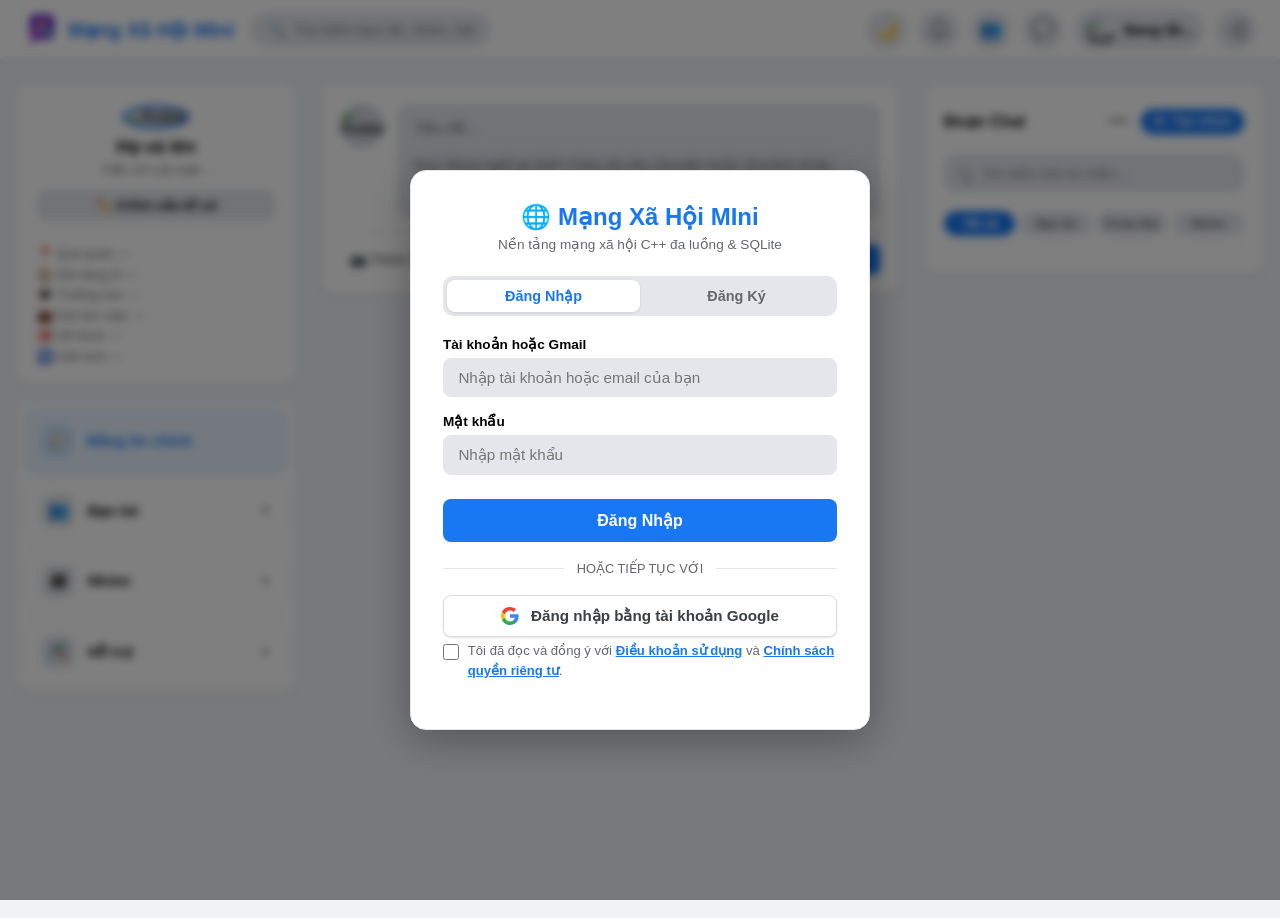
==== static/index.html @ bd2164a0 "feat: Enhance media handling in comments and improve GIF picker integration" ====
<!DOCTYPE html>
<html lang="vi" data-theme="light">
<head>
  <meta charset="UTF-8">
  <meta name="viewport" content="width=device-width, initial-scale=1.0">
  <title>Mạng Xã Hội MIni</title>
  <link rel="stylesheet" href="css/style.css?v=20261115-mobile-nav1">
  <link rel="icon" href="img/logo.svg" type="image/svg+xml">
  <!-- Google Identity Services (Google Sign-In) -->
  <script src="https://accounts.google.com/gsi/client" async defer></script>
</head>
<body>

  <!-- ================= TOP NAVIGATION BAR ================= -->
  <header class="navbar">
    <div class="nav-left">
      <a href="index.html" class="logo-container">
        <div class="logo-icon logo-svg-box">
          <svg width="34" height="34" viewBox="0 0 100 100" fill="none" xmlns="http://www.w3.org/2000/svg">
            <path d="M14 20C14 11.1634 21.1634 4 30 4H70C78.8366 4 86 11.1634 86 20V62C86 70.8366 78.8366 78 70 78H36L14 94L20 78H30C21.1634 78 14 70.8366 14 62V20Z" fill="#6c2bd9"/>
            <line x1="50" y1="28" x2="30" y2="58" stroke="white" stroke-width="4.5" stroke-linecap="round"/>
            <line x1="30" y1="58" x2="70" y2="58" stroke="white" stroke-width="4.5" stroke-linecap="round"/>
            <line x1="70" y1="58" x2="50" y2="28" stroke="white" stroke-width="4.5" stroke-linecap="round"/>
            <circle cx="50" cy="28" r="10" fill="#f59e0b"/>
            <circle cx="50" cy="28" r="4.5" fill="white"/>
            <circle cx="30" cy="58" r="10" fill="#ec4899"/>
            <circle cx="30" cy="58" r="4.5" fill="white"/>
            <circle cx="70" cy="58" r="10" fill="#10b981"/>
            <circle cx="70" cy="58" r="4.5" fill="white"/>
          </svg>
        </div>
        <span>Mạng Xã Hội MIni</span>
      </a>
      
      <!-- Hộp Tìm kiếm với Gợi ý thời gian thực (Hình 3) -->
      <div class="search-box-wrapper">
        <div class="search-box">
          <span>🔍</span>
          <input type="text" id="searchInput" placeholder="Tìm kiếm bạn bè, nhóm, bài viết..." autocomplete="off"
                 oninput="app.handleSearchInput(this.value)"
                 onkeydown="if(event.key === 'Enter') app.navigateToSearchPage(this.value)">
        </div>
        <div class="search-suggestions-dropdown" id="searchSuggestionsDropdown" style="display: none;"></div>
      </div>
    </div>

    <div class="nav-right">
      <!-- Nút Chuyển đổi Chế độ Sáng / Tối -->
      <button class="btn-icon theme-toggle" id="themeToggleBtn" title="Chuyển chế độ Sáng / Tối">
        🌙
      </button>

      <!-- Nút Quản trị Admin (nếu là Admin) -->
      <a href="admin.html" class="btn-icon" id="adminPanelBtn" title="Trang Quản Trị Viên" style="display: none; text-decoration: none;">
        🛡️
      </a>

      <!-- Thông báo cái chuông (Hình 4) -->
      <div class="nav-dropdown-wrapper">
        <button class="btn-icon" id="notificationBtn" title="Thông báo" onclick="app.toggleNotificationDropdown()">
          🔔
          <span class="badge-counter" id="unreadNotifCount" style="display: none;">0</span>
        </button>
        <div class="notif-dropdown" id="notificationDropdown" style="display: none;">
          <div class="notif-dropdown-header">
            <h4>Thông báo</h4>
            <button onclick="app.markAllNotificationsRead()">Đã đọc tất cả</button>
          </div>
          <div class="notif-list" id="notifList">
            <div style="padding: 1rem; text-align: center; color: var(--text-muted); font-size: 0.85rem;">Không có thông báo mới</div>
          </div>
        </div>
      </div>

      <!-- Nút Lời mời kết bạn -->
      <a href="friends.html?tab=requests" class="btn-icon" id="friendRequestsBtn" title="Lời mời kết bạn" style="text-decoration: none;">
        👥
        <span class="badge-counter" id="friendRequestsCount" style="display: none;">0</span>
      </a>

      <!-- Nút Tin nhắn -->
      <a class="btn-icon" id="quickChatBtn" href="messenger.html" title="Tin nhắn" style="text-decoration:none;">
        💬
      </a>

      <!-- Badge người dùng đăng nhập -->
      <div class="user-nav-badge" id="navUserBadge" onclick="app.openMyProfile()">
        <img id="navAvatar" src="/img/default-avatar.svg" alt="Avatar">
        <span id="navFullname">Đang tải...</span>
      </div>

      <!-- Nút Đăng xuất -->
      <button class="btn-icon" id="logoutBtn" title="Đăng xuất" style="color: var(--accent-red);">
        🚪
      </button>
    </div>
  </header>

  <!-- ================= MAIN LAYOUT ================= -->
  <main class="main-wrapper">
    <!-- CỘT TRÁI: HỒ SƠ & MENU ĐIỀU HƯỚNG (Theo đúng 4 mục yêu cầu) -->
    <aside class="sidebar">
      <div class="user-profile-card">
        <img id="sideAvatar" src="/img/default-avatar.svg" alt="Avatar" onclick="app.openAvatarUploadModal()" title="Nhấn để đổi ảnh đại diện">
        <h3 id="sideFullname" onclick="app.openMyProfile()" style="cursor: pointer;">Họ và tên</h3>
        <p class="bio" id="sideBio">Tiểu sử của bạn...</p>
        <button class="btn-secondary" style="width: 100%; font-size: 0.8rem;" onclick="app.openEditProfileModal()">
          ✏️ Chỉnh sửa hồ sơ
        </button>

        <div class="profile-meta">
          <div>📍 Quê quán: <strong id="sideHometown">--</strong></div>
          <div>🏠 Nơi đang ở: <strong id="sideResidence">--</strong></div>
          <div>🎓 Trường học: <strong id="sideSchool">--</strong></div>
          <div>💼 Nơi làm việc: <strong id="sideWorkplace">--</strong></div>
          <div>🎯 Sở thích: <strong id="sideInterests">--</strong></div>
          <div>🚻 Giới tính: <strong id="sideGender">--</strong></div>
        </div>
      </div>

      <!-- Menu điều hướng phân cấp -->
            <nav class="sidebar-nav" id="sidebarNav" aria-label="Điều hướng chính">
        <a href="index.html" class="sidebar-nav-item active" data-nav="feed">
          <span class="nav-icon">📰</span>
          <span class="nav-label">Bảng tin chính</span>
        </a>

        <div class="sidebar-nav-group" id="navGroupFriends" data-group="friends">
          <a href="friends.html" class="sidebar-nav-item" data-nav="friends"
             onclick="event.preventDefault(); app.toggleSidebarGroup('friends');">
            <span class="nav-icon">👥</span>
            <span class="nav-label">Bạn bè</span>
            <span class="nav-badge" id="sideFriendReqBadge" style="display:none;">0</span>
            <span class="nav-chevron">▼</span>
          </a>
          <div class="sidebar-nav-sub">
            <a href="friends.html?tab=all"><span class="sub-icon">📋</span> Danh sách bạn bè</a>
            <a href="friends.html?tab=requests"><span class="sub-icon">📩</span> Lời mời kết bạn <span class="sub-badge" id="sideFriendReqSubBadge" style="display:none;">0</span></a>
            <a href="friends.html?tab=sent"><span class="sub-icon">📤</span> Lời mời đã gửi</a>
            <a href="friends.html?tab=search"><span class="sub-icon">🔍</span> Tìm kiếm bạn bè</a>
            <a href="friends.html?tab=suggestions"><span class="sub-icon">✨</span> Gợi ý kết bạn</a>
          </div>
        </div>

        <div class="sidebar-nav-group" id="navGroupGroups" data-group="groups">
          <a href="groups.html" class="sidebar-nav-item" data-nav="groups"
             onclick="event.preventDefault(); app.toggleSidebarGroup('groups');">
            <span class="nav-icon">👨‍👩‍👧‍👦</span>
            <span class="nav-label">Nhóm</span>
            <span class="nav-chevron">▼</span>
          </a>
          <div class="sidebar-nav-sub">
            <a href="groups.html?view=mine"><span class="sub-icon">🏠</span> Nhóm của tôi</a>
            <a href="groups.html?view=discover"><span class="sub-icon">🧭</span> Khám phá nhóm</a>
            <a href="groups.html?view=create"><span class="sub-icon">➕</span> Tạo nhóm mới</a>
            <a href="groups.html?view=invites"><span class="sub-icon">📨</span> Lời mời tham gia</a>
            <a href="groups.html?view=manage"><span class="sub-icon">⚙️</span> Quản lý nhóm</a>
            <a href="groups.html?view=search"><span class="sub-icon">🔎</span> Tìm kiếm nhóm</a>
          </div>
        </div>

        <div class="sidebar-nav-group" id="navGroupSupport" data-group="support">
          <a href="javascript:void(0)" class="sidebar-nav-item" data-nav="support"
             onclick="app.toggleSidebarGroup('support'); return false;">
            <span class="nav-icon">🛠️</span>
            <span class="nav-label">Hỗ trợ</span>
            <span class="nav-chevron">▼</span>
          </a>
          <div class="sidebar-nav-sub">
            <button type="button" onclick="app.openHelpCenter()"><span class="sub-icon">📚</span> Trung tâm trợ giúp</button>
            <button type="button" onclick="app.openSupportModal()"><span class="sub-icon">🐛</span> Báo cáo sự cố</button>
          </div>
        </div>
      </nav>
    </aside>

    <!-- CỘT GIỮA: BẢNG TIN VÀ ĐĂNG BÀI VIẾT (CÓ ẢNH & VIDEO) -->
    <section class="feed-container">
      <div class="create-post-card">
        <div class="create-post-top">
          <img id="postCreateAvatar" src="/img/default-avatar.svg" alt="Avatar">
          <div class="create-post-input-container">
            <input type="text" id="postTitleInput" class="create-post-title-input" placeholder="Tiêu đề..." maxlength="100">
            <textarea id="postContentInput" class="create-post-textarea" placeholder="Bạn đang nghĩ gì thế? Chia sẻ câu chuyện hoặc khoảnh khắc hôm nay..." maxlength="1000"></textarea>
          </div>
        </div>

        <!-- Khung xem trước ảnh / video đính kèm -->
        <div class="media-preview-container" id="mediaPreviewContainer">
          <button class="btn-remove-media" onclick="app.clearPostMedia()">✕</button>
          <div id="postImagePreview" class="post-image-preview-gallery" style="display: none;"></div>
          <video id="postVideoPreview" style="display: none;" controls src=""></video>
        </div>

        <div class="create-post-bottom">
          <div class="media-actions">
            <!-- Nút đính kèm ảnh -->
            <label class="btn-attach" title="Đính kèm hình ảnh">
              📷 Thêm ảnh
              <input type="file" id="postImageFile" accept="image/*" multiple style="display: none;" onchange="app.handleImageAttachment(this)">
            </label>
            <!-- Nút đính kèm video -->
            <label class="btn-attach" title="Đính kèm video">
              🎥 Thêm video
              <input type="file" id="postVideoFile" accept="video/*" style="display: none;" onchange="app.handleVideoAttachment(this)">
            </label>
          </div>
          <div class="post-publish-actions">
            <select id="postVisibilitySelect" class="post-visibility-select" title="Quyền riêng tư">
              <option value="PUBLIC">🌐 Công khai</option>
              <option value="FRIENDS">👥 Bạn bè</option>
              <option value="PRIVATE">🔒 Chỉ mình tôi</option>
            </select>
            <button type="button" class="btn-primary" id="createPostButton" onclick="app.createPost()">
              ✍️ Đăng bài viết
            </button>
          </div>
        </div>
      </div>

      <!-- Danh sách bài viết trên News Feed -->
      <div id="postsList">
        <div style="text-align: center; padding: 2rem; color: var(--text-muted);">Đang tải bảng tin...</div>
      </div>
    </section>

    <!-- CỘT PHẢI: GỢI Ý KẾT BẠN & ĐOẠN CHAT (BẠN BÈ & NHÓM) -->
    <aside class="right-sidebar">
      <!-- Widget Danh sách Đoạn Chat (Bạn bè & Nhóm chat) -->
      <div class="widget-card" id="chatListWidget">
        <div class="widget-title">
          <span>Đoạn Chat</span>
          <div class="chat-list-header-actions">
            <div class="chat-list-menu-wrap">
              <button type="button" class="chat-list-menu-trigger" title="Tùy chọn đoạn chat" onclick="app.toggleChatListMenu(event)">•••</button>
              <div class="chat-list-menu" id="chatListMenu">
                  <button type="button" onclick="app.togglePendingMessages()">📨 Tin nhắn đang chờ</button>
                  <button type="button" onclick="app.toggleArchivedChats()">🗃️ Đoạn chat lưu trữ</button>
                  <button type="button" onclick="app.toggleBlockedUsers()">🚫 Tài khoản đã bị chặn</button>
                  <button type="button" onclick="app.showChatHelp()">❔ Trợ giúp</button>
              </div>
            </div>
            <button class="btn-create-group-chat" onclick="app.openCreateGroupModal([])" title="Tạo nhóm mới">
              <svg viewBox="0 0 24 24" fill="none" stroke="currentColor" stroke-width="2.2" stroke-linecap="round" stroke-linejoin="round">
                <path d="M17 21v-2a4 4 0 0 0-4-4H5a4 4 0 0 0-4 4v2"/>
                <circle cx="9" cy="7" r="4"/>
                <line x1="19" y1="8" x2="19" y2="14"/>
                <line x1="22" y1="11" x2="16" y2="11"/>
              </svg>
              <span>Tạo nhóm</span>
            </button>
          </div>
        </div>
        <div class="all-message-search">
          <label class="all-message-search-input-wrap">
            <span class="all-message-search-icon" aria-hidden="true"></span>
            <input id="allMessagesSearchInput" type="search" placeholder="Tìm kiếm trên tin nhắn..." autocomplete="off"
                   oninput="app.searchAllMessages(this.value)">
          </label>
          <div class="all-message-search-filters" id="allMessageSearchFilters">
            <button type="button" class="active" data-filter="all" onclick="app.setAllMessageSearchFilter('all', this)">Tất cả</button>
            <button type="button" data-filter="people" onclick="app.setAllMessageSearchFilter('people', this)">Bạn bè</button>
            <button type="button" data-filter="messages" onclick="app.setAllMessageSearchFilter('messages', this)">Tin nhắn</button>
            <button type="button" data-filter="groups" onclick="app.setAllMessageSearchFilter('groups', this)">Nhóm</button>
          </div>
          <div class="all-message-search-results" id="allMessagesSearchResults"></div>
        </div>
        <div class="chat-filter-pills">
          <button class="chat-filter-pill active" onclick="app.filterContacts('all', this)">Tất cả</button>
          <button class="chat-filter-pill" onclick="app.filterContacts('friends', this)">Bạn bè</button>
          <button class="chat-filter-pill" onclick="app.filterContacts('unread', this)">Chưa đọc</button>
          <button class="chat-filter-pill" onclick="app.filterContacts('groups', this)">Nhóm</button>
        </div>
        <div class="suggestion-list" id="contactsContainer">
          <!-- Render tự động bởi JS -->
        </div>
      </div>
    </aside>
  </main>

  <!-- ================= POP-UP CHAT SỬA LỖI HIỂN THỊ (Hình 1) ================= -->
  <div class="chat-window" id="chatWindow" style="display: none;">
    <div class="chat-header">
      <div class="chat-partner-info">
        <img id="chatPartnerAvatar" src="/img/default-avatar.svg" alt="Avatar" class="group-avatar-clickable"
             onclick="app.onChatAvatarClick(event)" title="Nhấn để xem ảnh lớn">
        <div onclick="app.onChatPartnerNameClick(event)" style="cursor:pointer;">
          <div class="chat-partner-name" id="chatPartnerName">Tên bạn bè</div>
          <div id="chatPartnerStatus" style="font-size: 0.72rem; color: var(--accent-green);">Đang hoạt động</div>
        </div>
      </div>
      <div style="display: flex; align-items: center; gap: 0.3rem;">
        <!-- Nút 3 chấm xem thêm tính năng -->
        <div class="chat-more-menu-container">
          <button class="btn-icon" style="width: 28px; height: 28px;" onclick="app.toggleChatMenu()" title="Tùy chọn">•••</button>
          <div class="chat-more-dropdown" id="chatMoreDropdown">
            <button onclick="app.chatActionSearchMessages()">🔍 Tìm kiếm tin nhắn</button>
            <button onclick="app.chatActionQuickEmoji()">👍 Đổi biểu tượng nhanh</button>
            <button onclick="app.chatActionSetNickname()" id="chatMenuNicknameBtn">✏️ Đặt biệt danh</button>
            <button onclick="app.chatActionCreateGroup()" id="chatMenuGroupBtn">👥 Tạo nhóm với bạn này</button>
            <button onclick="app.chatActionRenameGroup()" id="chatMenuRenameGroupBtn" style="display:none">✏️ Đổi tên nhóm</button>
            <button onclick="app.changeGroupAvatar(); app.toggleChatMenu();" id="chatMenuChangeAvatarBtn" style="display:none">🖼️ Đổi ảnh nhóm</button>
            <button onclick="app.chatActionViewMembers()" id="chatMenuMembersBtn" style="display:none">👥 Xem thành viên</button>
            <button onclick="app.chatActionAddMember()" id="chatMenuAddMemberBtn" style="display:none">➕ Thêm thành viên</button>
            <button onclick="app.chatActionRemoveMember()" id="chatMenuRemoveMemberBtn" style="display:none">➖ Xóa thành viên</button>
            <button onclick="app.chatActionClearMessages()">🗑️ Xóa đoạn chat</button>
            <button onclick="app.chatActionLeaveGroup()" id="chatMenuLeaveBtn" style="display:none; color: var(--accent-red);">🚪 Rời khỏi nhóm</button>
            <button onclick="app.chatActionBlockUser()" id="chatMenuBlockBtn">🚫 Chặn người dùng</button>
            <button onclick="app.chatActionReportUser()" style="color: var(--accent-red);">🚩 Báo cáo vi phạm</button>
          </div>
        </div>
        <button class="btn-icon" style="width: 28px; height: 28px;" onclick="app.closeChat()">✕</button>
      </div>
    </div>

    <!-- Chat search bar (hidden by default) -->
    <div id="chatSearchBar" style="display:none; padding: 0.4rem 0.6rem; border-bottom: 1px solid var(--border-color); background: var(--bg-secondary); position: relative;">
      <input type="text" id="chatSearchInput" placeholder="Tìm kiếm tin nhắn..." style="width:100%; padding:0.3rem 0.6rem; border-radius:20px; border:1px solid var(--border-color); font-size:0.85rem; background:var(--bg-primary);" oninput="app.searchChatMessages(this.value)" autocomplete="off">
      <div id="chatSearchResultsDropdown" class="chat-search-dropdown" style="display:none;"></div>
    </div>

    <!-- Hộp hiển thị tin nhắn -->
    <div class="chat-body" id="chatBody">
      <div class="load-more-chat-box" id="loadMoreChatBox">
        <button class="btn-load-more-chat" id="btnLoadMoreChat" onclick="app.loadOlderMessages()">
          ⬆️ Tải tin nhắn cũ hơn
        </button>
      </div>
      <div id="messagesList">
        <!-- Render tin nhắn bởi JS -->
      </div>
      <div id="typingIndicator" class="typing-indicator" style="display:none;">
        <span class="typing-text">Đang soạn tin</span>
        <div class="typing-dots">
          <span></span>
          <span></span>
          <span></span>
        </div>
      </div>
    </div>

    <!-- Hộp trả lời tin nhắn (Reply preview) -->
    <div id="chatReplyBar" class="chat-reply-bar" style="display: none;">
      <div>↪️ Đang trả lời <strong id="chatReplyAuthor">...</strong>: <span id="chatReplySnippet" style="font-style: italic;">...</span></div>
      <button class="chat-reply-cancel-btn" onclick="app.cancelChatReply()" title="Hủy trả lời">✕</button>
    </div>

    <div class="chat-footer">
      <label class="chat-media-btn" title="Gửi ảnh/video" style="cursor:pointer; font-size:1.2rem; padding:0 0.4rem; color:var(--text-muted); display:flex; align-items:center;">
        📎
        <input type="file" id="chatMediaInput" accept="image/*,video/*" style="display:none" onchange="app.handleChatMediaUpload(this)">
      </label>
      <div class="chat-composer-emoji-wrap">
        <button type="button" class="chat-composer-emoji-trigger" title="Biểu tượng cảm xúc" onclick="app.toggleComposerEmojiPicker(event)">🙂</button>
        <button type="button" class="chat-composer-emoji-trigger" title="GIF" onclick="app.openGifPicker('chat')">GIF</button>
        <div class="chat-composer-emoji-picker" id="chatEmojiPickerComposer"></div>
      </div>
      <input type="text" id="chatInput" placeholder="Nhập tin nhắn..." onkeypress="if(event.key === 'Enter') app.sendChatMessage()">
      <button type="button" class="chat-composer-like" title="Gửi nhanh 👍">👍</button>
    </div>
  </div>

  <!-- ================= MODAL ĐẶT BIỆT DANH ================= -->
  <div class="modal-overlay" id="nicknameModal" style="display:none;">
    <div class="auth-card" style="max-width:380px;">
      <div class="auth-header"><h2>✏️ Đặt biệt danh</h2></div>
      <div class="form-group">
        <label>Biệt danh cho <strong id="nicknameTargetName"></strong>:</label>
        <input type="text" id="nicknameInput" placeholder="Nhập biệt danh..." maxlength="50">
      </div>
      <div style="display:flex;gap:0.5rem;">
        <button class="btn-secondary" style="flex:1" onclick="document.getElementById('nicknameModal').style.display='none'">Hủy</button>
        <button class="btn-primary" style="flex:1" onclick="app.submitNickname()">Lưu biệt danh</button>
      </div>
    </div>
  </div>

  <!-- ================= MODAL XEM THÀNH VIÊN NHÓM ================= -->
  <div class="modal-overlay" id="groupMembersModal" style="display:none;">
    <div class="auth-card" style="max-width:440px;">
      <div class="auth-header">
        <h2>👥 Thành viên nhóm</h2>
        <button class="btn-icon" onclick="document.getElementById('groupMembersModal').style.display='none'">✕</button>
      </div>
      <div id="groupMembersList" style="max-height:350px; overflow-y:auto;"></div>
    </div>
  </div>

  <!-- ================= MODAL ĐỔI TÊN NHÓM ================= -->
  <div class="modal-overlay" id="renameGroupModal" style="display:none; z-index: 2050;">
    <div class="auth-card" style="max-width:400px; width: 92%;">
      <div class="auth-header" style="display: flex; justify-content: space-between; align-items: center; margin-bottom: 1rem;">
        <h2 style="font-size: 1.2rem; font-weight: 700; margin: 0;">✏️ Đổi tên nhóm</h2>
        <button class="btn-icon" onclick="document.getElementById('renameGroupModal').style.display='none'" style="cursor: pointer;">✕</button>
      </div>
      <div class="form-group" style="margin-bottom: 1.2rem;">
        <label style="font-weight: 600; font-size: 0.85rem; margin-bottom: 0.35rem; display: block;">Tên nhóm mới:</label>
        <input type="text" id="renameGroupInput" placeholder="Nhập tên nhóm mới..." maxlength="60" style="width: 100%; padding: 0.6rem 0.8rem; border-radius: 8px; border: 1px solid var(--border-color); background: var(--bg-surface-secondary); color: var(--text-primary); font-size: 0.9rem;">
      </div>
      <div style="display:flex; gap:0.5rem;">
        <button class="btn-secondary" style="flex:1" onclick="document.getElementById('renameGroupModal').style.display='none'">Hủy</button>
        <button class="btn-primary" style="flex:1" onclick="app.submitRenameGroup()">Lưu tên nhóm</button>
      </div>
    </div>
  </div>

  <!-- ================= MODAL THÊM THÀNH VIÊN NHÓM ================= -->
  <div class="modal-overlay" id="addGroupMemberModal" style="display:none;">
    <div class="auth-card" style="max-width:440px;">
      <div class="auth-header">
        <h2>➕ Thêm thành viên</h2>
        <button class="btn-icon" onclick="document.getElementById('addGroupMemberModal').style.display='none'">✕</button>
      </div>
      <div id="addGroupMemberList" style="max-height:350px; overflow-y:auto;"></div>
      <div style="display:flex;justify-content:flex-end;margin-top:.85rem;">
        <button type="button" id="inviteSelectedGroupMembersBtn" class="btn-primary" onclick="app.submitSelectedGroupMembers()">Mời thành viên đã chọn</button>
      </div>
    </div>
  </div>

  <!-- ================= MODAL ĐĂNG NHẬP / ĐĂNG KÝ (KHÔNG NHẬP TRƯỚC TÀI KHOẢN, CÓ XÁC NHẬN MẬT KHẨU) ================= -->
  <div class="modal-overlay" id="authModal" style="display: none;">
    <div class="auth-card">
      <div class="auth-header">
        <h2>🌐 Mạng Xã Hội MIni</h2>
        <p>Nền tảng mạng xã hội C++ đa luồng & SQLite</p>
      </div>

      <!-- TABS: Đăng nhập / Đăng ký -->
      <div class="auth-tabs">
        <button class="auth-tab active" id="tabLoginBtn" onclick="app.switchAuthTab('login')">Đăng Nhập</button>
        <button class="auth-tab" id="tabRegisterBtn" onclick="app.switchAuthTab('register')">Đăng Ký</button>
      </div>

      <!-- FORM ĐĂNG NHẬP: BẮT NGƯỜI DÙNG TỰ NHẬP, KHÔNG ĐIỀN TRƯỚC -->
      <div id="loginFormContainer">
        <div class="form-group">
          <label>Tài khoản hoặc Gmail</label>
          <input type="text" id="loginIdentifier" placeholder="Nhập tài khoản hoặc email của bạn">
        </div>
        <div class="form-group">
          <label>Mật khẩu</label>
          <input type="password" id="loginPassword" placeholder="Nhập mật khẩu">
        </div>
        <button class="btn-primary btn-full" onclick="app.handleLogin()">Đăng Nhập</button>

        <div class="auth-divider">
          <span>HOẶC TIẾP TỤC VỚI</span>
        </div>

        <button class="btn-google" onclick="app.openGoogleAuthModal()">
          <svg width="18" height="18" viewBox="0 0 18 18">
            <path fill="#4285F4" d="M17.64 9.2c0-.637-.057-1.251-.164-1.84H9v3.481h4.844c-.209 1.125-.843 2.078-1.796 2.717v2.258h2.908c1.702-1.567 2.684-3.874 2.684-6.616z"/>
            <path fill="#34A853" d="M9 18c2.43 0 4.467-.806 5.956-2.184l-2.908-2.258c-.806.54-1.837.86-3.048.86-2.344 0-4.328-1.584-5.036-3.711H.957v2.332A8.997 8.997 0 0 0 9 18z"/>
            <path fill="#FBBC05" d="M3.964 10.707c-.18-.54-.282-1.117-.282-1.707 0-.59.102-1.167.282-1.707V4.961H.957A8.996 8.996 0 0 0 0 9c0 1.452.348 2.827.957 4.039l3.007-2.332z"/>
            <path fill="#EA4335" d="M9 3.58c1.321 0 2.508.454 3.44 1.345l2.582-2.58C13.463.891 11.426 0 9 0A8.997 8.997 0 0 0 .957 4.961L3.964 7.293C4.672 5.166 6.656 3.58 9 3.58z"/>
          </svg>
          Đăng nhập bằng tài khoản Google
        </button>
        <label class="auth-legal-consent">
          <input type="checkbox" id="acceptLoginLegalTerms">
          <span>Tôi đã đọc và đồng ý với
            <a href="terms.html" target="_blank" rel="noopener noreferrer">Điều khoản sử dụng</a> và
            <a href="privacy.html" target="_blank" rel="noopener noreferrer">Chính sách quyền riêng tư</a>.
          </span>
        </label>
      </div>

      <!-- FORM ĐĂNG KÝ: CÓ XÁC NHẬN MẬT KHẨU -->
      <div id="registerStep1Container" style="display: none;">
        <div class="form-group">
          <label>Họ và tên</label>
          <input type="text" id="regFullname" placeholder="Nguyễn Văn A">
        </div>
        <div class="form-group">
          <label>Tên đăng nhập</label>
          <input type="text" id="regUsername" placeholder="nguyenvana">
        </div>
        <div class="form-group">
          <label>Địa chỉ Gmail</label>
          <input type="email" id="regEmail" placeholder="your_email@gmail.com">
        </div>
        <div class="form-group">
          <label>Mật khẩu</label>
          <input type="password" id="regPassword" placeholder="Nhập mật khẩu an toàn">
        </div>
        <!-- Thêm xác nhận mật khẩu -->
        <div class="form-group">
          <label>Xác nhận mật khẩu</label>
          <input type="password" id="regConfirmPassword" placeholder="Nhập lại mật khẩu ở trên">
        </div>
        <label class="auth-legal-consent">
          <input type="checkbox" id="acceptRegisterLegalTerms">
          <span>Tôi đã đọc và đồng ý với
            <a href="terms.html" target="_blank" rel="noopener noreferrer">Điều khoản sử dụng</a> và
            <a href="privacy.html" target="_blank" rel="noopener noreferrer">Chính sách quyền riêng tư</a>.
          </span>
        </label>
        <button type="button" class="btn-primary btn-full" onclick="app.handleRegisterStep1()">
          📩 Nhận mã xác thực qua Gmail
        </button>
      </div>

      <!-- BƯỚC 2: TỰ NHẬP MÃ 6 CHỮ SỐ (KHÔNG TỰ ĐIỀN) -->
      <div id="registerStep2Container" style="display: none;">
        <div style="text-align: center; margin-bottom: 1rem;">
          <div style="font-size: 2.2rem; margin-bottom: 0.4rem;">📬</div>
          <h3 style="font-size: 1.15rem; margin-bottom: 0.3rem;">Xác thực mã 6 chữ số</h3>
          <p style="font-size: 0.85rem; color: var(--text-muted);">
            Vui lòng nhập mã OTP 6 số vừa gửi tới Gmail: <br><strong id="otpDisplayEmail" style="color: var(--primary);">--</strong>
          </p>
        </div>

        <!-- 6 ô số hoàn toàn để trống để người dùng tự nhập -->
        <div class="otp-container">
          <input type="text" inputmode="numeric" autocomplete="one-time-code" maxlength="1" class="otp-box" id="otp1" oninput="app.onOtpInput(this, 'otp2')">
          <input type="text" inputmode="numeric" maxlength="1" class="otp-box" id="otp2" oninput="app.onOtpInput(this, 'otp3')">
          <input type="text" inputmode="numeric" maxlength="1" class="otp-box" id="otp3" oninput="app.onOtpInput(this, 'otp4')">
          <input type="text" inputmode="numeric" maxlength="1" class="otp-box" id="otp4" oninput="app.onOtpInput(this, 'otp5')">
          <input type="text" inputmode="numeric" maxlength="1" class="otp-box" id="otp5" oninput="app.onOtpInput(this, 'otp6')">
          <input type="text" inputmode="numeric" maxlength="1" class="otp-box" id="otp6" oninput="app.onOtpInput(this, null)">
        </div>

        <div class="otp-timer">
          Mã có hiệu lực trong: <span id="otpCountdown">05:00</span>
        </div>

        <button type="button" class="btn-primary btn-full" onclick="app.handleVerifyOtpAndRegister()">
          ✅ Xác nhận & Hoàn tất đăng ký
        </button>

        <div style="text-align: center; margin-top: 1rem; font-size: 0.85rem;">
          Không nhận được mã? <span class="otp-resend" onclick="app.handleRegisterStep1()">Gửi lại mã</span>
          <br>
          <span style="font-size: 0.8rem; color: var(--text-muted); cursor: pointer;" onclick="app.backToRegisterStep1()">← Quay lại sửa thông tin</span>
        </div>
      </div>
    </div>
  </div>

  <!-- Google Sign-In modal -->
  <div class="modal-overlay" id="googleAuthModal" style="display: none; z-index: 9999;">
    <div class="auth-card" role="dialog" aria-modal="true" aria-labelledby="googleAuthTitle" style="max-width: 440px; text-align: center;">
      <div style="display: flex; justify-content: flex-end;">
        <button type="button" class="btn-icon" aria-label="Đóng" onclick="app.closeGoogleAuthModal()">✕</button>
      </div>
      <h2 id="googleAuthTitle">Đăng nhập bằng Google</h2>
      <p style="color: var(--text-muted); margin: 0.75rem 0 1.25rem;">
        Tiếp tục an toàn bằng tài khoản Google của bạn.
      </p>
      <div id="googleSignInButton" style="min-height: 44px; display: flex; justify-content: center; align-items: center;"></div>
      <p style="color: var(--text-muted); font-size: 0.8rem; margin-top: 1.25rem;">
        ConnectSphere chỉ nhận thông tin xác thực do Google cấp; không yêu cầu mật khẩu Google của bạn.
      </p>
    </div>
  </div>

  <!-- ================= MODAL XEM PROFILE CỦA BẠN BÈ ================= -->
  <div class="modal-overlay" id="userProfileModal" style="display: none;">
    <div class="auth-card" style="max-width: 520px;">
      <div style="display: flex; justify-content: flex-end;">
        <button class="btn-icon" style="width: 30px; height: 30px;" onclick="app.closeUserProfileModal()">✕</button>
      </div>

      <div style="text-align: center; margin-top: -15px;">
        <img id="viewProfAvatar" src="/img/default-avatar.svg" alt="Avatar" style="width: 100px; height: 100px; border-radius: 50%; object-fit: cover; border: 4px solid var(--primary); background: #d2d6dc;">
        <h2 id="viewProfFullname" style="margin-top: 0.4rem; font-size: 1.3rem;">Họ và tên</h2>
        <div id="viewProfUsername" style="color: var(--text-muted); font-size: 0.85rem;">@username</div>
        <p id="viewProfBio" style="margin: 0.6rem 0; font-style: italic; color: var(--text-muted);">Tiểu sử</p>

        <!-- Nút hành động kết bạn / nhắn tin -->
        <div id="viewProfActionButtons" style="display: flex; gap: 0.5rem; justify-content: center; margin-top: 0.8rem;">
          <!-- Nút kết bạn / chấp nhận / nhắn tin render bởi JS -->
        </div>
      </div>

      <div class="profile-meta" style="margin-top: 1.2rem; font-size: 0.9rem;">
        <div>📍 Quê quán: <strong id="viewProfHometown">--</strong></div>
        <div>🎓 Trường học: <strong id="viewProfSchool">--</strong></div>
        <div>💼 Nơi làm việc: <strong id="viewProfWorkplace">--</strong></div>
        <div>🎯 Sở thích: <strong id="viewProfInterests">--</strong></div>
        <div>👥 Bạn bè: <strong id="viewProfFriendsCount">0 bạn</strong></div>
      </div>
    </div>
  </div>

  <!-- ================= MODAL CHỈNH SỬA HỒ SƠ CỦA BẢN THÂN (CÓ CHỌN TỪ VIETNAM DATA) ================= -->
  <div class="modal-overlay" id="editProfileModal" style="display: none;">
    <div class="auth-card" style="max-width: 500px;">
      <div class="auth-header">
        <h2>✏️ Cập nhật thông tin cá nhân</h2>
      </div>

      <div class="form-group">
        <label>Họ và tên</label>
        <input type="text" id="profFullname">
      </div>
      <div class="form-group">
        <label>Tiểu sử (Bio)</label>
        <textarea id="profBio" style="resize: none !important; height: 70px; width: 100%; border: 1px solid var(--border-color); border-radius: 8px; padding: 0.5rem; background: var(--bg-surface-secondary); color: var(--text-primary); font-family: inherit; font-size: 0.9rem; box-sizing: border-box;"></textarea>
      </div>

      <div class="form-group">
        <label>Giới tính</label>
        <select id="profGenderSelect">
          <option value="">-- Chọn giới tính --</option>
          <option value="Nam">Nam</option>
          <option value="Nữ">Nữ</option>
          <option value="Khác">Khác</option>
        </select>
      </div>

      <div class="form-group">
        <label>Nơi đang ở (Tỉnh / Thành phố)</label>
        <div class="searchable-select-wrap">
          <input type="text" id="profResidenceSelect" placeholder="Gõ để tìm tỉnh / thành phố..." autocomplete="off">
          <div class="searchable-dropdown" id="profResidenceSelect-dropdown"></div>
        </div>
      </div>

      <!-- Quê quán chọn từ danh sách 34 tỉnh thành -->
      <div class="form-group">
        <label>Quê quán (Tỉnh / Thành phố)</label>
        <div class="searchable-select-wrap">
          <input type="text" id="profHometownSelect" placeholder="Gõ để tìm tỉnh / thành phố..." autocomplete="off">
          <div class="searchable-dropdown" id="profHometownSelect-dropdown"></div>
        </div>
      </div>

      <!-- Trường học chọn từ danh sách đại học / cao đẳng -->
      <div class="form-group">
        <label>Trường học (Đại học / Cao đẳng / Học viện)</label>
        <div class="searchable-select-wrap">
          <input type="text" id="profSchoolInput" placeholder="Gõ để tìm trường..." autocomplete="off">
          <div class="searchable-dropdown" id="profSchoolInput-dropdown"></div>
        </div>
      </div>

      <div class="form-group">
        <label>Nơi làm việc</label>
        <input type="text" id="profWorkplace" placeholder="Tiki, VNG, FPT, MoMo, Shopee...">
      </div>

      <!-- Sở thích chọn từ danh sách sở thích có sẵn (Hình 5) -->
      <div class="form-group">
        <label>Sở thích</label>
        <div style="display: flex; gap: 0.5rem; align-items: center;">
          <input type="text" id="profInterestsInput" readonly style="cursor: pointer; background: var(--bg-surface-secondary); flex: 1;" placeholder="Nhấn để chọn sở thích..." onclick="app.openHobbyPickerModal('profInterestsInput')">
          <button type="button" class="btn-secondary" style="white-space: nowrap; font-size: 0.85rem;" onclick="app.openHobbyPickerModal('profInterestsInput')">🎯 Chọn</button>
        </div>
      </div>

      <!-- Mục đổi mật khẩu ở cuối chỉnh sửa hồ sơ -->
      <div style="margin-top: 1.25rem; padding-top: 0.85rem; border-top: 1px dashed var(--border-color); display: flex; justify-content: space-between; align-items: center;">
        <span style="font-size: 0.88rem; color: var(--text-muted);">Bảo mật tài khoản:</span>
        <button type="button" class="btn-secondary" style="font-size: 0.85rem; font-weight: 600; color: var(--primary);" onclick="app.openChangePasswordModal()">
          🔒 Đổi mật khẩu
        </button>
      </div>

      <div style="display: flex; gap: 0.75rem; margin-top: 1rem;">
        <button class="btn-secondary" style="flex: 1;" onclick="app.closeEditProfileModal()">Đóng</button>
        <button class="btn-primary" style="flex: 1;" onclick="app.saveProfile()">Lưu thay đổi</button>
      </div>
    </div>
  </div>

  <!-- ================= MODAL ĐỔI MẬT KHẨU ================= -->
  <div class="modal-overlay" id="changePasswordModal" style="display: none; z-index: 2050;" onclick="if(event.target === this) app.closeChangePasswordModal()">
    <div class="auth-card" style="max-width: 420px; width: 92%;">
      <div class="auth-header" style="display: flex; justify-content: space-between; align-items: center; margin-bottom: 1rem;">
        <h2 style="font-size: 1.25rem; font-weight: 700; margin: 0;">🔒 Đổi mật khẩu</h2>
        <button type="button" class="btn-close-modal" onclick="app.closeChangePasswordModal()" style="background: none; border: none; font-size: 1.25rem; cursor: pointer; color: var(--text-muted);" title="Đóng">✖</button>
      </div>

      <!-- Khung thông báo lỗi trực quan ngay trên modal -->
      <div id="changePasswordErrorAlert" style="display: none; color: #dc2626; background: #fee2e2; border: 1px solid #fca5a5; padding: 0.6rem 0.8rem; border-radius: 8px; font-size: 0.85rem; margin-bottom: 0.85rem; font-weight: 500;"></div>

      <div class="form-group" style="margin-bottom: 0.85rem;">
        <label style="font-weight: 600; font-size: 0.85rem; margin-bottom: 0.35rem; display: block;">Mật khẩu cũ:</label>
        <input type="password" id="oldPasswordInput" placeholder="Nhập mật khẩu hiện tại..." autocomplete="current-password" style="width: 100%; padding: 0.6rem 0.8rem; border-radius: 8px; border: 1px solid var(--border-color); background: var(--bg-surface-secondary); color: var(--text-primary); font-size: 0.9rem;">
      </div>

      <div class="form-group" style="margin-bottom: 0.85rem;">
        <label style="font-weight: 600; font-size: 0.85rem; margin-bottom: 0.35rem; display: block;">Mật khẩu mới:</label>
        <input type="password" id="newPasswordInput" placeholder="Nhập mật khẩu mới (tối thiểu 6 ký tự)..." autocomplete="new-password" style="width: 100%; padding: 0.6rem 0.8rem; border-radius: 8px; border: 1px solid var(--border-color); background: var(--bg-surface-secondary); color: var(--text-primary); font-size: 0.9rem;">
      </div>

      <div class="form-group" style="margin-bottom: 1.2rem;">
        <label style="font-weight: 600; font-size: 0.85rem; margin-bottom: 0.35rem; display: block;">Xác nhận mật khẩu mới:</label>
        <input type="password" id="confirmNewPasswordInput" placeholder="Nhập lại mật khẩu mới..." autocomplete="new-password" style="width: 100%; padding: 0.6rem 0.8rem; border-radius: 8px; border: 1px solid var(--border-color); background: var(--bg-surface-secondary); color: var(--text-primary); font-size: 0.9rem;">
      </div>

      <div style="display: flex; gap: 0.75rem;">
        <button type="button" class="btn-secondary" style="flex: 1;" onclick="app.closeChangePasswordModal()">Hủy</button>
        <button type="button" class="btn-primary" style="flex: 1;" onclick="app.submitChangePassword()">Xác nhận</button>
      </div>
    </div>
  </div>

  <!-- ================= MODAL DANH SÁCH BIỂU CẢM (Hình 2) ================= -->
  <div class="modal-overlay" id="postReactionsModal" style="display: none; z-index: 9998;">
    <div class="auth-card" style="max-width: 480px; width: 100%; padding: 1.25rem;">
      <div style="display: flex; justify-content: space-between; align-items: center; border-bottom: 1px solid var(--border-color); padding-bottom: 0.5rem;">
        <div class="reaction-tabs-bar" id="postReactionsTabs" style="display: flex; gap: 0.5rem; overflow-x: auto; padding-bottom: 2px;">
          <!-- Tabs: Tất cả, 👍, ❤️, 😆, 😮, 😢, 😡 -->
        </div>
        <button class="btn-icon" onclick="app.closePostReactionsModal()" style="font-size: 1.1rem; width: 32px; height: 32px; flex-shrink: 0;">✕</button>
      </div>
      <div id="postReactionsUserList" style="max-height: 380px; overflow-y: auto; margin-top: 0.8rem; display: flex; flex-direction: column; gap: 0.6rem;">
        <!-- Danh sách người thả cảm xúc render bởi JS -->
      </div>
    </div>
  </div>

  <!-- ================= MODAL ĐỔI AVATAR (Hình 5) ================= -->
  <div class="modal-overlay" id="avatarModal" style="display: none;">
    <div class="auth-card" style="max-width: 400px; text-align: center;">
      <h3>🖼️ Đổi ảnh đại diện</h3>
      <p style="font-size: 0.85rem; color: var(--text-muted); margin-bottom: 1rem;">
        Tải ảnh từ máy tính hoặc đặt về ảnh đại diện mặc định
      </p>

      <img id="avatarPreviewImg" src="/img/default-avatar.svg" alt="Preview" style="width: 120px; height: 120px; border-radius: 50%; object-fit: cover; margin-bottom: 1rem; border: 3px solid var(--primary); background: #d2d6dc;">

      <div style="display: flex; flex-direction: column; gap: 0.6rem;">
        <label class="btn-primary" style="cursor: pointer; justify-content: center;">
          📁 Chọn ảnh từ máy tính
          <input type="file" id="avatarFileInput" accept="image/*" style="display: none;" onchange="app.handleAvatarFileChange(this)">
        </label>
        <button class="btn-secondary" onclick="app.setDefaultAvatar()">
          🔄 Dùng avatar mặc định (Hình bóng)
        </button>
        <button class="btn-secondary" onclick="app.closeAvatarModal()">
          Hủy bỏ
        </button>
      </div>
    </div>
  </div>

  <!-- ================= MODAL TẠO NHÓM MỚI ================= -->
  <div class="modal-overlay" id="createGroupModal" style="display: none;">
    <div class="auth-card" style="max-width: 440px;">
      <div class="auth-header">
        <h2>👥 Tạo nhóm mới</h2>
        <p>Kết nối và trò chuyện cùng nhiều bạn bè</p>
      </div>
      <div class="form-group">
        <label>Tên nhóm</label>
        <input type="text" id="newGroupName" placeholder="Ví dụ: Hội bạn thân, Nhóm Đồ án C++">
      </div>
      <div class="form-group">
        <label>Mô tả nhóm</label>
        <input type="text" id="newGroupDesc" placeholder="Mục đích hoặc nội quy nhóm...">
      </div>
      <div class="form-group">
        <label>Mời bạn bè vào nhóm</label>
        <div id="groupInviteFriendsList" style="max-height: 180px; overflow-y: auto; border: 1px solid var(--border-color); border-radius: 8px; padding: 0.5rem;">
          <!-- Checkbox bạn bè render bởi JS -->
        </div>
      </div>
      <div style="display: flex; gap: 0.75rem; margin-top: 1rem;">
        <button class="btn-secondary" style="flex: 1;" onclick="app.closeCreateGroupModal()">Hủy</button>
        <button class="btn-primary" style="flex: 1;" onclick="app.submitCreateGroup()">Tạo nhóm</button>
      </div>
    </div>
  </div>

  <!-- ================= MODAL LỜI MỜI KẾT BẠN ================= -->
  <div class="modal-overlay" id="friendRequestsModal" style="display: none;">
    <div class="auth-card" style="max-width: 460px;">
      <div class="auth-header">
        <h2>📩 Lời mời kết bạn</h2>
        <p>Những người muốn kết nối với bạn</p>
      </div>
      <div id="friendRequestsList" style="display: flex; flex-direction: column; gap: 0.8rem; max-height: 320px; overflow-y: auto;">
        <!-- Render danh sách lời mời -->
      </div>
      <button class="btn-secondary btn-full" style="margin-top: 1rem;" onclick="app.closeFriendRequestsModal()">Đóng</button>
    </div>
  </div>

  <!-- ================= MODAL XEM BÌNH LUẬN (Hình 2 & 5) ================= -->
  <div class="modal-overlay" id="commentModal" style="display: none;">
    <div class="comment-modal-dialog">
      <div class="comment-modal-header">
        <span id="commentModalTitle">Bài viết của...</span>
        <button class="btn-icon" onclick="app.closeCommentModal()">✕</button>
      </div>
      <div class="comment-modal-body" id="commentModalBody">
        <div class="comment-modal-post-author">
          <img id="cmtPostAuthorAvatar" src="/img/default-avatar.svg" alt="Avatar">
          <div>
            <div style="font-weight: 700; font-size: 0.95rem;" id="cmtPostAuthorName">--</div>
            <div style="font-size: 0.78rem; color: var(--text-muted);" id="cmtPostTime">--</div>
          </div>
        </div>
        <div class="comment-modal-post-content" id="cmtPostContent"></div>
        <div class="comment-modal-post-media" id="cmtPostMedia"></div>
        <div class="comment-modal-stats">
          <div id="cmtModalReactionsCluster"></div>
          <div><span id="cmtModalCommentsCount">0</span> bình luận</div>
        </div>
        <div class="comment-modal-actions" id="cmtModalActionsBar"></div>
        
        <!-- Danh sách bình luận và phản hồi lồng nhau (Hình 5) -->
        <div class="comment-list-container" id="cmtModalListContainer"></div>
      </div>
      <div class="comment-modal-footer">
        <div class="replying-indicator" id="replyingIndicator" style="display: none;">
          <span>Đang trả lời: <strong id="replyingTargetName">@nguoidung</strong></span>
          <button onclick="app.cancelReplyComment()">✕</button>
        </div>
        <div class="comment-input-row">
          <img id="cmtMyAvatar" src="/img/default-avatar.svg" alt="My avatar">
          <div class="comment-compose-field">
            <input type="text" id="modalCommentInput" placeholder="Viết bình luận công khai..." onkeydown="if(event.key === 'Enter') app.submitCommentFromModal()">
            <div class="comment-compose-tools">
              <button type="button" title="Biểu tượng cảm xúc" aria-label="Biểu tượng cảm xúc" onclick="app.openCommentEmojiPicker('modalCommentInput')">🙂</button>
              <label title="Chọn ảnh hoặc video" aria-label="Chọn ảnh hoặc video">📷
                <input type="file" id="commentMediaInput" accept="image/*,video/*" onchange="app.handleCommentMedia(this, 'commentMediaPreview')">
              </label>
              <button type="button" title="Chọn GIF từ GIPHY" aria-label="Chọn GIF" onclick="app._commentGifPostId=app.activeModalPostId; app.openGifPicker('comment')">GIF</button>
            </div>
          </div>
          <button type="button" aria-label="Gửi bình luận" onclick="app.submitCommentFromModal()">➤</button>
        </div>
        <div class="comment-attachment-preview" id="commentMediaPreview" style="display:none;"></div>
      </div>
    </div>
  </div>

  <!-- ================= MODAL CHỈNH SỬA BÀI VIẾT ================= -->
  <div class="modal-overlay" id="editPostModal" style="display: none;">
    <div class="auth-card" style="max-width: 520px; width: 92%;">
      <div class="auth-header" style="display: flex; justify-content: space-between; align-items: center; margin-bottom: 1rem;">
        <h2 style="font-size: 1.25rem; font-weight: 700;">✏️ Chỉnh sửa bài viết</h2>
        <button type="button" class="btn-close-modal" onclick="app.closeEditPostModal()" style="background: none; border: none; font-size: 1.25rem; cursor: pointer; color: var(--text-muted);" title="Đóng">✖</button>
      </div>
      <input type="hidden" id="editPostIdInput">
      <div class="form-group" style="margin-bottom: 0.75rem;">
        <label style="font-weight: 600; font-size: 0.85rem; margin-bottom: 0.35rem; display: block;">Tiêu đề (tùy chọn):</label>
        <input type="text" id="editPostTitleInput" placeholder="Nhập tiêu đề bài viết..." style="width: 100%; padding: 0.6rem 0.8rem; border-radius: 8px; border: 1px solid var(--border-color); background: var(--bg-surface-secondary); color: var(--text-primary); font-size: 0.9rem;">
      </div>
      <div class="form-group" style="margin-bottom: 0.75rem;">
        <label style="font-weight: 600; font-size: 0.85rem; margin-bottom: 0.35rem; display: block;">Nội dung bài viết:</label>
        <textarea id="editPostContentInput" rows="4" placeholder="Bạn đang nghĩ gì?..." style="width: 100%; padding: 0.6rem 0.8rem; border-radius: 8px; border: 1px solid var(--border-color); background: var(--bg-surface-secondary); color: var(--text-primary); font-size: 0.9rem; resize: vertical;"></textarea>
      </div>
      <div class="form-group" style="margin-bottom: 0.75rem;">
        <label style="font-weight: 600; font-size: 0.85rem; margin-bottom: 0.35rem; display: block;">Quyền riêng tư:</label>
        <select id="editPostVisibilitySelect" style="width: 100%; padding: 0.6rem 0.8rem; border-radius: 8px; border: 1px solid var(--border-color); background: var(--bg-surface-secondary); color: var(--text-primary); font-size: 0.9rem;">
          <option value="PUBLIC">🌍 Công khai</option>
          <option value="FRIENDS">👥 Bạn bè</option>
          <option value="PRIVATE">🔒 Chỉ mình tôi</option>
        </select>
      </div>
      <div class="form-group" style="margin-bottom: 1rem;">
        <label style="font-weight: 600; font-size: 0.85rem; margin-bottom: 0.35rem; display: block;">Ảnh / Video đính kèm:</label>
        <div id="editPostMediaPreviewContainer" style="display: none; position: relative; margin-bottom: 0.5rem; max-height: 220px; overflow: hidden; border-radius: 8px; border: 1px solid var(--border-color); text-align: center; background: #000;">
          <div id="editPostImagePreview" class="edit-post-image-preview-gallery" style="display: none;"></div>
          <video id="editPostVideoPreview" src="" controls style="max-height: 200px; max-width: 100%; display: none; margin: 0 auto;"></video>
          <button type="button" class="btn-remove-media" onclick="app.removeEditPostMedia()" style="position: absolute; top: 8px; right: 8px; background: rgba(0,0,0,0.65); color: #fff; border: none; border-radius: 50%; width: 28px; height: 28px; cursor: pointer; display: flex; align-items: center; justify-content: center; font-size: 0.9rem;" title="Gỡ file đính kèm">✖</button>
        </div>
        <div style="display: flex; gap: 0.5rem;">
          <label class="btn-secondary" style="flex: 1; text-align: center; cursor: pointer; padding: 0.5rem; font-size: 0.85rem; border-radius: 8px; display: flex; align-items: center; justify-content: center; gap: 0.3rem;">
            🖼️ Đổi ảnh
            <input type="file" id="editPostImageInput" accept="image/*" style="display: none;" onchange="app.handleEditPostImageAttachment(this)">
          </label>
          <label class="btn-secondary" style="flex: 1; text-align: center; cursor: pointer; padding: 0.5rem; font-size: 0.85rem; border-radius: 8px; display: flex; align-items: center; justify-content: center; gap: 0.3rem;">
            🎥 Đổi video
            <input type="file" id="editPostVideoInput" accept="video/*" style="display: none;" onchange="app.handleEditPostVideoAttachment(this)">
          </label>
        </div>
      </div>
      <div style="display: flex; gap: 0.75rem;">
        <button type="button" class="btn-secondary" style="flex: 1;" onclick="app.closeEditPostModal()">Hủy</button>
        <button type="button" class="btn-primary" style="flex: 1;" onclick="app.submitEditPost()">Lưu thay đổi</button>
      </div>
    </div>
  </div>

  <!-- ================= MODAL CHIA SẺ VÀO HỘP CHAT BẠN BÈ / NHÓM ================= -->
  <div class="modal-overlay" id="shareToChatModal" style="display: none;">
    <div class="auth-card" style="max-width: 440px;">
      <div class="auth-header">
        <h2>📨 Chia sẻ bài viết</h2>
        <p>Gửi bài viết này vào hộp thoại tin nhắn của bạn bè hoặc nhóm</p>
      </div>
      <div class="form-group">
        <label>Chọn người nhận hoặc nhóm:</label>
        <select id="shareChatTargetSelect">
          <!-- Render danh sách bạn bè và nhóm -->
        </select>
      </div>
      <div class="form-group">
        <label>Lời nhắn kèm theo (tùy chọn):</label>
        <textarea id="shareChatMessageInput" placeholder="Bạn thấy bài viết này thế nào?..."></textarea>
      </div>
      <div style="display: flex; gap: 0.5rem;">
        <button class="btn-secondary" style="flex: 1;" onclick="app.closeShareToChatModal()">Hủy</button>
        <button class="btn-primary" style="flex: 1;" onclick="app.submitSharePostToChat()">Gửi ngay</button>
      </div>
    </div>
  </div>

  <!-- ================= MODAL ĐĂNG LẠI BÀI VIẾT (REPOST) ================= -->
  <div class="modal-overlay" id="repostModal" style="display: none;">
    <div class="auth-card" style="max-width: 480px;">
      <div class="auth-header">
        <h2>🔁 Đăng lại bài viết</h2>
        <p>Bài viết sẽ xuất hiện trên trang cá nhân của bạn, giữ nguyên nội dung và tác giả gốc</p>
      </div>
      <div id="repostPreviewBox" style="background: var(--bg-secondary); border-radius: 10px; padding: 0.75rem; margin-bottom: 0.8rem; border: 1px solid var(--border-color); max-height: 180px; overflow-y: auto; font-size: 0.88rem;"></div>
      <div class="form-group">
        <label>Cảm nghĩ của bạn (tùy chọn):</label>
        <textarea id="repostThoughtsInput" placeholder="Bạn nghĩ gì về bài viết này?..." rows="3" style="resize: vertical;"></textarea>
      </div>
      <div class="form-group">
        <label>Quyền riêng tư bài đăng lại:</label>
        <select id="repostVisibilitySelect">
          <option value="PUBLIC">🌍 Công khai</option>
          <option value="FRIENDS">👥 Bạn bè</option>
          <option value="PRIVATE">🔒 Chỉ mình tôi</option>
        </select>
      </div>
      <div style="display: flex; gap: 0.5rem;">
        <button class="btn-secondary" style="flex: 1;" onclick="app.closeRepostModal()">Hủy</button>
        <button class="btn-primary" style="flex: 1;" onclick="app.submitRepost()">🔁 Đăng lại</button>
      </div>
    </div>
  </div>

  <!-- ================= MODAL HỖ TRỢ (BÁO CÁO SỰ CỐ VỚI ADMIN) ================= -->
  <div class="modal-overlay" id="supportModal" style="display: none;">
    <div class="auth-card" style="max-width: 480px;">
      <div class="auth-header">
        <h2>🛠️ Báo Cáo Sự Cố & Hỗ Trợ</h2>
        <p>Gửi phản ánh hoặc yêu cầu trợ giúp trực tiếp tới Quản trị viên</p>
      </div>
      <div class="form-group">
        <label>Loại sự cố / yêu cầu:</label>
        <select id="supportCategorySelect">
          <option value="Lỗi tính năng hệ thống">Lỗi tính năng hệ thống</option>
          <option value="Sự cố tài khoản / Đăng nhập">Sự cố tài khoản / Đăng nhập</option>
          <option value="Báo cáo lỗi giao diện / Hiển thị">Báo cáo lỗi giao diện / Hiển thị</option>
          <option value="Đóng góp ý kiến nâng cấp">Đóng góp ý kiến nâng cấp</option>
          <option value="Yêu cầu hỗ trợ khác">Yêu cầu hỗ trợ khác...</option>
        </select>
      </div>
      <div class="form-group">
        <label>Mô tả chi tiết vấn đề bạn gặp phải:</label>
        <textarea id="supportDetailInput" rows="4" placeholder="Vui lòng mô tả cụ thể sự cố để Quản trị viên xử lý sớm nhất..."></textarea>
      </div>
      <div style="display: flex; gap: 0.5rem; margin-top: 1rem;">
        <button class="btn-secondary" style="flex: 1;" onclick="app.closeSupportModal()">Hủy</button>
        <button class="btn-primary" style="flex: 1;" onclick="app.submitSupportReport()">Gửi báo cáo</button>
      </div>
    </div>
  </div>

  <!-- ================= MODAL BÁO CÁO VI PHẠM ================= -->
  <div class="modal-overlay" id="reportModal" style="display: none;">
    <div class="auth-card" style="max-width: 420px;">
      <div class="auth-header">
        <h2 id="reportModalHeading">🚩 Báo cáo vi phạm</h2>
        <p>Báo cáo sẽ được chuyển thẳng tới Quản trị viên hệ thống</p>
      </div>
      <div class="form-group">
        <label>Lý do báo cáo:</label>
        <select id="reportReasonSelect">
          <option value="Spam / Tin rác">Spam / Tin rác</option>
          <option value="Nội dung thô lỗ, xúc phạm">Nội dung thô lỗ, xúc phạm</option>
          <option value="Tài khoản giả mạo người khác">Tài khoản giả mạo người khác</option>
          <option value="Hành vi lừa đảo">Hành vi lừa đảo</option>
          <option value="Khác">Lý do khác...</option>
        </select>
      </div>
      <div class="form-group">
        <label>Chi tiết thêm:</label>
        <textarea id="reportDetailInput" style="width: 100%; border-radius: 8px; padding: 0.5rem; background: var(--bg-surface-secondary); color: var(--text-main); border: 1px solid var(--border-color);" placeholder="Mô tả cụ thể sự việc..."></textarea>
      </div>
      <div style="display: flex; gap: 0.5rem;">
        <button class="btn-secondary" style="flex: 1;" onclick="app.closeReportModal()">Hủy</button>
        <button class="btn-primary" style="flex: 1; background-color: var(--accent-red);" onclick="app.submitReport()">Gửi báo cáo</button>
      </div>
    </div>
  </div>

  <!-- ================= MODAL CHỌN SỞ THÍCH (HÌNH 5) ================= -->
  <div class="modal-overlay" id="hobbyPickerModal" style="display: none;">
    <div class="hobby-modal-dialog">
      <div class="hobby-modal-header">
        <h3>🎯 Chọn sở thích</h3>
        <button class="btn-icon" onclick="app.closeHobbyPickerModal()">✕</button>
      </div>
      <div class="hobby-modal-search">
        <input type="text" id="hobbySearchInput" class="hobby-search-input" placeholder="Tìm kiếm sở thích..." oninput="app.filterHobbyList(this.value)">
      </div>
      <div class="hobby-selected-tags-box" id="hobbySelectedTagsBox">
        <!-- Render các thẻ sở thích đã chọn -->
      </div>
      <div class="hobby-list-container" id="hobbyListContainer">
        <!-- Render danh sách sở thích kèm dấu ✓ hoặc ✕ -->
      </div>
      <div class="hobby-modal-footer">
        <button class="btn-secondary" onclick="app.closeHobbyPickerModal()">Hủy</button>
        <button class="btn-primary" onclick="app.confirmHobbySelection()">Xác nhận</button>
      </div>
    </div>
  </div>

  <!-- ================= MODAL THÔNG BÁO TRUNG TÂM MÀN HÌNH (Quá 5 phút thu hồi) ================= -->
  <div class="center-screen-modal" id="centerScreenModal" style="display: none;" onclick="if(event.target === this) app.closeCenterAlertModal()">
    <div class="center-screen-card">
      <div class="alert-icon" id="centerAlertIcon">⚠️</div>
      <h3 id="centerAlertTitle">Không thể thu hồi tin nhắn</h3>
      <p id="centerAlertMessage">Tin nhắn đã gửi quá 5 phút nên không thể thu hồi cho mọi người.</p>
      <button class="btn-primary" onclick="app.closeCenterAlertModal()">Đã hiểu</button>
    </div>
  </div>

  <div class="toast-container" id="toastContainer"></div>

  <!-- ================= LIGHTBOX XEM ẢNH LỚN (avatar nhóm / ảnh bài viết) ================= -->
  <div class="image-lightbox-overlay" id="imageLightbox" onclick="if(event.target===this) app.closeImageLightbox()">
    <img id="imageLightboxImg" class="image-lightbox-img" src="" alt="Xem ảnh" onclick="event.stopPropagation()">
    <div class="image-lightbox-toolbar" onclick="event.stopPropagation()">
      <button type="button" onclick="app.zoomImageLightbox(0.2)" title="Phóng to">🔍+</button>
      <button type="button" onclick="app.zoomImageLightbox(-0.2)" title="Thu nhỏ">🔍−</button>
      <button type="button" onclick="app.resetImageLightboxZoom()" title="Về kích thước gốc">1:1</button>
      <button type="button" onclick="app.closeImageLightbox()" title="Đóng">✕ Đóng</button>
    </div>
  </div>

  <!-- SCRIPTS -->
  <script src="js/vietnamData.js"></script>
  <script src="js/app.js?v=20261115-mobile-nav1"></script>
</body>
</html>
---- static/css/style.css ----
/* ==========================================================================
   Máº NG XÃƒ Há»˜I MINI C++ - STYLESHEET CHUáº¨N HIá»†N Äáº I
   Cháº¿ Ä‘á»™ SÃ¡ng (Light) & Tá»‘i (Dark)
   ========================================================================== */

:root {
  --bg-primary: #f0f2f5;
  --bg-surface: #ffffff;
  --bg-surface-hover: #f2f3f5;
  --bg-surface-secondary: #e4e6eb;
  --text-main: #050505;
  --text-muted: #65676b;
  --text-on-primary: #ffffff;
  --border-color: #e4e6eb;
  --primary: #1877f2;
  --primary-hover: #166fe5;
  --primary-light: #e7f3ff;
  --accent-red: #f02849;
  --accent-green: #31a24c;
  --card-shadow: 0 1px 3px rgba(0, 0, 0, 0.1), 0 1px 2px rgba(0, 0, 0, 0.06);
  --modal-overlay: rgba(0, 0, 0, 0.5);
  --chat-bubble-me: #0084ff;
  --chat-bubble-other: #e4e6eb;
  --chat-text-other: #050505;
}

[data-theme="dark"] {
  --bg-primary: #18191a;
  --bg-surface: #242526;
  --bg-surface-hover: #3a3b3c;
  --bg-surface-secondary: #3a3b3c;
  --text-main: #e4e6eb;
  --text-muted: #b0b3b8;
  --text-on-primary: #ffffff;
  --border-color: #393a3b;
  --primary: #2d88ff;
  --primary-hover: #3b93ff;
  --primary-light: #263951;
  --accent-red: #f3425f;
  --accent-green: #45bd62;
  --card-shadow: 0 2px 8px rgba(0, 0, 0, 0.35);
  --modal-overlay: rgba(0, 0, 0, 0.75);
  --chat-bubble-me: #2d88ff;
  --chat-bubble-other: #3a3b3c;
  --chat-text-other: #e4e6eb;
}

* {
  margin: 0;
  padding: 0;
  box-sizing: border-box;
  font-family: -apple-system, BlinkMacSystemFont, "Segoe UI", Roboto, Helvetica, Arial, sans-serif;
  transition: background-color 0.25s ease, border-color 0.25s ease, color 0.15s ease;
}

body {
  background-color: var(--bg-primary);
  color: var(--text-main);
  min-height: 100vh;
  display: flex;
  flex-direction: column;
}

/* ================= HEADER / NAVBAR ================= */
.navbar {
  position: sticky;
  top: 0;
  z-index: 100;
  background-color: var(--bg-surface);
  border-bottom: 1px solid var(--border-color);
  box-shadow: var(--card-shadow);
  display: flex;
  align-items: center;
  justify-content: space-between;
  padding: 0.6rem 1.5rem;
  height: 60px;
}

.nav-left {
  display: flex;
  align-items: center;
  gap: 1rem;
}

.logo-container {
  display: flex;
  flex-shrink: 0;
  align-items: center;
  gap: 0.5rem;
  font-size: 1.25rem;
  font-weight: 700;
  color: var(--primary);
  text-decoration: none;
  cursor: pointer;
}

.logo-container span {
  white-space: nowrap;
}

.nav-left,
.search-box-wrapper {
  min-width: 0;
}

.logo-icon {
  width: 36px;
  height: 36px;
  background: linear-gradient(135deg, #1877f2, #00c6ff);
  color: white;
  border-radius: 50%;
  display: flex;
  align-items: center;
  justify-content: center;
  font-size: 1.2rem;
  font-weight: 900;
}

.nav-search {
  background-color: var(--bg-surface-secondary);
  border-radius: 20px;
  padding: 0.4rem 1rem;
  display: flex;
  align-items: center;
  width: 260px;
}

.nav-search input {
  background: transparent;
  border: none;
  outline: none;
  color: var(--text-main);
  width: 100%;
  font-size: 0.9rem;
}

.nav-right {
  display: flex;
  align-items: center;
  gap: 0.75rem;
}

.btn-icon {
  width: 40px;
  height: 40px;
  border-radius: 50%;
  background-color: var(--bg-surface-secondary);
  color: var(--text-main);
  border: none;
  cursor: pointer;
  display: flex;
  align-items: center;
  justify-content: center;
  font-size: 1.1rem;
  position: relative;
}

.btn-icon:hover {
  background-color: var(--bg-surface-hover);
}

.badge-counter {
  position: absolute;
  top: -3px;
  right: -3px;
  background-color: var(--accent-red);
  color: white;
  font-size: 0.7rem;
  font-weight: 700;
  width: 18px;
  height: 18px;
  border-radius: 50%;
  display: flex;
  align-items: center;
  justify-content: center;
}

.user-nav-badge {
  display: flex;
  align-items: center;
  gap: 0.5rem;
  padding: 0.25rem 0.6rem;
  border-radius: 20px;
  cursor: pointer;
  background-color: var(--bg-surface-secondary);
}

.user-nav-badge:hover {
  background-color: var(--bg-surface-hover);
}

.user-nav-badge img {
  width: 32px;
  height: 32px;
  border-radius: 50%;
  object-fit: cover;
}

.user-nav-badge span {
  font-weight: 600;
  font-size: 0.9rem;
}

.mobile-primary-link,
.mobile-primary-search {
  display: none;
}

/* ================= MAIN CONTAINER ================= */
.main-wrapper {
  max-width: 1400px;
  margin: 0 auto;
  width: 100%;
  display: grid;
  grid-template-columns: 280px minmax(0, 1fr) 340px;
  gap: 1.5rem;
  padding: 1.5rem 1rem;
  flex: 1;
}

.friends-main-wrapper {
  grid-template-columns: 280px minmax(0, 1fr);
}

.friends-main-wrapper .feed-container {
  max-width: none;
}

/* ================= LEFT SIDEBAR ================= */
.sidebar {
  position: sticky;
  top: 76px;
  height: calc(100vh - 90px);
  overflow-y: auto;
  display: flex;
  flex-direction: column;
  gap: 1rem;
}

.user-profile-card {
  background-color: var(--bg-surface);
  border-radius: 12px;
  padding: 1.25rem;
  box-shadow: var(--card-shadow);
  border: 1px solid var(--border-color);
  text-align: center;
}

.user-profile-card img {
  width: 80px;
  height: 80px;
  border-radius: 50%;
  border: 3px solid var(--primary);
  margin-bottom: 0.5rem;
  background-color: #d2d6dc;
  object-fit: cover;
  cursor: pointer;
}

.user-profile-card h3 {
  font-size: 1.1rem;
  margin-bottom: 0.2rem;
}

.user-profile-card p.bio {
  font-size: 0.85rem;
  color: var(--text-muted);
  margin-bottom: 0.8rem;
  font-style: italic;
}

.profile-meta {
  font-size: 0.8rem;
  color: var(--text-muted);
  text-align: left;
  display: flex;
  flex-direction: column;
  gap: 0.35rem;
  margin-top: 0.75rem;
  border-top: 1px solid var(--border-color);
  padding-top: 0.75rem;
}

/* ================= SIDEBAR NAV (phân cấp) ================= */
.sidebar-nav {
  background-color: var(--bg-surface);
  border-radius: 14px;
  box-shadow: var(--card-shadow);
  border: 1px solid var(--border-color);
  overflow: visible;
  padding: 0.5rem;
  display: flex !important;
  flex-direction: column;
  gap: 0.45rem;
  visibility: visible !important;
  opacity: 1 !important;
}

.sidebar-nav-item,
a.sidebar-nav-item,
button.sidebar-nav-item {
  display: flex !important;
  align-items: center;
  gap: 0.75rem;
  width: 100%;
  padding: 0.8rem 0.9rem;
  margin: 0;
  border: 1px solid transparent;
  border-radius: 12px;
  background: var(--bg-surface);
  color: var(--text-main) !important;
  font-size: 0.95rem !important;
  font-weight: 600 !important;
  font-family: inherit;
  line-height: 1.3;
  text-decoration: none !important;
  cursor: pointer;
  transition: background 0.15s ease, border-color 0.15s ease, box-shadow 0.15s ease;
  box-sizing: border-box;
  min-height: 48px;
  text-align: left;
  appearance: none;
  -webkit-appearance: none;
  visibility: visible !important;
  opacity: 1 !important;
}

.sidebar-nav-item .nav-icon {
  width: 34px;
  height: 34px;
  border-radius: 10px;
  display: inline-flex;
  align-items: center;
  justify-content: center;
  font-size: 1.05rem;
  flex-shrink: 0;
  background: var(--bg-surface-secondary, rgba(0,0,0,0.04));
}

.sidebar-nav-item .nav-label {
  flex: 1;
  min-width: 0;
  white-space: nowrap;
  overflow: hidden;
  text-overflow: ellipsis;
  color: inherit;
}

.sidebar-nav-item .nav-chevron {
  font-size: 0.7rem;
  color: var(--text-muted);
  transition: transform 0.2s ease;
  flex-shrink: 0;
}

.sidebar-nav-item .nav-badge {
  min-width: 20px;
  height: 20px;
  padding: 0 6px;
  border-radius: 999px;
  background: var(--accent-red, #e74c3c);
  color: #fff;
  font-size: 0.72rem;
  font-weight: 700;
  display: inline-flex;
  align-items: center;
  justify-content: center;
  flex-shrink: 0;
}

.sidebar-nav-item:hover {
  background: var(--bg-surface-hover, rgba(24, 119, 242, 0.08));
  color: var(--primary) !important;
}

.sidebar-nav-item:hover .nav-icon {
  background: var(--primary-light, rgba(24, 119, 242, 0.12));
}

.sidebar-nav-item.active {
  background: var(--primary-light, #e7f3ff);
  border-color: rgba(24, 119, 242, 0.25);
  color: var(--primary) !important;
  box-shadow: 0 2px 8px rgba(24, 119, 242, 0.1);
}

.sidebar-nav-item.active .nav-icon {
  background: rgba(24, 119, 242, 0.15);
}

.sidebar-nav-group {
  display: block !important;
  border-radius: 12px;
  overflow: hidden;
  margin: 0;
  border: 1px solid var(--border-color);
  background: var(--bg-surface);
  visibility: visible !important;
}

.sidebar-nav-group.open > .sidebar-nav-item .nav-chevron {
  transform: rotate(180deg);
}

.sidebar-nav-sub {
  display: none;
  flex-direction: column;
  gap: 0.15rem;
  padding: 0.3rem 0.4rem 0.5rem;
  border-top: 1px solid var(--border-color);
  background: var(--bg-surface-secondary, #f0f2f5);
}

.sidebar-nav-group.open > .sidebar-nav-sub {
  display: flex !important;
}

.sidebar-nav-sub a,
.sidebar-nav-sub button {
  display: flex !important;
  align-items: center;
  gap: 0.55rem;
  width: 100%;
  padding: 0.55rem 0.7rem;
  border: none;
  background: transparent;
  border-radius: 8px;
  color: var(--text-main) !important;
  font-size: 0.84rem !important;
  font-weight: 500;
  font-family: inherit;
  text-decoration: none;
  cursor: pointer;
  text-align: left;
  min-height: 36px;
  box-sizing: border-box;
  appearance: none;
  -webkit-appearance: none;
}

.sidebar-nav-sub a:hover,
.sidebar-nav-sub button:hover {
  background: var(--bg-surface-hover, #e4e6eb);
  color: var(--primary) !important;
}

.sidebar-nav-sub a.active,
.sidebar-nav-sub button.active {
  background: var(--primary-light, #e7f3ff);
  color: var(--primary) !important;
  font-weight: 600;
}

.sidebar-nav-sub .sub-icon {
  width: 22px;
  text-align: center;
  flex-shrink: 0;
  font-size: 0.9rem;
}

.sidebar-nav-sub .sub-badge {
  margin-left: auto;
  min-width: 18px;
  height: 18px;
  padding: 0 5px;
  border-radius: 999px;
  background: var(--accent-red, #e74c3c);
  color: #fff;
  font-size: 0.68rem;
  font-weight: 700;
  display: inline-flex;
  align-items: center;
  justify-content: center;
}

.sidebar-menu {
  background-color: var(--bg-surface);
  border-radius: 12px;
  box-shadow: var(--card-shadow);
  border: 1px solid var(--border-color);
  overflow: hidden;
  list-style: none;
}

.sidebar-menu li a {
  display: flex;
  align-items: center;
  gap: 0.8rem;
  padding: 0.8rem 1rem;
  color: var(--text-main);
  text-decoration: none;
  font-weight: 500;
  cursor: pointer;
}

.sidebar-menu li a:hover, .sidebar-menu li.active a {
  background-color: var(--bg-surface-hover);
  color: var(--primary);
}

@media (max-width: 900px) {
  .sidebar-nav-item {
    padding: 0.65rem 0.75rem;
    font-size: 0.88rem;
  }
  .sidebar-nav-item .nav-icon {
    width: 30px;
    height: 30px;
    font-size: 0.95rem;
  }
}

/* ================= CENTER FEED ================= */
.feed-container {
  min-width: 0;
  display: flex;
  flex-direction: column;
  gap: 1.25rem;
}

.create-post-card {
  background-color: var(--bg-surface);
  border-radius: 12px;
  padding: 1.2rem;
  box-shadow: var(--card-shadow);
  border: 1px solid var(--border-color);
}

.create-post-top {
  display: flex;
  align-items: flex-start;
  gap: 0.8rem;
  margin-bottom: 0.8rem;
}

.create-post-top img {
  width: 44px;
  height: 44px;
  border-radius: 50%;
  object-fit: cover;
  background-color: #d2d6dc;
}

.create-post-input-container {
  flex: 1;
  display: flex;
  flex-direction: column;
  gap: 0.4rem;
  background-color: var(--bg-surface-secondary);
  border-radius: 12px;
  border: 1px solid var(--border-color);
  padding: 0.5rem 0.8rem;
  transition: all 0.2s ease;
}

.create-post-input-container:focus-within {
  background-color: var(--bg-surface);
  border-color: var(--primary);
  box-shadow: 0 0 0 2px rgba(24, 119, 242, 0.15);
}

.create-post-title-input {
  background: transparent;
  border: none;
  border-bottom: 1px dashed var(--border-color);
  padding: 0.35rem 0.2rem;
  font-size: 0.95rem;
  font-weight: 700;
  color: var(--text-main);
  outline: none;
  width: 100%;
}

.create-post-title-input::placeholder {
  color: var(--text-muted);
  font-weight: 500;
}

.create-post-top textarea, .create-post-textarea {
  flex: 1;
  background: transparent !important;
  border: none !important;
  border-radius: 0;
  padding: 0.35rem 0.2rem;
  color: var(--text-main);
  font-size: 0.95rem;
  resize: none !important;
  min-height: 60px;
  outline: none !important;
  font-family: inherit;
  line-height: 1.45;
}

.post-visibility-select {
  padding: 0.35rem 0.65rem;
  border-radius: 18px;
  border: 1px solid var(--border-color);
  background-color: var(--bg-surface-secondary);
  color: var(--text-main);
  font-size: 0.82rem;
  font-weight: 600;
  cursor: pointer;
  outline: none;
  transition: all 0.15s ease;
}

.post-visibility-select:hover {
  background-color: var(--bg-surface-hover);
  border-color: var(--primary);
}

/* Preview Ä‘Ã­nh kÃ¨m áº£nh / video khi Ä‘Äƒng bÃ i */
.media-preview-container {
  margin-bottom: 0.8rem;
  position: relative;
  border-radius: 8px;
  overflow: hidden;
  max-height: 280px;
  display: none;
}

.media-preview-container img, .media-preview-container video {
  width: 100%;
  max-height: 280px;
  object-fit: contain;
  background-color: #000;
}

.post-image-preview-gallery {
  grid-template-columns: repeat(auto-fit, minmax(150px, 1fr));
  gap: 0.35rem;
  align-items: center;
  background: #000;
}

.post-image-preview-gallery img {
  width: 100%;
  height: 240px;
  object-fit: contain;
}

.edit-post-image-preview-gallery {
  display: grid;
  grid-template-columns: repeat(auto-fit, minmax(100px, 1fr));
  gap: 0.25rem;
  width: 100%;
}

.edit-post-image-preview-gallery img {
  width: 100%;
  height: 180px;
  object-fit: contain;
}

.btn-remove-media {
  position: absolute;
  top: 8px;
  right: 8px;
  background: rgba(0,0,0,0.6);
  color: white;
  border: none;
  width: 28px;
  height: 28px;
  border-radius: 50%;
  cursor: pointer;
}

.create-post-bottom {
  display: flex;
  justify-content: space-between;
  align-items: center;
  border-top: 1px solid var(--border-color);
  padding-top: 0.75rem;
}

.post-publish-actions {
  display: flex;
  align-items: center;
  gap: 0.5rem;
}

.media-actions {
  display: flex;
  gap: 0.5rem;
}

.btn-attach {
  background: transparent;
  border: none;
  color: var(--text-muted);
  cursor: pointer;
  display: flex;
  align-items: center;
  gap: 0.35rem;
  font-size: 0.85rem;
  font-weight: 600;
  padding: 0.35rem 0.6rem;
  border-radius: 6px;
}

.btn-attach:hover {
  background-color: var(--bg-surface-secondary);
}

.btn-primary {
  background-color: var(--primary);
  color: var(--text-on-primary);
  border: none;
  padding: 0.5rem 1.25rem;
  border-radius: 8px;
  font-weight: 600;
  cursor: pointer;
  display: inline-flex;
  align-items: center;
  gap: 0.4rem;
}

.btn-primary:hover {
  background-color: var(--primary-hover);
}

.btn-secondary {
  background-color: var(--bg-surface-secondary);
  color: var(--text-main);
  border: none;
  padding: 0.5rem 1rem;
  border-radius: 8px;
  font-weight: 600;
  cursor: pointer;
}

.btn-secondary:hover {
  background-color: var(--bg-surface-hover);
}

/* Post Cards */
.post-card {
  min-width: 0;
  background-color: var(--bg-surface);
  border-radius: 12px;
  padding: 1.25rem;
  box-shadow: var(--card-shadow);
  border: 1px solid var(--border-color);
  display: flex;
  flex-direction: column;
  gap: 0.8rem;
}

.post-card.post-notification-target {
  outline: 2px solid var(--primary);
  outline-offset: 3px;
}

.post-header {
  display: flex;
  align-items: center;
  justify-content: space-between;
}

.post-header-left {
  display: flex;
  align-items: center;
  gap: 0.75rem;
  cursor: pointer;
}

.post-header-left img {
  width: 44px;
  height: 44px;
  border-radius: 50%;
  object-fit: cover;
  background-color: #d2d6dc;
}

.post-author-name {
  font-weight: 600;
  font-size: 0.95rem;
}

.post-time {
  font-size: 0.75rem;
  color: var(--text-muted);
}

.post-content {
  font-size: 0.95rem;
  line-height: 1.5;
  white-space: pre-wrap;
}

.post-media-box {
  min-width: 0;
  max-width: 100%;
  border-radius: 8px;
  margin-top: 0.4rem;
}

.post-media-box img, .post-media-box video {
  width: 100%;
  max-width: 100%;
  max-height: 720px;
  height: auto;
  object-fit: contain;
  display: block;
  border-radius: 8px;
}

.post-media-gallery {
  display: grid;
  grid-template-columns: repeat(auto-fit, minmax(180px, 1fr));
  gap: 0.4rem;
}

.post-media-image {
  min-width: 0;
  align-self: center;
}

.post-media-image img {
  max-height: 720px;
  object-fit: contain;
}

.post-stats {
  display: flex;
  justify-content: space-between;
  font-size: 0.85rem;
  color: var(--text-muted);
  padding-bottom: 0.4rem;
  border-bottom: 1px solid var(--border-color);
}

.post-actions {
  display: flex;
  justify-content: space-around;
  padding: 0.25rem 0;
  border-top: 1px solid var(--border-color);
  border-bottom: 1px solid var(--border-color);
  margin-top: 0.5rem;
  gap: 0.4rem;
  position: relative;
}

.reaction-btn-wrapper {
  position: relative;
  flex: 1;
  display: flex;
}

.btn-post-action, .post-action-btn {
  background: transparent !important;
  border: none !important;
  outline: none !important;
  box-shadow: none !important;
  color: var(--text-muted);
  font-weight: 600;
  font-size: 0.9rem;
  padding: 0.55rem 0.6rem;
  border-radius: 6px;
  cursor: pointer;
  display: flex;
  align-items: center;
  gap: 0.45rem;
  flex: 1;
  justify-content: center;
  transition: background-color 0.15s ease, color 0.15s ease;
  user-select: none;
}

.btn-post-action:hover, .post-action-btn:hover {
  background-color: var(--bg-surface-hover) !important;
  color: var(--text-main);
}

.btn-post-action.reacted-love, .post-action-btn.reacted-love { color: var(--accent-red) !important; font-weight: 700; }
.btn-post-action.reacted-like, .post-action-btn.reacted-like { color: var(--primary) !important; font-weight: 700; }
.btn-post-action.reacted-haha, .post-action-btn.reacted-haha { color: #f7b125 !important; font-weight: 700; }
.btn-post-action.reacted-wow, .post-action-btn.reacted-wow { color: #f7b125 !important; font-weight: 700; }
.btn-post-action.reacted-sad, .post-action-btn.reacted-sad { color: #f7b125 !important; font-weight: 700; }
.btn-post-action.reacted-angry, .post-action-btn.reacted-angry { color: #e44234 !important; font-weight: 700; }

/* Thanh chá»n cáº£m xÃºc phong phÃº (Like, Tim, Haha, Wow, Buá»“n, Ná»•i giáº­n) */
.reaction-popover, .reactions-popup {
  position: absolute;
  bottom: 100%;
  left: 50%;
  transform: translateX(-50%);
  background-color: var(--bg-surface);
  border-radius: 30px;
  box-shadow: 0 4px 18px rgba(0,0,0,0.22);
  border: 1px solid var(--border-color);
  display: none;
  align-items: center;
  gap: 0.45rem;
  padding: 0.35rem 0.65rem;
  z-index: 100;
  white-space: nowrap;
}

.reaction-btn-wrapper:hover .reaction-popover,
.reaction-btn-wrapper:hover .reactions-popup,
.reaction-popover:hover,
.reactions-popup:hover,
.post-action-btn:hover .reactions-popup {
  display: flex !important;
}

.reaction-popover::after,
.reactions-popup::after {
  content: '';
  position: absolute;
  top: 100%;
  left: 0;
  right: 0;
  height: 18px;
  background: transparent;
}

.reaction-item, .reaction-choice {
  font-size: 1.45rem;
  cursor: pointer;
  transition: transform 0.15s ease;
  line-height: 1;
  display: inline-block;
}

.reaction-item:hover, .reaction-choice:hover {
  transform: scale(1.35);
}

/* Comments Section: Chá»‰ hiá»ƒn thá»‹ 1 bÃ¬nh luáº­n má»›i nháº¥t, cÃ³ nÃºt xem thÃªm vÃ  pháº£n há»“i */
.comments-section {
  display: flex;
  flex-direction: column;
  gap: 0.6rem;
  margin-top: 0.4rem;
}

.btn-view-more-comments {
  background: transparent;
  border: none;
  color: var(--primary);
  font-size: 0.85rem;
  font-weight: 600;
  cursor: pointer;
  text-align: left;
  padding: 0.2rem 0;
}

.comment-item {
  display: flex;
  gap: 0.6rem;
}

.comment-item img {
  width: 32px;
  height: 32px;
  border-radius: 50%;
  object-fit: cover;
  background-color: #d2d6dc;
}

.comment-bubble {
  background-color: var(--bg-surface-secondary);
  border-radius: 14px;
  padding: 0.5rem 0.8rem;
  font-size: 0.85rem;
  max-width: calc(100% - 44px);
}

.comment-author {
  font-weight: 600;
  margin-bottom: 0.15rem;
}

.comment-reply-author {
  color: var(--primary);
  font-weight: 600;
  margin-right: 4px;
}

.comment-actions-bar {
  display: flex;
  gap: 0.8rem;
  font-size: 0.75rem;
  color: var(--text-muted);
  margin-top: 0.25rem;
  padding-left: 0.4rem;
}

.comment-reply-btn {
  font-weight: 600;
  cursor: pointer;
  color: var(--text-muted);
}

.comment-reply-btn:hover {
  color: var(--primary);
}

.comment-input-row {
  display: flex;
  align-items: center;
  gap: 0.6rem;
  margin-top: 0.4rem;
}

.comment-input-row img {
  width: 32px;
  height: 32px;
  border-radius: 50%;
  object-fit: cover;
  background-color: #d2d6dc;
}

.comment-input-row input {
  flex: 1;
  background-color: var(--bg-surface-secondary);
  border: none;
  border-radius: 16px;
  padding: 0.5rem 1rem;
  color: var(--text-main);
  outline: none;
  font-size: 0.85rem;
}

/* ================= RIGHT SIDEBAR ================= */
.right-sidebar {
  min-width: 0;
  position: sticky;
  top: 76px;
  height: calc(100vh - 90px);
  overflow-y: auto;
  display: flex;
  flex-direction: column;
  gap: 1.25rem;
}

.widget-card {
  background-color: var(--bg-surface);
  border-radius: 12px;
  padding: 1.2rem;
  box-shadow: var(--card-shadow);
  border: 1px solid var(--border-color);
}

.widget-title {
  font-size: 1rem;
  font-weight: 700;
  margin-bottom: 1rem;
  display: flex;
  align-items: center;
  justify-content: space-between;
}

.suggestion-list {
  display: flex;
  flex-direction: column;
  gap: 0.9rem;
}

.suggestion-item {
  display: flex;
  align-items: center;
  justify-content: space-between;
  gap: 0.6rem;
}

.suggestion-user-info {
  display: flex;
  align-items: center;
  gap: 0.6rem;
  cursor: pointer;
  flex: 1;
}

.suggestion-user-info img {
  width: 44px;
  height: 44px;
  border-radius: 50%;
  object-fit: cover;
  background-color: #d2d6dc;
}

.suggestion-user-details h4 {
  font-size: 0.9rem;
  font-weight: 600;
}

.suggestion-reason {
  font-size: 0.75rem;
  color: var(--primary);
  font-weight: 500;
}

.suggestion-mutual {
  font-size: 0.7rem;
  color: var(--text-muted);
}

.btn-add-friend {
  background-color: var(--primary-light);
  color: var(--primary);
  border: none;
  padding: 0.4rem 0.75rem;
  border-radius: 6px;
  font-weight: 600;
  font-size: 0.8rem;
  cursor: pointer;
  white-space: nowrap;
}

.btn-add-friend:hover {
  background-color: var(--primary);
  color: white;
}

/* LiÃªn há»‡ báº¡n bÃ¨ (HÃ¬nh 4) */
.contact-item {
  display: flex;
  width: 100%;
  min-width: 0;
  align-items: center;
  gap: 0.75rem;
  padding: 0.4rem 0.2rem;
  border-radius: 8px;
  cursor: pointer;
}

.contact-item:hover {
  background-color: var(--bg-surface-hover);
}

.contact-avatar-box {
  position: relative;
  width: 44px;
  height: 44px;
}

.contact-avatar-box img {
  width: 44px;
  height: 44px;
  border-radius: 50%;
  object-fit: cover;
  background-color: #d2d6dc;
}

.online-indicator {
  position: absolute;
  bottom: 0;
  right: 0;
  width: 11px;
  height: 11px;
  border-radius: 50%;
  background-color: var(--accent-green);
  border: 2px solid var(--bg-surface);
}

.online-indicator.online {
  background-color: var(--accent-green) !important;
}

.online-indicator.offline {
  background-color: #8c939d !important;
}

.offline-indicator {
  position: absolute;
  bottom: 0;
  right: 0;
  width: 11px;
  height: 11px;
  border-radius: 50%;
  background-color: #8c939d;
  border: 2px solid var(--bg-surface);
}

.contact-meta {
  flex: 1;
  overflow: hidden;
}

.contact-name {
  font-size: 0.9rem;
  font-weight: 600;
  display: flex;
  align-items: center;
  gap: 0.35rem;
  min-width: 0;
  overflow: hidden;
}

.contact-info {
  flex: 1;
  min-width: 0;
  overflow: hidden;
}

.contact-preview-row {
  display: flex;
  align-items: center;
  gap: 0.3rem;
  font-size: 0.78rem;
  color: var(--text-muted);
  white-space: nowrap;
  overflow: hidden;
  text-overflow: ellipsis;
}

.contact-preview-row.unread {
  font-weight: 700;
  color: var(--text-main);
}

/* Dáº¥u cháº¥m mÃ u xanh dÆ°Æ¡ng Ä‘Ã¡nh dáº¥u chÆ°a Ä‘á»c (Chat & ThÃ´ng bÃ¡o) */
.unread-blue-dot {
  display: inline-block;
  width: 9px;
  height: 9px;
  min-width: 9px;
  border-radius: 50%;
  background-color: #0084ff !important; /* Xanh dÆ°Æ¡ng chuáº©n Messenger */
  margin-left: 6px;
  vertical-align: middle;
  box-shadow: 0 0 0 2px rgba(0, 132, 255, 0.25);
  flex-shrink: 0;
}

.contact-name .unread-blue-dot {
  display: inline-block;
  flex: 0 0 9px;
  width: 9px;
  min-width: 9px;
  height: 9px;
  margin-left: 6px;
}

.unread-blue-dot.notif-dot {
  width: 10px;
  height: 10px;
  margin-left: auto;
}

/* Tin nháº¯n chÆ°a Ä‘á»c á»Ÿ danh báº¡ ngoÃ i khung chat: MÃ u Ä‘en Ä‘áº­m nhÆ° bÃ¬nh thÆ°á»ng */
.contact-last-msg.unread-msg {
  font-weight: 700 !important;
  color: #0084ff !important;
  opacity: 1 !important;
}

.contact-name.unread-name {
  font-weight: 700 !important;
  color: #0084ff !important;
  display: flex;
  align-items: center;
  justify-content: space-between;
}

/* Tin nháº¯n Ä‘Ã£ xem: Nháº¡t hÆ¡n á»Ÿ ngoÃ i khung Ä‘oáº¡n chat */
.contact-last-msg.read-msg {
  font-weight: 400 !important;
  color: var(--text-muted) !important;
  opacity: 0.72 !important;
}

.contact-item.has-unread {
  background-color: rgba(0, 132, 255, 0.08);
  border-left: 3px solid #0084ff;
}

.contact-name span {
  display: block;
  flex: 1;
  min-width: 0;
  overflow: hidden;
  text-overflow: ellipsis;
  white-space: nowrap;
}

/* NÃºt Báº¡n bÃ¨ / XÃ³a báº¡n khi hover trÃªn profile */
.btn-friend-status {
  position: relative;
  transition: all 0.2s ease;
  min-width: 108px;
  cursor: pointer;
  display: inline-flex;
  align-items: center;
  justify-content: center;
}
.btn-friend-status .btn-unfriend-label {
  display: none;
}
.btn-friend-status:hover {
  background-color: #fee2e2 !important;
  color: #dc2626 !important;
  border-color: #fca5a5 !important;
}
.btn-friend-status:hover .btn-friend-label {
  display: none;
}
.btn-friend-status:hover .btn-unfriend-label {
  display: inline;
  font-weight: 600;
}

/* NÃºt ÄÃ£ gá»­i lá»i má»i / Há»§y gá»­i lá»i má»i khi hover trÃªn profile */
.btn-pending-status {
  position: relative;
  transition: all 0.2s ease;
  min-width: 140px;
  cursor: pointer;
  display: inline-flex;
  align-items: center;
  justify-content: center;
}
.btn-pending-status .btn-cancel-request-label {
  display: none;
}
.btn-pending-status:hover {
  background-color: #fee2e2 !important;
  color: #dc2626 !important;
  border-color: #fca5a5 !important;
}
.btn-pending-status:hover .btn-pending-label {
  display: none;
}
.btn-pending-status:hover .btn-cancel-request-label {
  display: inline;
  font-weight: 600;
}

/* Spinner / Loader cho Infinite Scroll */
.feed-scroll-loader {
  display: flex;
  align-items: center;
  justify-content: center;
  gap: 0.5rem;
  padding: 1.25rem;
  color: var(--text-muted);
  font-size: 0.88rem;
  font-weight: 500;
}
.feed-scroll-loader .spinner {
  width: 18px;
  height: 18px;
  border: 2px solid var(--border-color);
  border-top-color: var(--primary);
  border-radius: 50%;
  animation: spin 0.7s linear infinite;
}
@keyframes spin {
  to { transform: rotate(360deg); }
}

.big-dot {
  font-weight: 900;
  font-size: 1.1rem;
  line-height: 0.7rem;
}

/* ================= Há»˜P CHAT Sá»¬A Lá»–I HIá»‚N THá»Š (HÃ¬nh 1) ================= */
.chat-window {
  position: fixed;
  bottom: 20px;
  right: 25px;
  width: 400px;
  height: 540px;
  background-color: var(--bg-surface);
  border-radius: 14px;
  box-shadow: 0 5px 25px rgba(0, 0, 0, 0.25);
  border: 1px solid var(--border-color);
  display: flex;
  flex-direction: column;
  z-index: 1000;
  overflow: hidden;
}

.chat-header {
  background-color: var(--bg-surface);
  border-bottom: 1px solid var(--border-color);
  padding: 0.75rem 1rem;
  display: flex;
  align-items: center;
  justify-content: space-between;
}

.chat-partner-info {
  display: flex;
  align-items: center;
  gap: 0.6rem;
  cursor: pointer;
}

.chat-partner-info img {
  width: 38px;
  height: 38px;
  border-radius: 50%;
  object-fit: cover;
  background-color: #d2d6dc;
}

.chat-partner-name {
  font-weight: 600;
  font-size: 0.95rem;
}

.chat-more-menu-container {
  position: relative;
}

.chat-more-dropdown {
  position: absolute;
  top: 100%;
  right: 0;
  background-color: var(--bg-surface);
  border-radius: 8px;
  box-shadow: 0 4px 15px rgba(0,0,0,0.2);
  border: 1px solid var(--border-color);
  width: 180px;
  z-index: 100;
  display: none;
  flex-direction: column;
}

.chat-more-dropdown.show {
  display: flex;
}

.chat-more-dropdown button {
  background: transparent;
  border: none;
  padding: 0.6rem 0.9rem;
  text-align: left;
  font-size: 0.85rem;
  color: var(--text-main);
  cursor: pointer;
  display: flex;
  align-items: center;
  gap: 0.5rem;
}

.chat-more-dropdown button:hover {
  background-color: var(--bg-surface-hover);
}

.chat-body {
  flex: 1;
  padding: 1rem 1.25rem;
  overflow-y: auto;
  overflow-x: hidden;
  background-color: var(--bg-primary);
  display: flex;
  flex-direction: column;
}

/* Sá»¬A Lá»–I HIá»‚N THá»Š TIN NHáº®N (HÃ¬nh 1): CÃ¡ch nhau rÃµ rÃ ng, báº¡n bÃ¨ bÃªn trÃ¡i, báº£n thÃ¢n bÃªn pháº£i */
#messagesList {
  display: flex;
  flex-direction: column;
  gap: 0;
  width: 100%;
  overflow: visible;
}

.load-more-chat-box {
  text-align: center;
  padding: 0.4rem 0;
  margin-bottom: 0.6rem;
}

.btn-load-more-chat {
  background-color: var(--bg-surface);
  border: 1px solid var(--border-color);
  color: var(--primary);
  font-size: 0.8rem;
  font-weight: 600;
  padding: 0.35rem 0.8rem;
  border-radius: 14px;
  cursor: pointer;
  box-shadow: var(--card-shadow);
}

.btn-load-more-chat:hover {
  background-color: var(--primary-light);
}

.chat-history-end {
  font-size: 0.75rem;
  color: var(--text-muted);
  text-align: center;
  font-style: italic;
  padding: 0.3rem 0;
}

/* Äoáº¡n tin nháº¯n: Báº¡n bÃ¨ thÃ¬ bÃªn trÃ¡i, báº£n thÃ¢n thÃ¬ bÃªn pháº£i (HÃ¬nh 1) */
.message-row {
  display: flex;
  align-items: flex-end;
  gap: 0.5rem;
  max-width: 82%;
  margin-bottom: 0;
}

.message-row.me {
  align-self: flex-end;
  flex-direction: row-reverse;
}

.message-row.other {
  align-self: flex-start;
  flex-direction: row;
}

.message-row img.chat-avatar-mini {
  width: 28px;
  height: 28px;
  border-radius: 50%;
  object-fit: cover;
  background-color: #d2d6dc;
}

.message-content-wrapper {
  display: flex;
  flex-direction: column;
}

.message-row.me .message-content-wrapper {
  align-items: flex-end;
}

.message-row.other .message-content-wrapper {
  align-items: flex-start;
}

.message-bubble {
  padding: 0.65rem 1rem;
  border-radius: 18px;
  font-size: 0.92rem;
  line-height: 1.45;
  word-break: break-word;
}

.message-row.me .message-bubble {
  background-color: var(--chat-bubble-me);
  color: #ffffff;
  border-bottom-right-radius: 4px;
}

.message-row.other .message-bubble {
  background-color: var(--chat-bubble-other);
  color: var(--chat-text-other);
  border-bottom-left-radius: 4px;
}

.message-time {
  font-size: 0.68rem;
  color: var(--text-muted);
  margin-top: 0.2rem;
  padding: 0 0.3rem;
}

.chat-footer {
  padding: 0.6rem 0.8rem;
  background-color: var(--bg-surface);
  border-top: 1px solid var(--border-color);
  display: flex;
  gap: 0.5rem;
  align-items: center;
}

.chat-composer-emoji-wrap {
  display: flex;
  flex: 0 0 auto;
  align-items: center;
  gap: 0.1rem;
}

.chat-footer input {
  flex: 1;
  min-width: 0;
  background-color: var(--bg-surface-secondary);
  border: 1px solid transparent;
  border-radius: 20px;
  padding: 0.55rem 1rem;
  color: var(--text-main);
  outline: none;
  font-size: 0.9rem;
}

.chat-footer button {
  background-color: var(--primary);
  color: white;
  border: none;
  width: 36px;
  height: 36px;
  border-radius: 50%;
  cursor: pointer;
  display: flex;
  align-items: center;
  justify-content: center;
  flex: 0 0 36px;
}

/* ================= MODALS & FORMS ================= */
.modal-overlay {
  position: fixed;
  top: 0;
  left: 0;
  right: 0;
  bottom: 0;
  background-color: var(--modal-overlay);
  backdrop-filter: blur(4px);
  display: flex;
  align-items: center;
  justify-content: center;
  z-index: 2000;
}

.auth-card {
  background-color: var(--bg-surface);
  width: 100%;
  max-width: 460px;
  max-height: 90vh;
  overflow-y: auto;
  border-radius: 16px;
  padding: 2rem;
  box-shadow: 0 10px 40px rgba(0, 0, 0, 0.3);
  border: 1px solid var(--border-color);
  position: relative;
}

.auth-header {
  text-align: center;
  margin-bottom: 1.5rem;
}

.auth-header h2 {
  font-size: 1.5rem;
  color: var(--primary);
  margin-bottom: 0.3rem;
}

.auth-header p {
  color: var(--text-muted);
  font-size: 0.85rem;
}

.auth-tabs {
  display: flex;
  background-color: var(--bg-surface-secondary);
  border-radius: 10px;
  padding: 0.25rem;
  margin-bottom: 1.25rem;
}

.auth-tab {
  flex: 1;
  padding: 0.5rem 0;
  text-align: center;
  border: none;
  background: transparent;
  color: var(--text-muted);
  font-weight: 600;
  font-size: 0.9rem;
  border-radius: 8px;
  cursor: pointer;
}

.auth-tab.active {
  background-color: var(--bg-surface);
  color: var(--primary);
  box-shadow: 0 1px 3px rgba(0,0,0,0.1);
}

.form-group {
  margin-bottom: 1rem;
  display: flex;
  flex-direction: column;
  gap: 0.35rem;
}

.form-group label {
  font-size: 0.85rem;
  font-weight: 600;
}

.form-group input, .form-group select, .form-group textarea {
  background-color: var(--bg-surface-secondary);
  border: 1px solid var(--border-color);
  border-radius: 8px;
  padding: 0.65rem 0.9rem;
  color: var(--text-main);
  outline: none;
  font-size: 0.95rem;
}

.form-group input:focus, .form-group select:focus, .form-group textarea:focus {
  border-color: var(--primary);
  background-color: var(--bg-surface);
}

.btn-full {
  width: 100%;
  padding: 0.75rem;
  font-size: 1rem;
  justify-content: center;
  margin-top: 0.5rem;
}

.btn-google {
  width: 100%;
  background-color: #ffffff;
  color: #3c4043;
  border: 1px solid #dadce0;
  border-radius: 8px;
  padding: 0.7rem;
  font-weight: 600;
  font-size: 0.95rem;
  display: flex;
  align-items: center;
  justify-content: center;
  gap: 0.75rem;
  cursor: pointer;
  box-shadow: 0 1px 2px rgba(60, 64, 67, 0.15);
  margin-top: 0.75rem;
}

.btn-google:hover {
  background-color: #f8f9fa;
  border-color: #c6c9cc;
}

.auth-divider {
  display: flex;
  align-items: center;
  margin: 1.2rem 0;
  color: var(--text-muted);
  font-size: 0.8rem;
}

.auth-divider::before, .auth-divider::after {
  content: "";
  flex: 1;
  border-bottom: 1px solid var(--border-color);
}

.auth-divider span {
  padding: 0 0.8rem;
}

/* Há»™p xÃ¡c thá»±c OTP 6 sá»‘ */
.otp-container {
  display: flex;
  justify-content: space-between;
  gap: 0.5rem;
  margin: 1rem 0;
}

.otp-box {
  width: 48px;
  height: 54px;
  text-align: center;
  font-size: 1.5rem;
  font-weight: 700;
  background-color: var(--bg-surface-secondary);
  border: 2px solid var(--border-color);
  border-radius: 8px;
  color: var(--text-main);
  outline: none;
}

.otp-box:focus {
  border-color: var(--primary);
  background-color: var(--bg-surface);
}

.otp-timer {
  text-align: center;
  font-size: 0.85rem;
  color: var(--text-muted);
  margin-bottom: 1rem;
}

.otp-timer span {
  color: var(--primary);
  font-weight: 700;
}

.otp-resend {
  color: var(--primary);
  cursor: pointer;
  text-decoration: underline;
  font-weight: 600;
}

/* ================= GOOGLE CHOOSER ACCOUNTS ================= */
.google-account-list {
  display: flex;
  flex-direction: column;
  gap: 0.6rem;
  margin: 1rem 0;
}

.google-account-card {
  display: flex;
  align-items: center;
  gap: 0.8rem;
  padding: 0.6rem 0.8rem;
  border: 1px solid var(--border-color);
  border-radius: 8px;
  cursor: pointer;
}

.google-account-card:hover {
  background-color: var(--bg-surface-hover);
  border-color: var(--primary);
}

.google-account-card img {
  width: 40px;
  height: 40px;
  border-radius: 50%;
  object-fit: cover;
  background-color: #d2d6dc;
}

/* ================= TOAST NOTIFICATION (TRUNG TÃ‚M MÃ€N HÃŒNH) ================= */
.toast-container {
  position: fixed;
  top: 50%;
  left: 50%;
  transform: translate(-50%, -50%);
  z-index: 1000000 !important; /* LuÃ´n ná»•i trÃªn má»i modal */
  display: flex;
  flex-direction: column;
  align-items: center;
  gap: 0.6rem;
  pointer-events: none;
}

.toast {
  background-color: rgba(30, 30, 30, 0.92);
  color: #fff;
  padding: 0.9rem 1.6rem;
  border-radius: 12px;
  box-shadow: 0 8px 32px rgba(0, 0, 0, 0.45);
  font-size: 0.95rem;
  display: flex;
  align-items: center;
  gap: 0.6rem;
  animation: toastFadeIn 0.25s ease;
  backdrop-filter: blur(6px);
  pointer-events: auto;
  max-width: 380px;
  text-align: center;
  justify-content: center;
}

[data-theme="light"] .toast {
  background-color: rgba(40, 40, 40, 0.90);
  color: #fff;
}

.toast.success { border: 2px solid #22c55e; }
.toast.error { border: 2px solid #ef4444; }
.toast.info { border: 2px solid var(--primary); }

@keyframes toastFadeIn {
  from { opacity: 0; transform: scale(0.85); }
  to { opacity: 1; transform: scale(1); }
}

@keyframes slideIn {
  from { transform: translateX(-100%); opacity: 0; }
  to { transform: translateX(0); opacity: 1; }
}

/* ================= CLUSTER Cáº¢M XÃšC (HÃŒNH 1: Tá»I ÄA 3 ICON & TOOLTIP TÃŠN NGÆ¯á»œI THáº¢) ================= */
.reaction-cluster-box {
  display: inline-flex;
  align-items: center;
  gap: 0.35rem;
  cursor: pointer;
  position: relative;
  font-size: 0.85rem;
  color: var(--text-muted);
  user-select: none;
}

.reaction-cluster-icons {
  display: inline-flex;
  align-items: center;
}

.reaction-cluster-icon {
  width: 20px;
  height: 20px;
  border-radius: 50%;
  background: var(--bg-surface);
  border: 1.5px solid var(--bg-surface);
  display: inline-flex;
  align-items: center;
  justify-content: center;
  font-size: 13px;
  margin-right: -5px;
  box-shadow: 0 1px 2px rgba(0,0,0,0.15);
  z-index: 2;
}

.reaction-cluster-icon:first-child { z-index: 3; }
.reaction-cluster-icon:nth-child(2) { z-index: 2; }
.reaction-cluster-icon:nth-child(3) { z-index: 1; }

.reaction-cluster-box:hover .reaction-names-tooltip {
  visibility: visible;
  opacity: 1;
  transform: translateY(-4px);
}

.reaction-names-tooltip {
  visibility: hidden;
  opacity: 0;
  position: absolute;
  bottom: 125%;
  left: 0;
  background-color: rgba(0, 0, 0, 0.88);
  color: #fff;
  padding: 0.4rem 0.7rem;
  border-radius: 6px;
  font-size: 0.78rem;
  white-space: nowrap;
  pointer-events: none;
  z-index: 50;
  box-shadow: 0 2px 8px rgba(0,0,0,0.3);
  transition: opacity 0.2s, transform 0.2s;
  max-width: 280px;
  overflow: hidden;
  text-overflow: ellipsis;
}

/* ================= MODAL XEM BÃŒNH LUáº¬N (HÃŒNH 2 & HÃŒNH 5) ================= */
.comment-modal-dialog {
  max-width: 660px;
  width: 95%;
  max-height: 90vh;
  display: flex;
  flex-direction: column;
  background-color: var(--bg-surface);
  border-radius: 12px;
  box-shadow: var(--card-shadow);
  overflow: hidden;
}

.comment-modal-header {
  display: flex;
  align-items: center;
  justify-content: space-between;
  padding: 0.9rem 1.25rem;
  border-bottom: 1px solid var(--border-color);
  font-weight: 700;
  font-size: 1.1rem;
}

.comment-modal-body {
  padding: 1rem 1.25rem;
  overflow-y: auto;
  flex: 1;
  display: flex;
  flex-direction: column;
  gap: 1rem;
}

.comment-modal-post-author {
  display: flex;
  align-items: center;
  gap: 0.75rem;
}

.comment-modal-post-author img {
  width: 44px;
  height: 44px;
  border-radius: 50%;
  object-fit: cover;
}

.comment-modal-post-content {
  font-size: 0.95rem;
  line-height: 1.45;
  white-space: pre-wrap;
  word-break: break-word;
}

.comment-modal-post-media img, .comment-modal-post-media video {
  width: 100%;
  max-height: 380px;
  border-radius: 8px;
  height: auto;
  object-fit: contain;
  display: block;
}

.comment-modal-stats {
  display: flex;
  align-items: center;
  justify-content: space-between;
  padding: 0.5rem 0;
  border-top: 1px solid var(--border-color);
  border-bottom: 1px solid var(--border-color);
  font-size: 0.85rem;
  color: var(--text-muted);
}

.comment-modal-actions {
  display: flex;
  border-bottom: 1px solid var(--border-color);
  padding: 0.25rem 0;
}

.comment-modal-actions .btn-post-action {
  flex: 1;
  padding: 0.5rem;
  display: flex;
  align-items: center;
  justify-content: center;
  gap: 0.4rem;
  font-weight: 600;
  font-size: 0.9rem;
  color: var(--text-muted);
  background: transparent;
  border: none;
  border-radius: 6px;
  cursor: pointer;
}

.comment-modal-actions .btn-post-action:hover {
  background-color: var(--bg-surface-hover);
  color: var(--text-main);
}

.comment-list-container {
  display: flex;
  flex-direction: column;
  gap: 0.9rem;
}

/* Kiá»ƒu hiá»ƒn thá»‹ bÃ¬nh luáº­n vÃ  cÃ¢u tráº£ lá»i lá»“ng nhau (HÃ¬nh 5) */
.comment-item-wrap {
  display: flex;
  flex-direction: column;
  gap: 0.4rem;
}

.comment-item {
  display: flex;
  align-items: flex-start;
  gap: 0.6rem;
}

.comment-item img.c-avatar {
  width: 36px;
  height: 36px;
  border-radius: 50%;
  object-fit: cover;
  flex-shrink: 0;
}

.comment-bubble {
  background-color: var(--bg-surface-secondary);
  border-radius: 14px;
  padding: 0.55rem 0.85rem;
  max-width: 85%;
  position: relative;
}

.comment-bubble .c-author {
  font-weight: 700;
  font-size: 0.85rem;
  margin-bottom: 0.2rem;
  cursor: pointer;
}

.comment-bubble .c-text {
  font-size: 0.9rem;
  word-break: break-word;
}

/* Tag ngÆ°á»i Ä‘Æ°á»£c tráº£ lá»i hiá»ƒn thá»‹ in Ä‘áº­m mÃ u xanh (HÃ¬nh 5) */
.mention-user-tag {
  color: var(--primary);
  font-weight: 700;
  margin-right: 4px;
  cursor: pointer;
}

.comment-actions-bar {
  display: flex;
  align-items: center;
  gap: 0.8rem;
  margin-left: 46px;
  font-size: 0.75rem;
  color: var(--text-muted);
}

.comment-action-btn {
  background: transparent;
  border: none;
  color: var(--text-muted);
  font-weight: 600;
  cursor: pointer;
  padding: 0;
}

.comment-action-btn:hover {
  color: var(--primary);
  text-decoration: underline;
}

.comment-reaction-wrap {
  position: relative;
  display: inline-flex;
  align-items: center;
}

.comment-reaction-trigger {
  min-width: 20px;
  text-align: center;
  font-size: 0.9rem;
  text-decoration: none !important;
}

.comment-reaction-trigger.reacted {
  color: var(--primary);
}

.comment-reaction-picker {
  position: absolute;
  left: -8px;
  bottom: calc(100% + 6px);
  z-index: 20;
  display: flex;
  align-items: center;
  gap: 5px;
  padding: 6px 8px;
  border: 1px solid var(--border-color);
  border-radius: 24px;
  background: var(--bg-surface);
  box-shadow: 0 4px 16px rgba(0, 0, 0, 0.18);
  opacity: 0;
  visibility: hidden;
  transform: translateY(4px) scale(0.96);
  transform-origin: left bottom;
  transition: opacity 0.15s ease, transform 0.15s ease, visibility 0.15s;
}

.comment-reaction-wrap:hover .comment-reaction-picker,
.comment-reaction-wrap:focus-within .comment-reaction-picker {
  opacity: 1;
  visibility: visible;
  transform: translateY(0) scale(1);
}

.comment-reaction-option {
  display: inline-flex;
  align-items: center;
  justify-content: center;
  width: 30px;
  height: 30px;
  padding: 0;
  border: 0;
  border-radius: 50%;
  background: transparent;
  font-size: 1.2rem;
  cursor: pointer;
  transition: transform 0.12s ease, background-color 0.12s ease;
}

.comment-reaction-option:hover {
  transform: scale(1.25);
  background: var(--bg-surface-hover);
}

.comment-reaction-summary {
  display: inline-flex;
  align-items: center;
  gap: 4px;
  padding: 0;
  border: 0;
  background: transparent;
  color: var(--text-muted);
  font-size: 0.75rem;
  cursor: pointer;
}

.comment-reaction-summary:hover {
  text-decoration: underline;
}

.comment-reaction-icons {
  display: inline-flex;
  align-items: center;
}

.comment-reaction-icons span {
  display: inline-flex;
  align-items: center;
  justify-content: center;
  width: 18px;
  height: 18px;
  margin-left: -4px;
  border: 1px solid var(--bg-surface);
  border-radius: 50%;
  background: var(--bg-surface);
  font-size: 0.78rem;
}

.comment-reaction-icons span:first-child {
  margin-left: 0;
}

/* Danh sÃ¡ch pháº£n há»“i thá»¥t vÃ o lá» (HÃ¬nh 5) */
.comment-replies-container {
  margin-left: 44px;
  border-left: 2px solid var(--border-color);
  padding-left: 0.75rem;
  display: flex;
  flex-direction: column;
  gap: 0.6rem;
  margin-top: 0.3rem;
}

.comment-replies-container .comment-item img.c-avatar {
  width: 28px;
  height: 28px;
}

.comment-replies-container .comment-actions-bar {
  margin-left: 36px;
}

/* Há»™p soáº¡n bÃ¬nh luáº­n á»Ÿ chÃ¢n modal */
.comment-modal-footer {
  padding: 0.75rem 1.25rem;
  border-top: 1px solid var(--border-color);
  background-color: var(--bg-surface);
  display: flex;
  flex-direction: column;
  gap: 0.4rem;
}

.replying-indicator {
  display: flex;
  align-items: center;
  justify-content: space-between;
  background-color: var(--primary-light);
  color: var(--primary);
  padding: 0.35rem 0.65rem;
  border-radius: 6px;
  font-size: 0.8rem;
  font-weight: 600;
}

.replying-indicator button {
  background: none;
  border: none;
  color: var(--text-muted);
  font-size: 0.9rem;
  cursor: pointer;
}

.comment-input-row {
  display: flex;
  align-items: center;
  gap: 0.6rem;
}

.comment-input-row img {
  width: 36px;
  height: 36px;
  border-radius: 50%;
  object-fit: cover;
}

.comment-input-row input {
  flex: 1;
  background-color: var(--bg-surface-secondary);
  border: 1px solid var(--border-color);
  border-radius: 20px;
  padding: 0.55rem 0.95rem;
  color: var(--text-main);
  outline: none;
  font-size: 0.9rem;
}

.comment-input-row input:focus {
  border-color: var(--primary);
  background-color: var(--bg-surface);
}

.comment-input-row button {
  width: 36px;
  height: 36px;
  border-radius: 50%;
  border: none;
  background-color: var(--primary);
  color: white;
  cursor: pointer;
  display: flex;
  align-items: center;
  justify-content: center;
  font-size: 1rem;
}

/* ================= LIVE SEARCH SUGGESTION DROPDOWN (HÃŒNH 3) ================= */
.search-box-wrapper {
  position: relative;
  width: 100%;
  max-width: 320px;
}

.search-box {
  background-color: var(--bg-surface-secondary);
  border: 1px solid var(--border-color);
  border-radius: 20px;
  padding: 0.45rem 1rem;
  display: flex;
  align-items: center;
  gap: 0.5rem;
  width: 100%;
  transition: all 0.2s ease;
}

.search-box:focus-within {
  border-color: var(--primary);
  box-shadow: 0 0 0 2px rgba(24, 119, 242, 0.2);
  background-color: var(--bg-surface);
}

.search-box span {
  font-size: 0.95rem;
  opacity: 0.7;
}

.search-box input {
  background: transparent !important;
  border: none !important;
  outline: none !important;
  color: var(--text-main);
  width: 100%;
  font-size: 0.9rem;
}

.search-suggestions-dropdown {
  position: absolute;
  top: calc(100% + 6px);
  left: 0;
  width: 100%;
  min-width: 320px;
  background-color: var(--bg-surface);
  border: 1px solid var(--border-color);
  border-radius: 10px;
  box-shadow: 0 6px 20px rgba(0,0,0,0.18);
  z-index: 1000;
  max-height: 400px;
  overflow-y: auto;
  display: flex;
  flex-direction: column;
}

.search-suggestion-section-title {
  padding: 0.45rem 0.85rem;
  font-size: 0.75rem;
  font-weight: 700;
  text-transform: uppercase;
  color: var(--text-muted);
  background-color: var(--bg-surface-secondary);
}

.search-suggestion-item {
  display: flex;
  align-items: center;
  gap: 0.75rem;
  padding: 0.55rem 0.85rem;
  cursor: pointer;
  border-bottom: 1px solid var(--border-color);
  transition: background 0.15s;
}

.search-suggestion-item:last-child {
  border-bottom: none;
}

.search-suggestion-item:hover {
  background-color: var(--bg-surface-hover);
}

.search-suggestion-item img {
  width: 38px;
  height: 38px;
  border-radius: 50%;
  object-fit: cover;
  background-color: #d2d6dc;
}

.search-suggestion-info {
  display: flex;
  flex-direction: column;
  overflow: hidden;
}

.search-suggestion-info .ss-name {
  font-size: 0.88rem;
  font-weight: 600;
  color: var(--text-main);
  white-space: nowrap;
  overflow: hidden;
  text-overflow: ellipsis;
}

.search-suggestion-info .ss-sub {
  font-size: 0.76rem;
  color: var(--text-muted);
  white-space: nowrap;
  overflow: hidden;
  text-overflow: ellipsis;
}

.search-suggestion-more {
  padding: 0.6rem;
  text-align: center;
  font-size: 0.85rem;
  color: var(--primary);
  font-weight: 600;
  cursor: pointer;
  background-color: var(--bg-surface-secondary);
}

.search-suggestion-more:hover {
  text-decoration: underline;
}

/* ================= THÃ”NG BÃO CÃI CHUÃ”NG (HÃŒNH 4) ================= */
.nav-dropdown-wrapper {
  position: relative;
}

.notif-dropdown {
  position: absolute;
  top: calc(100% + 8px);
  right: 0;
  width: 340px;
  background-color: var(--bg-surface);
  border: 1px solid var(--border-color);
  border-radius: 10px;
  box-shadow: 0 6px 22px rgba(0,0,0,0.2);
  z-index: 1000;
  overflow: hidden;
  display: flex;
  flex-direction: column;
}

.notif-dropdown-header {
  display: flex;
  align-items: center;
  justify-content: space-between;
  padding: 0.75rem 1rem;
  border-bottom: 1px solid var(--border-color);
}

.notif-dropdown-header h4 {
  font-size: 1rem;
  font-weight: 700;
}

.notif-dropdown-header button {
  background: none;
  border: none;
  color: var(--primary);
  font-size: 0.8rem;
  cursor: pointer;
  font-weight: 600;
}

.notif-list {
  max-height: 380px;
  overflow-y: auto;
  display: flex;
  flex-direction: column;
  overscroll-behavior: contain;
}

.notif-section-title {
  position: sticky;
  top: 0;
  z-index: 1;
  padding: 0.55rem 0.8rem;
  background: var(--bg-surface);
  color: var(--text-main);
  font-size: 0.9rem;
}

.notif-section:empty {
  display: none;
}

.notif-section-items:empty {
  display: none;
}

.notif-item {
  position: relative;
  display: flex;
  min-width: 0;
  align-items: center;
  gap: 0.75rem;
  padding: 0.7rem 1rem;
  border-bottom: 1px solid var(--border-color);
  cursor: pointer;
  transition: background 0.15s;
}

.notif-item:hover {
  background-color: var(--bg-surface-hover);
}

.notif-item.unread {
  background-color: var(--primary-light);
}

.notif-item img {
  width: 42px;
  height: 42px;
  border-radius: 50%;
  object-fit: cover;
  flex-shrink: 0;
}

.notif-text {
  font-size: 0.85rem;
  line-height: 1.35;
  color: var(--text-main);
  flex: 1;
  min-width: 0;
}

.notif-options-button {
  width: 30px;
  height: 30px;
  flex: 0 0 30px;
  border: 0;
  border-radius: 50%;
  background: var(--bg-surface);
  color: var(--text-muted);
  cursor: pointer;
  opacity: 0;
}

.notif-item:hover .notif-options-button,
.notif-options-button:focus-visible {
  opacity: 1;
}

.notif-options-menu {
  position: absolute;
  top: 2.5rem;
  right: 0.6rem;
  z-index: 5;
  display: none;
  min-width: 180px;
  padding: 0.35rem;
  border: 1px solid var(--border-color);
  border-radius: 9px;
  background: var(--bg-surface);
  box-shadow: 0 5px 18px rgba(0,0,0,.2);
}

.notif-options-menu.open {
  display: flex;
  flex-direction: column;
}

.notif-options-menu button {
  padding: 0.55rem 0.65rem;
  border: 0;
  border-radius: 6px;
  background: transparent;
  color: var(--text-main);
  text-align: left;
  white-space: nowrap;
  cursor: pointer;
}

.notif-options-menu button:hover {
  background: var(--bg-surface-hover);
}

.notif-options-menu button.danger {
  color: var(--accent-red);
}

.notif-empty {
  padding: 1.5rem;
  color: var(--text-muted);
  text-align: center;
  font-size: 0.85rem;
}

.infinite-scroll-sentinel {
  grid-column: 1 / -1;
  display: flex;
  min-height: 52px;
  align-items: center;
  justify-content: center;
  gap: 0.65rem;
  padding: 0.75rem;
  color: var(--text-muted);
  font-size: 0.82rem;
}

.infinite-scroll-spinner {
  width: 22px;
  height: 22px;
  flex: 0 0 22px;
  border: 3px solid var(--bg-surface-secondary);
  border-top-color: var(--primary);
  border-radius: 50%;
  animation: infinite-scroll-spin 0.75s linear infinite;
}

@keyframes infinite-scroll-spin {
  to { transform: rotate(360deg); }
}

.notif-time {
  font-size: 0.75rem;
  color: var(--text-muted);
  margin-top: 0.2rem;
}

/* ================= TRANG TÃŒM KIáº¾M CÃ“ Bá»˜ Lá»ŒC (HÃŒNH 4) ================= */
.search-page-wrapper {
  max-width: 1200px;
  width: 95%;
  margin: 1.5rem auto;
  display: grid;
  grid-template-columns: 280px 1fr;
  gap: 1.5rem;
}

.search-filter-card {
  background-color: var(--bg-surface);
  border-radius: 10px;
  border: 1px solid var(--border-color);
  box-shadow: var(--card-shadow);
  padding: 1.2rem;
  height: fit-content;
}

.search-post-results {
  display: flex;
  flex-direction: column;
  gap: 0.8rem;
}

.search-filter-card h3 {
  font-size: 1.1rem;
  margin-bottom: 1rem;
}

.search-filter-list {
  list-style: none;
  display: flex;
  flex-direction: column;
  gap: 0.4rem;
}

.search-filter-btn {
  display: flex;
  align-items: center;
  gap: 0.75rem;
  width: 100%;
  padding: 0.7rem 0.9rem;
  background: transparent;
  border: none;
  border-radius: 8px;
  color: var(--text-main);
  font-weight: 600;
  font-size: 0.95rem;
  cursor: pointer;
  text-align: left;
}

.search-filter-btn.active, .search-filter-btn:hover {
  background-color: var(--bg-surface-secondary);
  color: var(--primary);
}

.search-results-container {
  display: flex;
  flex-direction: column;
  gap: 1rem;
}

/* ================= Bá»˜ Lá»ŒC Gá»¢I Ã Báº N BÃˆ ================= */
.suggestion-filter-tabs {
  display: flex;
  flex-wrap: wrap;
  gap: 0.35rem;
  margin-bottom: 0.8rem;
}

.suggestion-filter-pill {
  padding: 0.3rem 0.65rem;
  border-radius: 20px;
  border: 1px solid var(--border-color);
  background: var(--bg-surface);
  color: var(--text-muted);
  font-size: 0.78rem;
  cursor: pointer;
  font-weight: 600;
}

.suggestion-filter-pill.active {
  background-color: var(--primary);
  color: white;
  border-color: var(--primary);
}

/* ================= TRANG Báº N BÃˆ RIÃŠNG (friends.html) & TRANG PROFILE RIÃŠNG (profile.html) ================= */
.friends-page-wrapper {
  max-width: 1100px;
  width: 95%;
  margin: 1.5rem auto;
  display: flex;
  flex-direction: column;
  gap: 1.5rem;
}

.friends-grid {
  display: grid;
  grid-template-columns: repeat(5, minmax(0, 1fr));
  gap: 1rem;
}

.suggestions-card-grid {
  align-items: stretch;
}

.suggestion-friend-card .fc-avatar {
  height: 180px;
}

.suggestion-friend-card .friend-card-content h4 {
  min-height: 2.4em;
  display: -webkit-box;
  overflow: hidden;
  -webkit-box-orient: vertical;
  -webkit-line-clamp: 2;
}

.suggestion-friend-card .friend-card-actions > div,
.suggestion-friend-card .friend-card-actions > button {
  width: 100%;
}

.suggestion-friend-card .friend-card-actions .btn-primary,
.suggestion-friend-card .friend-card-actions .btn-secondary {
  justify-content: center;
  min-height: 38px;
}

.friend-card {
  background-color: var(--bg-surface);
  border: 1px solid var(--border-color);
  border-radius: 10px;
  overflow: hidden;
  box-shadow: var(--card-shadow);
  display: flex;
  flex-direction: column;
}

.friend-card img.fc-avatar {
  width: 100%;
  height: 180px;
  object-fit: cover;
  cursor: pointer;
  background-color: #d2d6dc;
}

.friend-card-content {
  padding: 0.85rem;
  display: flex;
  flex-direction: column;
  gap: 0.4rem;
  flex: 1;
}

.friend-card-content h4 {
  font-size: 1rem;
  cursor: pointer;
}

.friend-card-content h4:hover {
  text-decoration: underline;
}

.friend-card-content .fc-sub {
  font-size: 0.8rem;
  color: var(--text-muted);
}

.friend-card-actions {
  display: flex;
  flex-direction: column;
  gap: 0.4rem;
  margin-top: auto;
  padding-top: 0.6rem;
}

/* Profile Page Layout */
.profile-page-header {
  background-color: var(--bg-surface);
  border-bottom: 1px solid var(--border-color);
  padding: 1.5rem 0;
  box-shadow: var(--card-shadow);
}

.profile-header-inner {
  max-width: 1000px;
  width: 95%;
  margin: 0 auto;
  display: flex;
  align-items: center;
  gap: 1.8rem;
}

.profile-header-avatar {
  width: 130px;
  height: 130px;
  border-radius: 50%;
  object-fit: cover;
  border: 4px solid var(--bg-surface);
  box-shadow: 0 2px 12px rgba(0,0,0,0.15);
  background-color: #d2d6dc;
}

.profile-header-info {
  flex: 1;
  display: flex;
  flex-direction: column;
  gap: 0.4rem;
}

.profile-header-info h2 {
  font-size: 1.8rem;
}

.profile-header-info .p-bio {
  color: var(--text-muted);
  font-size: 0.95rem;
}

.profile-actions-row {
  display: flex;
  gap: 0.6rem;
  margin-top: 0.4rem;
}

.profile-page-body {
  max-width: 1400px;
  width: 95%;
  margin: 1.5rem auto;
  display: grid;
  grid-template-columns: minmax(280px, 320px) minmax(0, 1fr);
  gap: 1.75rem;
}

.profile-page-body > section {
  min-width: 0;
}

.profile-page-body .friends-grid {
  grid-template-columns: repeat(4, minmax(0, 1fr));
}

.profile-friends-preview-grid {
  display: grid;
  grid-template-columns: repeat(4, minmax(0, 1fr));
  gap: 0.5rem;
  margin-top: 0.6rem;
}

.profile-friend-preview {
  min-width: 0;
  text-align: center;
}

.profile-friend-preview > img {
  display: block;
  width: 100%;
  height: 80px;
  object-fit: cover;
  border-radius: 8px;
  cursor: pointer;
}

.profile-friend-preview-name {
  display: block;
  width: 100%;
  overflow: hidden;
  padding: 0.2rem 0;
  border: 0;
  background: transparent;
  color: var(--text-main);
  font-size: 0.75rem;
  font-weight: 600;
  text-overflow: ellipsis;
  white-space: nowrap;
  cursor: pointer;
}

.profile-friend-chat {
  width: 28px;
  height: 28px;
  border: 0;
  border-radius: 50%;
  background: var(--primary-light);
  color: var(--primary);
  cursor: pointer;
}

@media (max-width: 1100px) {
  .friends-grid {
    grid-template-columns: repeat(4, minmax(0, 1fr));
  }
}

@media (max-width: 850px) {
  .friends-grid {
    grid-template-columns: repeat(3, minmax(0, 1fr));
  }
  .profile-page-body .friends-grid {
    grid-template-columns: repeat(3, minmax(0, 1fr));
  }
}

@media (max-width: 560px) {
  .friends-grid {
    grid-template-columns: repeat(2, minmax(0, 1fr));
    gap: 0.65rem;
  }
  .profile-page-body .friends-grid {
    grid-template-columns: repeat(2, minmax(0, 1fr));
  }
  .friend-card img.fc-avatar,
  .suggestion-friend-card .fc-avatar {
    height: 140px;
  }
}

@media (max-width: 768px) {
  .profile-header-inner {
    flex-direction: column;
    text-align: center;
  }
  .profile-actions-row {
    justify-content: center;
  }
  .profile-page-body {
    grid-template-columns: 1fr;
  }
  .search-page-wrapper {
    grid-template-columns: 1fr;
  }
}

/* ================= ADMIN PAGE DASHBOARD (admin.html) ================= */
.admin-page-container {
  max-width: 1200px;
  width: 95%;
  margin: 1.5rem auto;
  display: flex;
  flex-direction: column;
  gap: 1.5rem;
}

.admin-stats-grid {
  display: grid;
  grid-template-columns: repeat(auto-fit, minmax(180px, 1fr));
  gap: 1rem;
}

.admin-stat-card {
  background-color: var(--bg-surface);
  border: 1px solid var(--border-color);
  border-radius: 10px;
  padding: 1.25rem;
  text-align: center;
  box-shadow: var(--card-shadow);
}

.admin-stat-number {
  font-size: 2.2rem;
  font-weight: 800;
  margin-bottom: 0.25rem;
}

.admin-table-card {
  background-color: var(--bg-surface);
  border: 1px solid var(--border-color);
  border-radius: 10px;
  padding: 1.25rem;
  box-shadow: var(--card-shadow);
  overflow-x: auto;
}

.admin-table {
  width: 100%;
  border-collapse: collapse;
  font-size: 0.9rem;
}

.admin-table th, .admin-table td {
  padding: 0.75rem 1rem;
  text-align: left;
  border-bottom: 1px solid var(--border-color);
}

.admin-table th {
  background-color: var(--bg-surface-secondary);
  font-weight: 700;
}

.status-badge {
  display: inline-block;
  padding: 0.25rem 0.6rem;
  border-radius: 20px;
  font-size: 0.75rem;
  font-weight: 700;
}

.status-badge.active { background: #e7f7ed; color: #1e873b; }
.status-badge.locked { background: #fde8e8; color: #e02424; }
.status-badge.pending { background: #fef08a; color: #854d0e; }
.status-badge.resolved { background: #dbeafe; color: #1e40af; }
.status-badge.in_progress { background: #e0f2fe; color: #0369a1; }
.status-badge.dismissed { background: #f3f4f6; color: #4b5563; }

/* ================= RESPONSIVE ================= */
@media (max-width: 1100px) {
  .main-wrapper {
    grid-template-columns: 240px minmax(0, 1fr);
  }
  .right-sidebar {
    display: none;
  }
}

@media (max-width: 768px) {
  .main-wrapper {
    grid-template-columns: minmax(0, 1fr);
  }
  .sidebar, .nav-search {
    display: none;
  }
  .navbar.has-mobile-primary-nav {
    height: auto;
    min-height: 0;
    flex-direction: column;
    align-items: stretch;
    justify-content: flex-start;
    gap: 0;
    padding: 8px 10px 0;
  }
  .navbar.has-mobile-primary-nav .nav-left {
    width: 100%;
    flex: 0 0 auto;
    justify-content: space-between;
    gap: 8px;
  }
  .navbar.has-mobile-primary-nav .logo-container {
    min-width: 0;
    gap: 7px;
    font-size: 0.98rem;
  }
  .navbar.has-mobile-primary-nav .logo-container span {
    display: block;
    overflow: hidden;
    text-overflow: ellipsis;
  }
  .navbar.has-mobile-primary-nav .mobile-primary-search {
    display: flex;
    flex: 0 0 42px;
    width: 42px;
    height: 42px;
    align-items: center;
    justify-content: center;
    border-radius: 50%;
    color: var(--text-main);
    background: var(--bg-surface-secondary);
    text-decoration: none;
  }
  .navbar.has-mobile-primary-nav .mobile-primary-search.active {
    color: #fff;
    background: #1877f2;
  }
  .mobile-primary-search svg {
    width: 23px;
    height: 23px;
  }
  .navbar.has-mobile-primary-nav .nav-right {
    display: grid;
    grid-template-columns: repeat(6, minmax(0, 1fr));
    gap: 2px;
    width: 100%;
    padding: 6px 0 4px;
    margin-top: 6px;
    border-top: 1px solid var(--border-color);
  }
  .navbar.has-mobile-primary-nav .mobile-nav-hidden {
    display: none !important;
  }
  .mobile-primary-link {
    display: flex;
    min-width: 0;
    height: 48px;
    align-items: center;
    justify-content: center;
    border-radius: 8px;
    color: var(--text-muted);
    text-decoration: none;
    transition: background-color 0.15s ease, color 0.15s ease;
  }
  .mobile-primary-link svg {
    width: 24px;
    height: 24px;
  }
  .mobile-primary-link.active,
  .navbar.has-mobile-primary-nav .user-nav-badge.mobile-profile-current {
    color: #fff;
    background: #1877f2;
  }
  .navbar.has-mobile-primary-nav #navUserBadge.mobile-profile-current {
    background: #1877f2;
  }
  .navbar.has-mobile-primary-nav .nav-dropdown-wrapper {
    width: 100%;
  }
  .navbar.has-mobile-primary-nav #notificationBtn,
  .navbar.has-mobile-primary-nav #logoutBtn {
    width: 100%;
    height: 48px;
    border-radius: 8px;
    background: transparent;
  }
  .navbar.has-mobile-primary-nav #navUserBadge {
    width: 100%;
    height: 48px;
    justify-content: center;
    padding: 0;
    border-radius: 8px;
    background: transparent;
  }
  .navbar.has-mobile-primary-nav #navUserBadge img {
    width: 28px;
    height: 28px;
  }
  .navbar.has-mobile-primary-nav .notif-dropdown {
    top: 116px;
    max-height: calc(100vh - 124px);
  }
  .navbar {
    gap: 0.5rem;
    padding-right: 0.75rem;
    padding-left: 0.75rem;
  }
  .nav-left {
    flex: 0 0 auto;
    gap: 0;
  }
  .nav-left .search-box-wrapper,
  .logo-container span {
    display: none;
  }
  .nav-right {
    gap: 0.35rem;
  }
  .user-nav-badge {
    gap: 0;
    padding: 0.25rem;
    background: transparent;
  }
  .user-nav-badge span {
    display: none;
  }
  .chat-window {
    width: 94%;
    right: 3%;
    bottom: 10px;
  }
  .feed-container,
  #postsList,
  .post-card {
    min-width: 0;
    max-width: 100%;
  }
  .create-post-bottom {
    flex-direction: column;
    align-items: stretch;
    gap: 0.65rem;
  }
  .media-actions {
    width: 100%;
    justify-content: space-between;
    gap: 0.15rem;
  }
  .btn-attach {
    padding: 0.35rem 0.25rem;
    white-space: nowrap;
  }
  .post-publish-actions {
    display: grid;
    grid-template-columns: minmax(0, 1fr) minmax(0, 1fr);
    width: 100%;
  }
  .post-visibility-select,
  .post-publish-actions .btn-primary {
    width: 100%;
    min-width: 0;
    justify-content: center;
    white-space: nowrap;
  }
  .post-publish-actions .btn-primary {
    padding-right: 0.5rem;
    padding-left: 0.5rem;
  }
  .nav-dropdown-wrapper {
    position: static;
  }
  .notif-dropdown {
    position: fixed;
    top: 68px;
    right: 8px;
    left: auto;
    width: min(340px, calc(100vw - 16px));
    max-height: calc(100vh - 76px);
  }
  .notif-dropdown-header {
    gap: 0.5rem;
  }
  .notif-dropdown-header h4 {
    min-width: 0;
  }
  .notif-dropdown-header button {
    flex-shrink: 0;
  }
}


/* ================= POST TITLE & CARD OPTIONS MENU (HÃŒNH 4) ================= */
.post-card-title {
  font-size: 1.08rem;
  font-weight: 700;
  margin-bottom: 0.45rem;
  color: var(--text-main);
  line-height: 1.35;
}

.post-visibility-badge {
  font-size: 0.75rem;
  color: var(--text-muted);
  margin-left: 0.35rem;
}

.post-more-wrapper {
  position: relative;
}

.post-more-btn {
  background: transparent;
  border: none;
  font-size: 1.15rem;
  font-weight: 800;
  color: var(--text-muted);
  cursor: pointer;
  padding: 4px 8px;
  border-radius: 50%;
  line-height: 1;
  letter-spacing: 1px;
  transition: all 0.15s ease;
}

.post-more-btn:hover {
  background-color: var(--bg-surface-hover);
  color: var(--text-main);
}

.post-more-dropdown {
  position: absolute;
  top: calc(100% + 4px);
  right: 0;
  background-color: var(--bg-surface);
  border: 1px solid var(--border-color);
  border-radius: 8px;
  box-shadow: 0 4px 18px rgba(0,0,0,0.2);
  min-width: 160px;
  z-index: 100;
  display: none;
  overflow: hidden;
  padding: 4px 0;
}

.post-more-dropdown.show {
  display: flex !important;
  flex-direction: column;
}

.post-dropdown-item {
  display: flex;
  align-items: center;
  gap: 0.55rem;
  padding: 0.55rem 0.9rem;
  font-size: 0.86rem;
  background: transparent;
  border: none;
  width: 100%;
  text-align: left;
  cursor: pointer;
  color: var(--text-main);
  font-weight: 500;
  transition: background-color 0.15s ease;
}

.post-dropdown-item:hover {
  background-color: var(--bg-surface-hover);
}

.post-dropdown-item.text-danger {
  color: var(--accent-red);
}

/* ================= COMMENT OPTIONS MENU (â€¢â€¢â€¢ HOVER) ================= */
.comment-item {
  position: relative;
}

.comment-more-wrapper {
  position: absolute;
  top: 6px;
  right: 6px;
  opacity: 0;
  transition: opacity 0.15s ease;
}

.comment-item:hover .comment-more-wrapper,
.comment-more-wrapper.show {
  opacity: 1;
}

.comment-more-btn {
  background: transparent;
  border: none;
  font-size: 0.95rem;
  font-weight: 800;
  color: var(--text-muted);
  cursor: pointer;
  padding: 2px 6px;
  border-radius: 50%;
  line-height: 1;
  letter-spacing: 1px;
}

.comment-more-btn:hover {
  background-color: var(--bg-surface-hover);
  color: var(--text-main);
}

.comment-more-dropdown {
  position: absolute;
  top: 100%;
  right: 0;
  background-color: var(--bg-surface);
  border: 1px solid var(--border-color);
  border-radius: 8px;
  box-shadow: 0 4px 16px rgba(0,0,0,0.2);
  min-width: 140px;
  z-index: 110;
  display: none;
  padding: 4px 0;
}

.comment-more-dropdown.show {
  display: flex !important;
  flex-direction: column;
}

/* ================= CHAT SIDEBAR FILTER PILLS & GROUP SUPPORT ================= */
.chat-filter-pills {
  display: grid;
  grid-template-columns: repeat(4, minmax(0, 1fr));
  gap: 0.3rem;
  padding: 0.4rem 0 0.6rem;
  overflow: hidden;
  border-bottom: 1px solid var(--border-color);
  margin-bottom: 0.5rem;
}

.chat-filter-pill {
  min-width: 0;
  padding: 0.28rem 0.2rem;
  border-radius: 14px;
  border: 1px solid var(--border-color);
  background-color: var(--bg-surface-secondary);
  color: var(--text-muted);
  font-size: 0.75rem;
  font-weight: 600;
  cursor: pointer;
  white-space: nowrap;
  text-align: center;
  transition: all 0.15s ease;
}

.chat-filter-pill:hover {
  background-color: var(--bg-surface-hover);
  color: var(--text-main);
}

.chat-filter-pill.active {
  background-color: var(--primary);
  color: white;
  border-color: var(--primary);
}

/* ================= SHARED POST PREVIEW IN CHAT BUBBLE ================= */
.shared-post-bubble-card {
  margin-top: 0.5rem;
  border-radius: 10px;
  border: 1px solid var(--border-color);
  background-color: var(--bg-surface);
  padding: 0.6rem 0.75rem;
  text-align: left;
  cursor: pointer;
  transition: box-shadow 0.15s ease;
  max-width: 260px;
  /* Không dùng transform khi hover để tránh nhấp nháy / dịch chuyển layout */
}

.shared-post-bubble-card:hover {
  box-shadow: 0 4px 12px rgba(0,0,0,0.15);
}

.shared-post-bubble-header {
  display: flex;
  align-items: center;
  gap: 0.45rem;
  margin-bottom: 0.4rem;
}

.shared-post-bubble-header img {
  width: 24px;
  height: 24px;
  border-radius: 50%;
  object-fit: cover;
}

.shared-post-bubble-author {
  font-size: 0.78rem;
  font-weight: 700;
  color: var(--text-main);
}

.shared-post-bubble-title {
  font-size: 0.82rem;
  font-weight: 700;
  color: var(--primary);
  margin-bottom: 0.2rem;
}

.shared-post-bubble-content {
  font-size: 0.78rem;
  color: var(--text-main);
  line-height: 1.35;
  display: -webkit-box;
  -webkit-line-clamp: 2;
  -webkit-box-orient: vertical;
  overflow: hidden;
}

.shared-post-bubble-media {
  margin-top: 0.4rem;
  border-radius: 6px;
  max-height: none;
}

.shared-post-bubble-media img,
.shared-post-bubble-media video {
  width: 100%;
  max-height: 200px;
  height: auto;
  object-fit: contain;
  display: block;
}

/* ================= HOBBY PICKER MODAL (HÃŒNH 5) ================= */
.hobby-modal-dialog {
  background-color: var(--bg-surface);
  border-radius: 14px;
  width: 92%;
  max-width: 480px;
  max-height: 85vh;
  display: flex;
  flex-direction: column;
  overflow: hidden;
  box-shadow: 0 10px 30px rgba(0,0,0,0.3);
  border: 1px solid var(--border-color);
  animation: modalScaleUp 0.2s ease;
}

.hobby-modal-header {
  padding: 1rem 1.25rem;
  border-bottom: 1px solid var(--border-color);
  display: flex;
  justify-content: space-between;
  align-items: center;
}

.hobby-modal-header h3 {
  font-size: 1.1rem;
  font-weight: 700;
}

.hobby-modal-search {
  padding: 0.75rem 1.25rem;
  border-bottom: 1px solid var(--border-color);
}

.hobby-search-input {
  width: 100%;
  padding: 0.5rem 0.9rem;
  border-radius: 20px;
  border: 1px solid var(--border-color);
  background-color: var(--bg-surface-secondary);
  color: var(--text-main);
  font-size: 0.9rem;
  outline: none;
}

.hobby-search-input:focus {
  border-color: var(--primary);
  background-color: var(--bg-surface);
}

.hobby-selected-tags-box {
  padding: 0.5rem 1.25rem;
  display: flex;
  flex-wrap: wrap;
  gap: 0.4rem;
  min-height: 38px;
  background-color: var(--bg-surface-secondary);
  border-bottom: 1px solid var(--border-color);
}

.hobby-tag-item {
  background-color: var(--primary);
  color: white;
  padding: 0.2rem 0.6rem;
  border-radius: 12px;
  font-size: 0.78rem;
  font-weight: 600;
  display: flex;
  align-items: center;
  gap: 0.35rem;
}

.hobby-tag-item span.remove-tag {
  cursor: pointer;
  opacity: 0.8;
  font-weight: bold;
}

.hobby-tag-item span.remove-tag:hover {
  opacity: 1;
}

.hobby-list-container {
  flex: 1;
  overflow-y: auto;
  padding: 0.5rem 1.25rem;
  display: flex;
  flex-direction: column;
  gap: 0.35rem;
  max-height: 320px;
}

.hobby-list-item {
  display: flex;
  align-items: center;
  justify-content: space-between;
  padding: 0.6rem 0.85rem;
  border-radius: 8px;
  cursor: pointer;
  border: 1px solid var(--border-color);
  transition: all 0.15s ease;
  user-select: none;
}

.hobby-list-item:hover {
  background-color: var(--bg-surface-hover);
}

.hobby-list-item.selected {
  background-color: rgba(24, 119, 242, 0.08);
  border-color: var(--primary);
}

.hobby-item-name {
  font-size: 0.9rem;
  font-weight: 500;
}

.hobby-list-item.selected .hobby-item-name {
  font-weight: 700;
  color: var(--primary);
}

.hobby-indicator-icon {
  font-size: 1.05rem;
  font-weight: 800;
  color: var(--text-muted);
}

.hobby-list-item.selected .hobby-indicator-icon {
  color: var(--primary);
}

.hobby-modal-footer {
  padding: 0.85rem 1.25rem;
  border-top: 1px solid var(--border-color);
  display: flex;
  justify-content: flex-end;
  gap: 0.75rem;
}

/* ================= NÃ‚NG Cáº¤P Má»šI: BIO RESIZE, LOGO SVG, REACTIONS MODAL, CHAT MEDIA & ACTIONS ================= */
#editBio, #profBio {
  resize: none !important;
}

.logo-icon.logo-svg-box {
  background: transparent !important;
  border-radius: 0 !important;
  display: flex;
  align-items: center;
  justify-content: center;
  padding: 0 !important;
}

/* Reactions Modal (HÃ¬nh 2) */
.reaction-tab-btn {
  background: transparent;
  border: none;
  border-bottom: 3px solid transparent;
  padding: 0.5rem 0.85rem;
  font-size: 0.95rem;
  font-weight: 600;
  color: var(--text-muted);
  cursor: pointer;
  display: inline-flex;
  align-items: center;
  gap: 0.35rem;
  transition: all 0.2s ease;
  white-space: nowrap;
}

.reaction-tab-btn:hover {
  color: var(--text-primary);
}

.reaction-tab-btn.active {
  color: var(--primary);
  border-bottom-color: var(--primary);
}

.reaction-user-row {
  display: flex;
  align-items: center;
  justify-content: space-between;
  padding: 0.45rem 0.25rem;
  border-radius: 8px;
  transition: background 0.15s ease;
}

.reaction-user-row:hover {
  background: var(--bg-surface-hover);
}

.reaction-user-left {
  display: flex;
  align-items: center;
  gap: 0.75rem;
  cursor: pointer;
  flex: 1;
}

.reaction-avatar-box {
  position: relative;
  width: 42px;
  height: 42px;
  flex-shrink: 0;
}

.reaction-avatar-box img {
  width: 100%;
  height: 100%;
  border-radius: 50%;
  object-fit: cover;
}

.reaction-avatar-badge {
  position: absolute;
  bottom: -3px;
  right: -3px;
  font-size: 0.85rem;
  background: var(--bg-surface);
  border-radius: 50%;
  line-height: 1;
  padding: 1px;
  box-shadow: 0 1px 3px rgba(0,0,0,0.2);
}

/* Chat Message Actions (Thu há»“i & XÃ³a) & Media */
.message-content-wrapper {
  position: relative;
}

.message-actions-bar {
  display: none;
  position: absolute;
  top: -12px;
  right: 0;
  background: var(--bg-surface);
  border: 1px solid var(--border-color);
  border-radius: 12px;
  padding: 2px 6px;
  box-shadow: var(--shadow-sm);
  gap: 4px;
  z-index: 5;
}

.msg-reaction-count {
  padding-left: 2px;
  color: var(--text-muted);
  font-size: 0.68rem;
  line-height: 1;
}

.message-row.other .message-actions-bar {
  left: 0;
  right: auto;
}

.message-row:hover .message-actions-bar {
  display: flex;
}

.msg-action-btn {
  background: transparent;
  border: none;
  font-size: 0.72rem;
  color: var(--text-muted);
  cursor: pointer;
  padding: 2px 5px;
  border-radius: 4px;
  transition: background 0.15s;
}

.msg-action-btn:hover {
  background: var(--bg-surface-hover);
  color: var(--text-primary);
}

.msg-recalled-text {
  font-style: italic;
  color: #ffffff !important;
}

.message-row.other .msg-recalled-text {
  color: var(--text-muted) !important;
}

.message-bubble {
  cursor: pointer;
}

/* Read receipt avatar dÆ°á»›i tin nháº¯n */
.read-receipt-avatar {
  display: flex;
  justify-content: flex-end;
  margin-top: 3px;
  padding-right: 4px;
}

.read-receipt-avatar img {
  width: 15px;
  height: 15px;
  border-radius: 50%;
  object-fit: cover;
  border: 1.5px solid var(--bg-surface);
  box-shadow: 0 1px 3px rgba(0,0,0,0.25);
}

/* Typing Indicator (Animation ... nháº£y lÃªn xuá»‘ng) */
.typing-indicator {
  display: flex;
  align-items: center;
  gap: 6px;
  padding: 6px 12px;
  margin: 6px 12px;
  background: var(--bg-surface-secondary);
  border-radius: 18px;
  width: fit-content;
  box-shadow: 0 1px 4px rgba(0,0,0,0.08);
}

.typing-text {
  font-size: 0.75rem;
  color: var(--text-muted);
  font-style: italic;
}

.typing-dots {
  display: inline-flex;
  align-items: center;
  gap: 3px;
}

.typing-dots span {
  width: 6px;
  height: 6px;
  border-radius: 50%;
  background-color: var(--primary);
  display: inline-block;
  animation: typingBounce 1.2s infinite ease-in-out;
}

.typing-dots span:nth-child(1) {
  animation-delay: 0s;
}

.typing-dots span:nth-child(2) {
  animation-delay: 0.2s;
}

.typing-dots span:nth-child(3) {
  animation-delay: 0.4s;
}

@keyframes typingBounce {
  0%, 80%, 100% {
    transform: translateY(0);
    opacity: 0.4;
  }
  40% {
    transform: translateY(-6px);
    opacity: 1;
  }
}

.chat-media-img {
  max-width: 220px;
  max-height: 220px;
  border-radius: 8px;
  cursor: pointer;
  display: block;
  margin-top: 4px;
  object-fit: cover;
}

.chat-media-video {
  max-width: 240px;
  max-height: 200px;
  border-radius: 8px;
  display: block;
  margin-top: 4px;
}

.contact-last-msg {
  white-space: nowrap;
  overflow: hidden;
  text-overflow: ellipsis;
  max-width: 170px;
  display: block;
}

.google-account-row:hover {
  background: #202124 !important;
}

/* ==========================================================================
   TÃNH NÄ‚NG NHÃ“M TIN NHáº®N GIá»NG HÃŒNH 1 & HÃ€NH Äá»˜NG TIN NHáº®N GIá»NG HÃŒNH 2
   ========================================================================== */

/* Spacing and borders for message clusters (HÃ¬nh 1) */
.chat-sender-header {
  font-size: 0.72rem;
  font-weight: 700;
  color: var(--text-muted);
  margin-bottom: 2px;
  margin-left: 36px;
  display: block;
}

.chat-avatar-spacer {
  width: 28px;
  min-width: 28px;
  height: 28px;
  display: inline-block;
}

.msg-clustered {
  margin-bottom: 2px !important;
}

.msg-cluster-last,
.msg-cluster-single {
  margin-bottom: 10px !important;
}

/* Border radius grouping for incoming messages (other) */
.message-row.other.msg-cluster-first .message-bubble {
  border-radius: 18px 18px 18px 4px !important;
}

.message-row.other.msg-cluster-middle .message-bubble {
  border-radius: 4px 18px 18px 4px !important;
}

.message-row.other.msg-cluster-last .message-bubble {
  border-radius: 4px 18px 18px 18px !important;
}

.message-row.other.msg-cluster-single .message-bubble {
  border-radius: 18px 18px 18px 18px !important;
}

/* Border radius grouping for outgoing messages (me) */
.message-row.me.msg-cluster-first .message-bubble {
  border-radius: 18px 18px 4px 18px !important;
}

.message-row.me.msg-cluster-middle .message-bubble {
  border-radius: 18px 4px 4px 18px !important;
}

.message-row.me.msg-cluster-last .message-bubble {
  border-radius: 18px 4px 18px 18px !important;
}

.message-row.me.msg-cluster-single .message-bubble {
  border-radius: 18px 18px 18px 18px !important;
}

/* Horizontal message row alignment with hover action bar */
.message-row {
  position: relative;
  display: flex;
  align-items: flex-end;
  gap: 6px;
  max-width: 85%;
  overflow: visible;
}

.message-bubble-container {
  display: flex;
  align-items: center;
  gap: 6px;
  position: relative;
  /* Cho phép action bar absolute không bị cắt */
  overflow: visible;
}

/* Floating Action Bar with 3 circular buttons — absolute để tránh nhấp nháy / tràn layout khi hover */
.msg-action-bar-circle {
  display: none;
  align-items: center;
  gap: 5px;
  position: absolute;
  z-index: 20;
  flex-shrink: 0;
  top: 50%;
  transform: translateY(-50%);
}

.message-row.me .msg-action-bar-circle {
  right: 100%;
  margin-right: 6px;
}

.message-row.other .msg-action-bar-circle {
  left: 100%;
  margin-left: 6px;
}

.message-row:hover .msg-action-bar-circle {
  display: flex;
}

.msg-circle-btn {
  width: 28px;
  height: 28px;
  min-width: 28px;
  border-radius: 50%;
  background: var(--bg-surface);
  border: 1px solid var(--border-color);
  color: var(--text-primary);
  display: flex;
  align-items: center;
  justify-content: center;
  cursor: pointer;
  box-shadow: 0 1px 4px rgba(0, 0, 0, 0.12);
  font-size: 0.85rem;
  transition: background 0.15s;
  padding: 0;
}

.msg-circle-btn:hover {
  background: var(--bg-surface-hover);
}

/* Dropdown menu for 3 dots button (â‹®) */
.msg-more-dropdown {
  position: absolute;
  bottom: 34px;
  background: var(--bg-surface);
  border: 1px solid var(--border-color);
  border-radius: 8px;
  box-shadow: 0 6px 20px rgba(0, 0, 0, 0.2);
  min-width: 110px;
  padding: 4px;
  z-index: 1000;
  display: none;
  flex-direction: column;
  gap: 2px;
}

.message-row.me .msg-more-dropdown {
  left: 0;
}

.message-row.other .msg-more-dropdown {
  right: 0;
}

/* Má»Ÿ xuá»‘ng dÆ°á»›i khi á»Ÿ gáº§n thanh header trÃªn cÃ¹ng (trÃ¡nh bá»‹ Ä‘Ã¨ máº¥t) */
.msg-more-dropdown.open-down,
.msg-reaction-picker.open-down {
  bottom: auto !important;
  top: 34px !important;
}

/* Æ¯u tiÃªn tin nháº¯n Ä‘ang má»Ÿ menu ná»•i lÃªn trÃªn */
.message-row:has(.msg-more-dropdown.show),
.message-row:has(.msg-reaction-picker.show),
.message-row.active-dropdown {
  z-index: 100 !important;
}

.msg-more-dropdown.show {
  display: flex !important;
}

.msg-dropdown-item {
  padding: 6px 10px;
  font-size: 0.82rem;
  border: none;
  background: transparent;
  color: var(--text-primary);
  cursor: pointer;
  text-align: left;
  border-radius: 6px;
  display: flex;
  align-items: center;
  gap: 6px;
  transition: background 0.15s;
  white-space: nowrap;
}

.msg-dropdown-item:hover {
  background: var(--bg-surface-hover);
}

.msg-dropdown-item.danger:hover {
  background: rgba(239, 68, 68, 0.1);
  color: var(--accent-red);
}

/* Reaction picker popover */
.msg-reaction-picker {
  position: absolute;
  bottom: 34px;
  background: var(--bg-surface);
  border: 1px solid var(--border-color);
  border-radius: 20px;
  box-shadow: 0 6px 20px rgba(0, 0, 0, 0.2);
  padding: 4px 8px;
  display: none;
  gap: 6px;
  z-index: 1000;
  align-items: center;
}

.message-row.me .msg-reaction-picker {
  right: 0;
}

.message-row.other .msg-reaction-picker {
  left: 0;
}

.msg-reaction-picker.show {
  display: flex !important;
}

.msg-reaction-picker span {
  font-size: 1.15rem;
  cursor: pointer;
  transition: transform 0.15s;
}

.msg-reaction-picker span:hover {
  transform: scale(1.35);
}

.msg-reaction-picker .quick-reaction-option,
.msg-reaction-picker .quick-reaction-add {
  width: 30px;
  height: 30px;
  flex: 0 0 30px;
  border: 0;
  border-radius: 50%;
  background: transparent;
  color: inherit;
  font-size: 1.2rem;
  line-height: 1;
  cursor: pointer;
  transition: transform 0.15s ease, background 0.15s ease;
}

.msg-reaction-picker .quick-reaction-option:hover,
.msg-reaction-picker .quick-reaction-add:hover {
  background: var(--bg-surface-hover);
  transform: scale(1.2);
}

/* Reaction badge on the corner of the message bubble */
.msg-reaction-badge {
  position: absolute;
  bottom: -6px;
  gap: 2px;
  border: 1px solid var(--border-color);
  border-radius: 999px;
  padding: 1px 5px;
  background: var(--bg-surface);
  font-size: 0.8rem;
  box-shadow: none;
  display: flex;
  align-items: center;
  z-index: 5;
  color: var(--text-main);
  cursor: pointer;
}

.message-row.me .msg-reaction-badge {
  right: 10px;
}

.message-row.other .msg-reaction-badge {
  left: 10px;
}

/* Reply quote inside bubble */
.chat-reply-quote {
  font-size: 0.75rem;
  color: var(--text-muted);
  border-left: 2px solid var(--primary);
  padding-left: 6px;
  margin-bottom: 5px;
  background: rgba(0, 0, 0, 0.05);
  border-radius: 0 4px 4px 0;
  max-height: 40px;
  overflow: hidden;
  text-overflow: ellipsis;
  white-space: nowrap;
}

.message-row.me .chat-reply-quote {
  background: rgba(255, 255, 255, 0.15);
  color: #e5e7eb;
  border-left-color: #ffffff;
}

/* Reply preview bar above chat input */
.chat-reply-bar {
  display: flex;
  align-items: center;
  justify-content: space-between;
  padding: 6px 12px;
  background: var(--bg-surface-hover);
  border-top: 1px solid var(--border-color);
  font-size: 0.8rem;
  color: var(--text-muted);
}

.chat-reply-bar strong {
  color: var(--text-primary);
}

.chat-reply-cancel-btn {
  background: transparent;
  border: none;
  color: var(--text-muted);
  cursor: pointer;
  font-size: 1rem;
}

.chat-reply-cancel-btn:hover {
  color: var(--accent-red);
}

/* Centered Screen Alert Modal (Giá»¯a mÃ n hÃ¬nh khi quÃ¡ 5 phÃºt) */
.center-screen-modal {
  position: fixed;
  top: 0;
  left: 0;
  width: 100vw;
  height: 100vh;
  background: rgba(0, 0, 0, 0.6);
  backdrop-filter: blur(2px);
  display: flex;
  align-items: center;
  justify-content: center;
  z-index: 100010;
  animation: fadeIn 0.15s ease-out;
}

.center-screen-card {
  background: var(--bg-surface);
  border-radius: 16px;
  max-width: 380px;
  width: 90%;
  padding: 1.75rem;
  text-align: center;
  box-shadow: 0 20px 48px rgba(0, 0, 0, 0.3);
  border: 1px solid var(--border-color);
  animation: alertPop 0.25s cubic-bezier(0.175, 0.885, 0.32, 1.275);
}

.center-screen-card .alert-icon {
  font-size: 2.8rem;
  margin-bottom: 0.75rem;
  line-height: 1;
}

.center-screen-card h3 {
  font-size: 1.15rem;
  margin-bottom: 0.5rem;
  color: var(--text-primary);
}

.center-screen-card p {
  font-size: 0.9rem;
  color: var(--text-muted);
  line-height: 1.45;
  margin-bottom: 1.25rem;
}

.center-screen-card .btn-primary {
  width: 100%;
  justify-content: center;
  padding: 0.6rem 1rem;
}

@keyframes alertPop {
  0% { transform: scale(0.85); opacity: 0; }
  100% { transform: scale(1); opacity: 1; }
}

@keyframes fadeIn {
  0% { opacity: 0; }
  100% { opacity: 1; }
}

/* ================= SYSTEM MESSAGES IN CHAT (HÃ¬nh 2: Biá»‡t danh, sá»± kiá»‡n há»‡ thá»‘ng) ================= */
.chat-system-message-row {
  display: flex;
  flex-direction: column;
  justify-content: center;
  align-items: center;
  gap: 0.2rem;
  margin: 0.65rem 0;
  width: 100%;
}

.chat-system-message-time {
  color: var(--text-muted);
  font-size: 0.68rem;
}

.chat-system-message {
  font-size: 0.82rem;
  color: var(--text-muted);
  text-align: center;
  max-width: 82%;
  line-height: 1.45;
  background: transparent;
  padding: 0.2rem 0.6rem;
  font-weight: 400;
  letter-spacing: 0.01em;
}



/* ===================== SEARCHABLE DROPDOWN (Nơi ở, Quê quán, Trường học) ===================== */
.searchable-select-wrap {
  position: relative;
}
.searchable-select-wrap input {
  width: 100%;
  cursor: text;
}
.searchable-dropdown {
  position: absolute;
  top: calc(100% + 4px);
  left: 0; right: 0;
  background: var(--bg-surface);
  border: 1px solid var(--border-color);
  border-radius: 10px;
  box-shadow: 0 6px 24px rgba(0,0,0,0.13);
  max-height: 200px;
  overflow-y: auto;
  z-index: 3000;
  display: none;
}
.searchable-dropdown.open { display: block; }
.searchable-dropdown-item {
  padding: 0.5rem 0.9rem;
  font-size: 0.88rem;
  cursor: pointer;
  color: var(--text-primary);
  border-bottom: 1px solid var(--border-color);
  transition: background 0.1s;
}
.searchable-dropdown-item:last-child { border-bottom: none; }
.searchable-dropdown-item:hover,
.searchable-dropdown-item.highlighted {
  background: var(--bg-surface-secondary);
  color: var(--primary);
  font-weight: 500;
}
.searchable-dropdown-empty {
  padding: 0.7rem 0.9rem;
  font-size: 0.85rem;
  color: var(--text-muted);
  text-align: center;
}

/* ===================== NÚT TẠO NHÓM ĐOẠN CHAT ===================== */
.btn-create-group-chat {
  display: inline-flex !important;
  align-items: center !important;
  justify-content: center !important;
  gap: 5px !important;
  padding: 5px 12px !important;
  border-radius: 18px !important;
  background: var(--primary) !important;
  color: #ffffff !important;
  border: none !important;
  font-size: 0.78rem !important;
  font-weight: 600 !important;
  cursor: pointer !important;
  white-space: nowrap !important;
  width: auto !important;
  height: auto !important;
  line-height: 1.2 !important;
  box-shadow: 0 2px 6px rgba(24, 119, 242, 0.25) !important;
  transition: all 0.2s ease !important;
}
.btn-create-group-chat:hover {
  background: #166fe5 !important;
  transform: translateY(-1px);
  box-shadow: 0 4px 10px rgba(24, 119, 242, 0.35) !important;
}
.btn-create-group-chat svg {
  width: 14px;
  height: 14px;
  stroke: currentColor;
  flex-shrink: 0;
}

/* ===================== LỊCH SỬ TÌM KIẾM (SEARCH HISTORY) ===================== */
.search-history-box {
  display: flex;
  flex-direction: column;
  width: 100%;
}
.search-history-header {
  display: flex;
  justify-content: space-between;
  align-items: center;
  padding: 0.6rem 0.9rem;
  border-bottom: 1px solid var(--border-color);
  font-size: 0.8rem;
  font-weight: 700;
  color: var(--text-muted);
}
.search-history-clear-btn {
  background: none;
  border: none;
  color: var(--primary, #1877f2);
  font-size: 0.78rem;
  font-weight: 600;
  cursor: pointer;
  padding: 2px 6px;
  border-radius: 4px;
  transition: all 0.15s ease;
}
.search-history-clear-btn:hover {
  background: var(--bg-surface-secondary);
  text-decoration: underline;
}
.search-history-list {
  display: flex;
  flex-direction: column;
  max-height: 280px;
  overflow-y: auto;
}
.search-history-item {
  display: flex;
  align-items: center;
  justify-content: space-between;
  padding: 0.65rem 0.9rem;
  cursor: pointer;
  transition: background 0.15s ease;
  border-bottom: 1px solid var(--border-color);
}
.search-history-item:last-child {
  border-bottom: none;
}
.search-history-item:hover {
  background-color: var(--bg-surface-secondary);
}
.search-history-item-left {
  display: flex;
  align-items: center;
  gap: 0.65rem;
  flex: 1;
  overflow: hidden;
}
.search-history-icon {
  font-size: 0.95rem;
  color: var(--text-muted);
  flex-shrink: 0;
}
.search-history-text {
  font-size: 0.88rem;
  color: var(--text-primary);
  white-space: nowrap;
  overflow: hidden;
  text-overflow: ellipsis;
  font-weight: 500;
}
.search-history-del-btn {
  background: none;
  border: none;
  color: var(--text-muted);
  font-size: 0.85rem;
  cursor: pointer;
  padding: 4px 8px;
  border-radius: 50%;
  display: flex;
  align-items: center;
  justify-content: center;
  transition: all 0.15s ease;
  line-height: 1;
}
.search-history-del-btn:hover {
  background: rgba(239, 68, 68, 0.15);
  color: var(--accent-red, #ef4444);
}
.search-history-empty {
  padding: 1.2rem;
  text-align: center;
  font-size: 0.85rem;
  color: var(--text-muted);
  font-style: italic;
}

/* ===================== NÂNG CẤP TÌM KIẾM TIN NHẮN (MESSAGE SEARCH & JUMP) ===================== */
@keyframes msgPulseHighlight {
  0% {
    box-shadow: 0 0 0 3px rgba(255, 193, 7, 0.2);
  }
  100% {
    box-shadow: none;
  }
}

.msg-highlight-pulse .message-bubble {
  animation: msgPulseHighlight 1.8s ease-out forwards;
}

.chat-search-dropdown {
  position: absolute;
  top: 100%;
  left: 0;
  right: 0;
  background: var(--bg-surface, #ffffff);
  border: 1px solid var(--border-color);
  border-radius: 0 0 10px 10px;
  max-height: min(320px, 45vh);
  overflow-y: auto;
  box-shadow: 0 8px 24px rgba(0, 0, 0, 0.2);
  z-index: 1050;
}
.chat-search-item {
  padding: 0.6rem 0.8rem;
  border-bottom: 1px solid var(--border-color);
  cursor: pointer;
  transition: background 0.15s ease;
}
.chat-search-item:last-child {
  border-bottom: none;
}
.chat-search-item:hover {
  background: var(--bg-surface-secondary);
}
.all-message-search-input-wrap .all-message-search-icon {
  position: absolute;
  z-index: 1;
  left: 0.85rem;
  top: 50%;
  width: 11px;
  height: 11px;
  border: 1.8px solid var(--text-muted);
  border-radius: 50%;
  transform: translateY(-50%);
  pointer-events: none;
}
.all-message-search-input-wrap .all-message-search-icon::after {
  position: absolute;
  content: "";
  width: 6px;
  height: 1.8px;
  left: 8px;
  top: 9px;
  border-radius: 2px;
  background: var(--text-muted);
  transform: rotate(45deg);
  transform-origin: left center;
}
.chat-search-item-header {
  display: flex;
  justify-content: space-between;
  align-items: center;
  font-size: 0.76rem;
  color: var(--text-muted);
  margin-bottom: 3px;
}
.chat-search-item-sender {
  font-weight: 700;
  color: var(--text-primary);
}
.chat-search-item-snippet {
  font-size: 0.83rem;
  color: var(--text-secondary);
  line-height: 1.35;
  word-break: break-word;
}
.chat-search-match-highlight {
  background: rgba(255, 230, 0, 0.45);
  font-weight: 700;
  color: var(--text-primary);
  border-radius: 2px;
  padding: 0 2px;
}
.chat-search-item-hint {
  font-size: 0.7rem;
  color: var(--primary, #1877f2);
  margin-top: 4px;
  display: flex;
  align-items: center;
  gap: 3px;
}

.chat-search-loading,
.chat-search-loading-more,
.chat-search-empty,
.chat-search-error {
  color: var(--text-muted);
  text-align: center;
}

.chat-search-loading-more {
  cursor: default;
}
.chat-reply-quote {
  cursor: pointer !important;
  transition: opacity 0.15s ease, background 0.15s ease;
}
.chat-reply-quote:hover {
  opacity: 0.85;
  text-decoration: underline;
}

/* ===================== ĐĂNG LẠI BÀI VIẾT (REPOST) ===================== */
.repost-header-badge {
  display: inline-flex;
  align-items: center;
  gap: 4px;
  font-size: 0.75rem;
  font-weight: 600;
  color: #10b981;
  background: rgba(16, 185, 129, 0.1);
  padding: 2px 7px;
  border-radius: 12px;
  margin-top: 2px;
}
.repost-thoughts {
  font-size: 0.95rem;
  line-height: 1.45;
  margin-bottom: 0.75rem;
  color: var(--text-primary);
}
.repost-original-card {
  border: 1px solid var(--border-color);
  border-radius: 10px;
  padding: 0.85rem;
  background: var(--bg-surface-secondary);
  margin: 0.5rem 0;
  transition: border-color 0.15s ease, box-shadow 0.15s ease;
}
.repost-original-card:hover {
  border-color: var(--primary, #1877f2);
}
.repost-original-card.deleted {
  background: rgba(239, 68, 68, 0.05);
  border: 1px dashed var(--border-color);
  text-align: center;
  padding: 1.2rem;
  color: var(--text-muted);
  font-style: italic;
}
.repost-orig-header {
  display: flex;
  justify-content: space-between;
  align-items: center;
  margin-bottom: 0.5rem;
}
.repost-orig-author-info {
  display: flex;
  align-items: center;
  gap: 0.6rem;
}
.repost-orig-avatar {
  width: 34px;
  height: 34px;
  border-radius: 50%;
  object-fit: cover;
}
.repost-orig-name {
  font-size: 0.88rem;
  font-weight: 700;
  color: var(--text-primary);
  line-height: 1.2;
}
.repost-orig-name:hover {
  text-decoration: underline;
}
.repost-orig-time {
  font-size: 0.74rem;
  color: var(--text-muted);
}
.btn-view-orig-post {
  background: none;
  border: 1px solid var(--border-color);
  border-radius: 16px;
  padding: 3px 10px;
  font-size: 0.74rem;
  font-weight: 600;
  color: var(--primary, #1877f2);
  cursor: pointer;
  transition: all 0.15s ease;
}
.btn-view-orig-post:hover {
  background: var(--primary, #1877f2);
  color: #ffffff;
}
.repost-orig-title {
  font-size: 0.95rem;
  font-weight: 700;
  color: var(--text-primary);
  margin-bottom: 0.35rem;
}
.repost-orig-content {
  font-size: 0.88rem;
  line-height: 1.4;
  color: var(--text-secondary);
  white-space: pre-wrap;
  word-break: break-word;
}
.repost-orig-media {
  margin-top: 0.5rem;
  border-radius: 8px;
  overflow: visible;
}
.repost-orig-media img,
.repost-orig-media video {
  width: 100%;
  max-height: 720px;
  height: auto;
  object-fit: contain;
  display: block;
}
.repost-orig-footer {
  margin-top: 0.5rem;
  padding-top: 0.4rem;
  border-top: 1px solid var(--border-color);
  display: flex;
  justify-content: space-between;
  align-items: center;
  font-size: 0.75rem;
  color: var(--text-muted);
}
.btn-repost {
  color: var(--text-secondary);
  transition: all 0.2s ease;
}
.btn-repost:hover {
  color: #10b981;
  background-color: rgba(16, 185, 129, 0.1);
}

/* ===================== IMAGE LIGHTBOX (xem ảnh lớn) ===================== */
.image-lightbox-overlay {
  position: fixed;
  inset: 0;
  z-index: 10000;
  background: rgba(0, 0, 0, 0.88);
  display: none;
  align-items: center;
  justify-content: center;
  flex-direction: column;
  cursor: zoom-out;
}
.image-lightbox-overlay.active {
  display: flex;
}
.image-lightbox-img {
  max-width: 92vw;
  max-height: 82vh;
  object-fit: contain;
  border-radius: 8px;
  box-shadow: 0 8px 40px rgba(0,0,0,0.5);
  transition: transform 0.2s ease;
  cursor: default;
  user-select: none;
}
.image-lightbox-toolbar {
  display: flex;
  gap: 0.6rem;
  margin-top: 1rem;
}
.image-lightbox-toolbar button {
  background: rgba(255,255,255,0.15);
  border: 1px solid rgba(255,255,255,0.3);
  color: #fff;
  padding: 0.45rem 0.9rem;
  border-radius: 8px;
  cursor: pointer;
  font-size: 0.95rem;
}
.image-lightbox-toolbar button:hover {
  background: rgba(255,255,255,0.28);
}
.group-avatar-clickable {
  cursor: zoom-in !important;
}
.post-category-badge {
  display: inline-block;
  font-size: 0.72rem;
  font-weight: 600;
  padding: 0.15rem 0.5rem;
  border-radius: 999px;
  background: rgba(24, 119, 242, 0.12);
  color: #1877f2;
  margin-left: 0.35rem;
  vertical-align: middle;
}
.post-mod-flag {
  display: inline-block;
  font-size: 0.7rem;
  padding: 0.12rem 0.4rem;
  border-radius: 6px;
  background: rgba(245, 158, 11, 0.15);
  color: #d97706;
  margin-left: 0.3rem;
}

.media-viewer-trigger {
  cursor: zoom-in;
}
.media-viewer-overlay {
  position: fixed;
  inset: 0;
  z-index: 10002;
  display: none;
  align-items: center;
  justify-content: center;
  padding: 3.5rem 1rem 1rem;
  background: rgba(0, 0, 0, 0.9);
}
.media-viewer-overlay.active {
  display: flex;
}
.media-viewer-content {
  max-width: min(94vw, 1500px);
  max-height: 88vh;
  object-fit: contain;
  border-radius: 8px;
  box-shadow: 0 8px 40px rgba(0, 0, 0, 0.5);
}
.media-viewer-close {
  position: absolute;
  top: 1rem;
  right: 1.2rem;
  width: 42px;
  height: 42px;
  border: 1px solid rgba(255,255,255,.35);
  border-radius: 50%;
  background: rgba(255,255,255,.14);
  color: #fff;
  font-size: 1.2rem;
  cursor: pointer;
}
.all-message-search {
  position: relative;
  margin: 0.2rem 0 0.8rem;
}
.all-message-search-input-wrap {
  position: relative;
  display: block;
}
.all-message-search-filters {
  display: none;
  gap: 0.25rem;
  margin-top: 0.45rem;
  overflow-x: auto;
  scrollbar-width: none;
}
.all-message-search.searching .all-message-search-filters {
  display: flex;
}
.all-message-search.searching ~ .chat-filter-pills {
  display: none;
}
.all-message-search-filters::-webkit-scrollbar {
  display: none;
}
.all-message-search-filters button {
  flex: 0 0 auto;
  padding: 0.35rem 0.7rem;
  border: 0;
  border-radius: 999px;
  background: var(--bg-surface-secondary);
  color: var(--text-main);
  cursor: pointer;
  font-size: 0.78rem;
}
.all-message-search-filters button.active,
.all-message-search-filters button:hover {
  background: var(--primary);
  color: #fff;
}
.all-message-search input {
  width: 100%;
  min-width: 0;
  box-sizing: border-box;
  padding: 0.65rem 0.9rem 0.65rem 2.3rem;
  border: 0;
  border: 1px solid transparent;
  border-radius: 12px;
  outline: 0;
  color: var(--text-main);
  background: var(--bg-surface-secondary);
}
.all-message-search input:focus {
  border-color: var(--primary);
}
.all-message-search-results {
  position: absolute;
  top: calc(100% + 0.35rem);
  left: 0;
  right: 0;
  z-index: 1100;
  display: none;
  max-height: min(55vh, 420px);
  overflow: auto;
  padding: 0.35rem;
  border: 1px solid var(--border-color);
  border-radius: 12px;
  background: var(--bg-surface);
  box-shadow: 0 8px 28px rgba(0,0,0,.2);
}
.all-message-search-result {
  display: flex;
  width: 100%;
  gap: 0.65rem;
  align-items: center;
  padding: 0.6rem;
  border: 0;
  border-radius: 9px;
  background: transparent;
  color: var(--text-main);
  text-align: left;
  cursor: pointer;
}
.all-message-search-result:hover {
  background: var(--bg-secondary);
}
.all-message-search-result > img {
  width: 38px;
  height: 38px;
  flex: 0 0 38px;
  border-radius: 50%;
  object-fit: cover;
}
.all-message-search-result-text {
  display: flex;
  flex: 1;
  min-width: 0;
  flex-direction: column;
  gap: 0.25rem;
}
.all-message-search-result-heading {
  display: flex;
  justify-content: space-between;
  gap: 0.5rem;
}
.all-message-search-result-heading strong,
.all-message-search-result-snippet {
  overflow: hidden;
  text-overflow: ellipsis;
  white-space: nowrap;
}
.all-message-search-result-heading time,
.all-message-search-result-snippet,
.all-message-search-empty {
  color: var(--text-muted);
  font-size: 0.78rem;
}
.all-message-search-empty {
  padding: 0.8rem;
  text-align: center;
}
.messenger-page {
  min-height: 100vh;
  overflow: hidden;
}
.messenger-page .messenger-main {
  display: grid;
  grid-template-columns: minmax(270px, 340px) minmax(0, 1fr);
  height: calc(100vh - 74px);
  min-height: 420px;
  max-width: none;
  margin: 0;
}
.messenger-page .messenger-sidebar {
  min-width: 0;
  padding: 1rem;
  overflow-y: auto;
  scrollbar-gutter: stable;
  border-right: 1px solid var(--border-color);
  background: var(--bg-surface);
}
.messenger-page .messenger-sidebar .widget-card {
  margin: 0;
  box-shadow: none;
}
.messenger-page .messenger-chat-pane {
  min-width: 0;
  min-height: 0;
  padding: 1rem 0 1rem 1rem;
  background: var(--bg-primary);
}
.messenger-page .logo-container {
  width: auto;
  height: 40px;
  gap: 0.5rem;
}
.messenger-page .logo-svg-box {
  display: flex;
  align-items: center;
  justify-content: center;
  flex: 0 0 40px;
  background: transparent;
}
.messenger-page .logo-svg-box svg {
  display: block;
  width: 38px;
  height: 38px;
}
.messenger-page .chat-filter-pills {
  display: grid;
  grid-template-columns: repeat(4, minmax(0, 1fr));
  gap: 0.35rem;
  overflow: hidden;
  padding: 0.1rem 0 0.25rem;
}
.messenger-page .chat-filter-pill {
  min-width: 0;
  padding-inline: 0.2rem;
}
.messenger-page .chat-window {
  position: relative;
  inset: auto;
  width: 100%;
  height: 100%;
  min-height: 0;
  border-radius: 14px;
  z-index: 1;
}

.feed-friend-suggestions {
  margin: 1rem 0;
  padding: 0.9rem 0.9rem 0.6rem;
  overflow: hidden;
  border: 1px solid var(--border-color);
  border-radius: 14px;
  background: var(--bg-surface);
  box-shadow: var(--card-shadow);
}
.feed-friend-suggestions-header {
  display: flex;
  align-items: center;
  justify-content: space-between;
  gap: 0.75rem;
  margin-bottom: 0.65rem;
}
.feed-friend-suggestions-header h3 {
  display: flex;
  align-items: center;
  gap: 0.45rem;
  min-width: 0;
  font-size: 0.98rem;
}
.feed-suggestion-scroll-btn {
  width: 32px;
  height: 32px;
  flex: 0 0 32px;
  border: 0;
  border-radius: 50%;
  background: var(--bg-surface-secondary);
  color: var(--text-muted);
  font-weight: 700;
  cursor: pointer;
}
.feed-friend-suggestions-track {
  display: flex;
  gap: 0.6rem;
  overflow-x: auto;
  scroll-behavior: smooth;
  scrollbar-width: thin;
  padding: 0.05rem 0 0.55rem;
}
.feed-suggestion-card {
  position: relative;
  display: flex;
  flex: 0 0 clamp(150px, 30%, 220px);
  flex-direction: column;
  overflow: hidden;
  border: 1px solid var(--border-color);
  border-radius: 12px;
  background: var(--bg-surface);
  box-shadow: var(--card-shadow);
}
.feed-suggestion-avatar {
  width: 100%;
  height: 155px;
  object-fit: cover;
  background: var(--bg-surface-secondary);
  cursor: pointer;
}
.feed-suggestion-dismiss {
  position: absolute;
  top: 0.5rem;
  right: 0.5rem;
  width: 30px;
  height: 30px;
  border: 0;
  border-radius: 50%;
  background: rgba(0,0,0,.58);
  color: #fff;
  font-size: 1.2rem;
  cursor: pointer;
}
.feed-suggestion-card-info {
  display: flex;
  min-width: 0;
  flex: 1;
  flex-direction: column;
  align-items: stretch;
  gap: 0.35rem;
  padding: 0.55rem;
}
.feed-suggestion-name {
  display: block;
  overflow: hidden;
  border: 0;
  background: transparent;
  color: var(--text-main);
  font-size: 0.95rem;
  font-weight: 600;
  text-align: left;
  text-overflow: ellipsis;
  white-space: nowrap;
  cursor: pointer;
}
.feed-suggestion-mutual {
  min-height: 1.1em;
  color: var(--text-muted);
  font-size: 0.8rem;
}
.feed-suggestion-action {
  width: 100%;
  min-height: 38px;
  padding: 0.4rem;
  border-radius: 8px;
  font-size: 0.82rem;
}
.feed-suggestion-friend-status {
  min-height: 38px;
  display: grid;
  place-items: center;
  color: var(--accent-green);
  font-size: 0.85rem;
  font-weight: 600;
}
.feed-suggestions-loading {
  width: 100%;
  padding: 1.5rem 0.5rem;
  color: var(--text-muted);
  text-align: center;
  font-size: 0.85rem;
}
.feed-friend-suggestions-all {
  display: block;
  padding: 0.55rem 0 0.1rem;
  color: var(--primary);
  font-weight: 600;
  text-align: center;
  text-decoration: none;
}
.feed-friend-suggestions-all:hover {
  text-decoration: underline;
}
@media (max-width: 600px) {
  .feed-suggestion-card {
    flex-basis: 65%;
  }
  .feed-suggestion-avatar {
    height: 135px;
  }
}
.messenger-page .chat-body {
  position: relative;
  min-height: 0;
}
.messenger-page .chat-window-empty {
  position: absolute;
  inset: 0;
  z-index: 2;
  display: flex;
  align-items: center;
  justify-content: center;
  padding: 2rem;
  background: var(--bg-primary);
  color: var(--text-muted);
  text-align: center;
}
@media (max-width: 700px) {
  .messenger-page {
    overflow: auto;
  }
  .messenger-page .messenger-main {
    display: flex;
    height: calc(100vh - 68px);
    min-height: 360px;
  }
  .messenger-page .messenger-sidebar {
    width: 100%;
    flex: 1;
  }
  .messenger-page .messenger-chat-pane {
    display: none;
    width: 100%;
    padding: 0;
  }
  .messenger-page.has-open-chat .messenger-sidebar {
    display: none;
  }
  .messenger-page.has-open-chat .messenger-chat-pane {
    display: block;
  }
}

/* ===================== CHAT: ĐỘ RỘNG TIN NHẮN, REPLY GỌN, NÚT VỀ TIN MỚI NHẤT ===================== */
/* 1. Độ rộng tin nhắn: tự co giãn theo nội dung nhưng có giới hạn tối đa, không tràn / không thanh cuộn ngang */
.chat-body {
  overflow-x: hidden;
}

#messagesList {
  min-width: 0;
  overflow-x: clip;
}

.message-row {
  max-width: 76%;
  min-width: 0;
  box-sizing: border-box;
}

.message-content-wrapper {
  min-width: 0;
  max-width: 100%;
}

.message-bubble-container {
  position: relative;
  min-width: 0;
  max-width: 100%;
}

.message-bubble {
  min-width: 0;
  max-width: 100%;
  box-sizing: border-box;
  overflow-wrap: anywhere;
  word-break: break-word;
}

.message-text {
  overflow-wrap: anywhere;
  word-break: break-word;
}

.message-bubble img,
.message-bubble video,
.chat-media-img,
.chat-media-video,
.shared-post-bubble-card {
  max-width: 100%;
  box-sizing: border-box;
}

/* Thanh nút khi lia chuột nằm ngoài luồng -> không làm co bubble / nhảy bố cục khi hover */
.msg-action-bar-circle {
  position: absolute;
  top: 50%;
  transform: translateY(-50%);
}

.message-row.me .msg-action-bar-circle,
.message-row.other .msg-action-bar-circle {
  top: auto;
  bottom: calc(100% - 2px);
  transform: none;
  margin: 0;
  padding: 0;
}

.message-row.me .msg-action-bar-circle {
  right: 0;
  left: auto;
}

.message-row.other .msg-action-bar-circle {
  left: 0;
  right: auto;
}

.message-row:focus-within .msg-action-bar-circle {
  display: flex;
}

.message-row:has(.msg-more-dropdown.show) .msg-action-bar-circle,
.message-row:has(.msg-reaction-picker.show) .msg-action-bar-circle,
.message-row.active-dropdown .msg-action-bar-circle {
  display: flex;
}

/* 3. Trích dẫn Reply thu gọn: tối đa 1 dòng, cắt bằng "..." */
.chat-reply-quote {
  display: block;
  box-sizing: border-box;
  width: fit-content;
  max-width: min(100%, 210px);
  max-height: none;
  padding: 2px 8px 2px 6px;
  line-height: 1.3;
  font-size: 0.74rem;
  overflow: hidden;
  text-overflow: ellipsis;
  white-space: nowrap;
}

/* Thanh "Đang trả lời" phía trên ô nhập: gọn trong 1 dòng */
.chat-reply-bar > div {
  min-width: 0;
  flex: 1;
  overflow: hidden;
  text-overflow: ellipsis;
  white-space: nowrap;
}

.chat-reply-bar .chat-reply-cancel-btn {
  flex-shrink: 0;
  margin-left: 8px;
}

/* 2. Nút quay về tin nhắn mới nhất khi đang xem ngữ cảnh cũ */
.chat-back-latest-btn {
  position: sticky;
  bottom: 6px;
  align-self: center;
  margin-top: 6px;
  padding: 0.3rem 0.85rem;
  border: 1px solid var(--border-color);
  border-radius: 14px;
  background: var(--bg-surface);
  color: var(--primary);
  font-size: 0.78rem;
  font-weight: 600;
  cursor: pointer;
  box-shadow: 0 2px 8px rgba(0, 0, 0, 0.18);
  z-index: 20;
}

.chat-back-latest-btn:hover {
  background: var(--primary-light);
}

/* ===================== TRẠNG THÁI ONLINE & NÚT MỞ ĐOẠN CHAT ===================== */
/* Chỉ hiện chấm xanh khi người dùng đang online; offline thì không hiện gì */
.online-indicator.offline {
  display: none !important;
}

.online-indicator.online {
  display: block;
  background-color: var(--accent-green) !important;
}

/* Khu vực Đoạn Chat khi bị thu gọn */
.widget-card.collapsed > :not(.widget-title) {
  display: none;
}

.chat-list-flash {
  animation: chatListFlash 1.6s ease;
}

@keyframes chatListFlash {
  0%   { box-shadow: 0 0 0 0 rgba(24, 119, 242, 0.6); }
  35%  { box-shadow: 0 0 0 7px rgba(24, 119, 242, 0.3); }
  100% { box-shadow: 0 0 0 0 rgba(24, 119, 242, 0); }
}

/* Màn hình hẹp: cột phải bị ẩn -> hiện tạm dạng bảng nổi khi bấm biểu tượng tin nhắn */
@media (max-width: 1024px) {
  .right-sidebar.force-open {
    display: flex;
    position: fixed;
    top: 70px;
    right: 12px;
    width: min(340px, 92vw);
    height: calc(100vh - 90px);
    z-index: 900;
    padding: 0.5rem;
    border-radius: 12px;
    background-color: var(--bg-primary);
    box-shadow: 0 8px 28px rgba(0, 0, 0, 0.28);
  }
}

.chat-list-header-actions {
  display: flex;
  align-items: center;
  gap: 0.35rem;
  margin-left: auto;
  flex: 0 0 auto;
  white-space: nowrap;
}

.chat-list-menu-wrap,
.contact-options-wrap,
.chat-composer-emoji-wrap {
  position: relative;
}

.chat-list-menu-trigger,
.contact-options-trigger {
  border: 0;
  border-radius: 50%;
  background: transparent;
  color: var(--text-muted);
  cursor: pointer;
  display: inline-flex;
  align-items: center;
  justify-content: center;
  font-weight: 700;
  letter-spacing: 1px;
}

.chat-list-menu-trigger {
  width: 34px;
  height: 34px;
  font-size: 1rem;
}

.contact-options-trigger {
  width: 30px;
  height: 30px;
  font-size: 0.85rem;
}

.chat-list-menu-trigger:hover,
.contact-options-trigger:hover {
  background: var(--bg-surface-hover);
  color: var(--text-main);
}

.chat-list-menu,
.contact-options-menu {
  position: absolute;
  z-index: 1200;
  display: none;
  min-width: 190px;
  padding: 0.35rem;
  border: 1px solid var(--border-color);
  border-radius: 10px;
  background: var(--bg-surface);
  box-shadow: 0 8px 24px rgba(0, 0, 0, 0.18);
}

.chat-list-menu {
  top: calc(100% + 4px);
  right: 0;
}

.contact-options-menu {
  top: calc(100% - 4px);
  right: 0.3rem;
}

.chat-list-menu.open,
.contact-options-menu.open {
  display: flex;
  flex-direction: column;
}

.chat-list-menu button,
.contact-options-menu button {
  width: 100%;
  padding: 0.55rem 0.65rem;
  border: 0;
  border-radius: 7px;
  background: transparent;
  color: var(--text-main);
  text-align: left;
  cursor: pointer;
  white-space: nowrap;
}

.chat-list-menu button:hover,
.contact-options-menu button:hover {
  background: var(--bg-surface-hover);
}

.contact-options-menu button.danger {
  color: var(--accent-red);
}

.contact-item {
  position: relative;
  padding-right: 2rem;
}

.contact-options-wrap {
  position: absolute;
  top: 50%;
  right: 0.25rem;
  z-index: 4;
  transform: translateY(-50%);
}

.contact-options-trigger {
  opacity: 0;
  transition: opacity 0.15s ease;
}

.contact-item:hover .contact-options-trigger,
.contact-options-trigger:focus-visible,
.contact-options-trigger.is-open {
  opacity: 1;
}

.chat-composer-emoji-trigger,
.chat-composer-like {
  flex: 0 0 36px;
}

.auth-legal-consent {
  display: flex;
  align-items: flex-start;
  gap: 0.55rem;
  margin: 0.25rem 0 1rem;
  color: var(--text-muted);
  font-size: 0.82rem;
  line-height: 1.5;
  text-align: left;
}

.auth-legal-consent input {
  flex: 0 0 auto;
  width: 16px;
  height: 16px;
  margin: 0.15rem 0 0;
  accent-color: var(--primary);
}

.auth-legal-consent a {
  color: var(--primary);
  font-weight: 600;
}

.chat-footer .chat-composer-emoji-trigger,
.chat-footer .chat-composer-like {
  border: 0;
  background: transparent;
  color: var(--text-main);
  font-size: 1.15rem;
}

.chat-footer .chat-composer-emoji-trigger:hover,
.chat-footer .chat-composer-like:hover {
  background: var(--bg-surface-hover);
}

.chat-composer-like.is-pressed {
  transform: scale(1.2);
}

.chat-composer-emoji-picker {
  position: absolute;
  right: 0;
  bottom: calc(100% + 0.65rem);
  z-index: 1200;
  display: none;
  width: min(340px, calc(100vw - 24px));
  padding: 0.55rem;
  border: 1px solid var(--border-color);
  border-radius: 14px;
  background: var(--bg-surface);
  box-shadow: 0 8px 26px rgba(0, 0, 0, 0.2);
}

.chat-composer-emoji-picker.open {
  display: block;
}

.chat-emoji-picker-content {
  display: flex;
  flex-direction: column;
  gap: 0.4rem;
  min-width: 0;
}

.chat-emoji-search {
  display: flex;
  align-items: center;
  gap: 0.4rem;
  padding: 0.35rem 0.55rem;
  border-radius: 9px;
  background: var(--bg-surface-secondary);
  color: var(--text-muted);
}

.chat-emoji-search input {
  width: 100%;
  min-width: 0;
  border: 0;
  outline: 0;
  background: transparent;
  color: var(--text-main);
  font: inherit;
}

.chat-emoji-category-title {
  padding: 0.15rem 0.25rem;
  color: var(--text-muted);
  font-size: 0.75rem;
  font-weight: 600;
}

.chat-emoji-grid {
  display: grid;
  grid-template-columns: repeat(8, minmax(0, 1fr));
  gap: 0.15rem;
  max-height: 190px;
  overflow: auto;
}

.chat-emoji-option {
  display: flex;
  justify-content: center;
  align-items: center;
  min-width: 0;
  aspect-ratio: 1;
  border: 0 !important;
  border-radius: 8px;
  background: transparent !important;
  color: inherit;
  font-size: 1.35rem;
  cursor: pointer;
}

.chat-emoji-option:hover {
  background: transparent !important;
  transform: none;
}

.chat-composer-like {
  touch-action: none;
  user-select: none;
  transition: transform 0.18s ease;
}

.message-row.me .message-bubble.emoji-only,
.message-row.other .message-bubble.emoji-only {
  padding: 0 !important;
  border: 0 !important;
  border-radius: 0 !important;
  background: transparent !important;
  color: inherit !important;
  overflow: visible;
  box-shadow: none !important;
}

.message-emoji {
  display: inline-block;
  line-height: 1.2;
  transform-origin: center;
}

.message-emoji.size-1 { font-size: 2rem; }
.message-emoji.size-2 { font-size: 3rem; }
.message-emoji.size-3 { font-size: 4rem; }

.chat-emoji-empty {
  grid-column: 1 / -1;
  padding: 1rem 0.25rem;
  color: var(--text-muted);
  font-size: 0.78rem;
  text-align: center;
}

.chat-emoji-category-tabs {
  display: flex;
  gap: 0.2rem;
  overflow-x: auto;
  border-top: 1px solid var(--border-color);
  padding-top: 0.35rem;
}

.chat-emoji-category-tabs button {
  flex: 0 0 32px;
  height: 30px;
  border: 0;
  border-radius: 7px;
  background: transparent;
  cursor: pointer;
}

.chat-emoji-category-tabs button.active,
.chat-emoji-category-tabs button:hover {
  background: var(--bg-surface-hover);
}

.group-member-select {
  display: inline-flex;
  align-items: center;
  gap: 0.35rem;
  padding: 0.35rem 0.6rem;
  border: 1px solid var(--border-color);
  border-radius: 999px;
  color: var(--text-main);
  font-size: 0.78rem;
  cursor: pointer;
}

.group-member-select input {
  accent-color: var(--primary);
}

#inviteSelectedGroupMembersBtn:disabled {
  opacity: 0.55;
  cursor: not-allowed;
}

.msg-reaction-picker {
  width: max-content;
  max-width: calc(100vw - 24px);
  padding: 0.55rem;
  max-height: min(440px, calc(100vh - 24px));
  box-sizing: border-box;
  overflow: hidden;
}

.msg-reaction-picker.is-floating {
  position: fixed !important;
  bottom: auto !important;
  z-index: 3000;
}

.msg-reaction-picker.show {
  display: flex !important;
  flex-wrap: wrap;
}

.msg-reaction-picker .chat-emoji-grid {
  max-height: min(190px, calc(100vh - 230px));
}

.chat-emoji-modal-overlay {
  position: fixed;
  inset: 0;
  z-index: 5000;
  display: flex;
  align-items: center;
  justify-content: center;
  padding: 1rem;
  background: rgba(15, 23, 42, 0.35);
}

.chat-emoji-modal {
  display: flex;
  flex-direction: column;
  width: min(430px, 100%);
  max-height: min(560px, calc(100vh - 2rem));
  overflow: hidden;
  border: 1px solid var(--border-color);
  border-radius: 16px;
  background: var(--bg-surface);
  box-shadow: 0 16px 48px rgba(0, 0, 0, 0.25);
}

.chat-emoji-modal-header {
  display: flex;
  align-items: center;
  justify-content: space-between;
  gap: 0.75rem;
  padding: 0.9rem 1rem;
  border-bottom: 1px solid var(--border-color);
  font-size: 1.05rem;
  font-weight: 700;
}

.chat-emoji-modal-close {
  width: 34px;
  height: 34px;
  flex: 0 0 34px;
  border: 0;
  border-radius: 50%;
  background: var(--bg-surface-secondary);
  color: var(--text-main);
  font-size: 1.25rem;
  cursor: pointer;
}

.chat-emoji-modal .chat-emoji-picker-content {
  min-height: 0;
  padding: 0.9rem 1rem 0.75rem;
}

.chat-emoji-modal .chat-emoji-search {
  min-height: 40px;
  border-radius: 999px;
}

.chat-emoji-modal .chat-emoji-grid {
  max-height: min(260px, 42vh);
  grid-template-columns: repeat(8, minmax(0, 1fr));
  gap: 0.25rem;
  overflow-y: auto;
}

.chat-emoji-modal .chat-emoji-option {
  font-size: 1.65rem;
}

.chat-emoji-modal .chat-emoji-category-tabs {
  justify-content: space-between;
  padding-top: 0.55rem;
}

.chat-emoji-modal .chat-emoji-category-tabs button {
  flex-basis: 36px;
  height: 34px;
}

.message-row {
  flex-direction: column !important;
  align-items: flex-start;
  gap: 0.08rem;
}

.message-row.me {
  align-items: flex-end;
}

.message-main {
  display: flex;
  align-items: flex-end;
  gap: 0.5rem;
  min-width: 0;
  max-width: 100%;
}

.message-row.me .message-main {
  flex-direction: row-reverse;
}

.message-time {
  align-self: center;
  margin: 0.55rem auto 0.22rem;
  max-width: 100%;
  text-align: center;
  white-space: nowrap;
}

.message-seen-avatar {
  align-self: flex-end;
  width: 15px;
  height: 15px;
  margin-top: 0.05rem;
  border-radius: 50%;
  object-fit: cover;
  border: 1px solid var(--bg-surface);
}

.message-receipt-status {
  display: flex;
  align-items: center;
  justify-content: flex-end;
  margin: 2px 2px 0 0;
  color: var(--text-muted);
  font-size: 0.68rem;
  line-height: 1.2;
  user-select: none;
  animation: message-receipt-appear 0.2s ease-out;
}

.message-delivery-label {
  cursor: pointer;
  padding: 1px 4px;
  border-radius: 4px;
  transition: background-color 0.15s, color 0.15s;
}

.message-delivery-label:hover {
  background: var(--bg-surface-secondary);
  color: var(--text-main);
}

.direct-message-receipt {
  display: flex;
  align-items: center;
  justify-content: flex-end;
}

.group-message-receipts {
  display: flex;
  align-items: center;
  justify-content: flex-end;
}

.message-reader-avatars {
  display: inline-flex;
  align-items: center;
  justify-content: flex-end;
  padding: 0;
  border: 0;
  background: transparent;
  cursor: pointer;
  outline: none;
}

.message-reader-avatars img {
  width: 20px;
  height: 20px;
  margin-left: -5px;
  border: 1.5px solid var(--bg-surface);
  border-radius: 50%;
  object-fit: cover;
  background: var(--bg-surface-secondary);
  display: block;
  transition: transform 0.15s ease, border-color 0.15s ease;
}

.message-reader-avatars img:first-child {
  margin-left: 0;
}

.message-reader-avatars:hover img {
  border-color: var(--primary);
  transform: translateY(-1px);
}

.message-reader-overflow {
  display: inline-flex;
  width: 20px;
  height: 20px;
  align-items: center;
  justify-content: center;
  margin-left: -5px;
  border: 1.5px solid var(--bg-surface);
  border-radius: 50%;
  background: var(--bg-surface-secondary);
  color: var(--text-main);
  font-size: 0.62rem;
  font-weight: 700;
  transition: transform 0.15s ease;
}

.message-reader-avatars:hover .message-reader-overflow {
  transform: translateY(-1px);
  border-color: var(--primary);
}

.pending-message-row .message-bubble {
  opacity: 0.78;
}

/* Modal thông tin tin nhắn (Hình 2) */
.message-receipts-overlay {
  position: fixed;
  inset: 0;
  z-index: 10000;
  display: flex;
  align-items: center;
  justify-content: center;
  padding: 1rem;
  background: rgba(0, 0, 0, 0.65);
  backdrop-filter: blur(4px);
  animation: message-receipt-appear 0.2s ease-out;
}

.message-receipts-dialog {
  display: flex;
  flex-direction: column;
  width: min(480px, 100%);
  max-height: min(650px, 90vh);
  overflow: hidden;
  border: 1px solid var(--border-color);
  border-radius: 14px;
  background: var(--bg-surface);
  color: var(--text-main);
  box-shadow: 0 16px 48px rgba(0, 0, 0, 0.45);
}

.message-receipts-header {
  display: flex;
  align-items: center;
  justify-content: space-between;
  padding: 0.85rem 1.1rem;
  border-bottom: 1px solid var(--border-color);
}

.message-receipts-header h2 {
  margin: 0;
  font-size: 1.05rem;
  font-weight: 600;
  color: var(--text-main);
}

.message-receipts-header .btn-icon {
  background: transparent;
  border: none;
  font-size: 1.2rem;
  color: var(--text-muted);
  cursor: pointer;
  padding: 4px 8px;
  border-radius: 6px;
  transition: color 0.15s, background-color 0.15s;
}

.message-receipts-header .btn-icon:hover {
  color: var(--text-main);
  background: var(--bg-surface-secondary);
}

.message-receipts-preview-box {
  padding: 1rem 1.1rem;
  border-bottom: 1px solid var(--border-color);
  background: var(--bg-primary);
}

.message-receipts-card {
  display: flex;
  flex-direction: column;
  gap: 0.5rem;
  padding: 0.85rem 1rem;
  background: var(--bg-surface);
  border: 1px solid var(--border-color);
  border-radius: 10px;
}

.message-receipts-card-sender {
  font-size: 0.85rem;
  font-weight: 600;
  color: var(--primary);
}

.message-receipts-card-reply {
  display: flex;
  align-items: center;
  gap: 0.4rem;
  padding: 0.4rem 0.65rem;
  background: var(--bg-surface-secondary);
  border-left: 3px solid var(--primary);
  border-radius: 4px;
  font-size: 0.8rem;
  color: var(--text-muted);
}

.message-receipts-card-media {
  max-width: 100%;
}

.message-receipts-card-content {
  font-size: 0.92rem;
  line-height: 1.4;
  word-break: break-word;
  color: var(--text-main);
}

.message-receipts-card-time {
  align-self: flex-end;
  font-size: 0.72rem;
  color: var(--text-muted);
  margin-top: 2px;
}

.message-receipts-body {
  display: flex;
  flex-direction: column;
  gap: 1.2rem;
  padding: 1rem 1.1rem;
  min-height: 0;
  overflow-y: auto;
}

.message-receipts-section-title {
  margin: 0 0 0.75rem;
  font-size: 0.92rem;
  font-weight: 600;
  color: var(--text-main);
}

.message-receipts-user-grid {
  display: flex;
  flex-wrap: wrap;
  gap: 0.85rem 1.25rem;
}

.message-receipts-user-item {
  display: flex;
  align-items: center;
  gap: 0.6rem;
  min-width: 130px;
}

.message-receipts-user-item img {
  width: 36px;
  height: 36px;
  border-radius: 50%;
  border: 1.5px solid var(--border-color);
  object-fit: cover;
}

.message-receipts-user-info {
  display: flex;
  flex-direction: column;
  line-height: 1.25;
}

.message-receipts-user-name {
  font-size: 0.86rem;
  font-weight: 500;
  color: var(--text-main);
  max-width: 150px;
  overflow: hidden;
  text-overflow: ellipsis;
  white-space: nowrap;
}

.message-receipts-user-time {
  font-size: 0.72rem;
  color: var(--text-muted);
}

.message-receipts-empty {
  font-size: 0.82rem;
  color: var(--text-muted);
  font-style: italic;
  padding: 0.2rem 0;
}

@keyframes message-receipt-appear {
  from { opacity: 0; transform: translateY(3px); }
  to { opacity: 1; transform: translateY(0); }
}

@media (max-width: 520px) {
  .message-receipts-overlay {
    padding: 0.5rem;
  }

  .message-receipts-user-grid {
    flex-direction: column;
    gap: 0.65rem;
  }
}

.message-bubble-container {
  min-width: 0;
}

.message-hover-timestamp {
  position: absolute;
  z-index: 25;
  top: 50%;
  max-width: min(240px, calc(100vw - 100px));
  padding: 0.3rem 0.55rem;
  box-sizing: border-box;
  border-radius: 8px;
  background: rgba(32, 33, 36, 0.92);
  color: #fff;
  font-size: 0.72rem;
  line-height: 1.3;
  white-space: nowrap;
  overflow: hidden;
  text-overflow: ellipsis;
  visibility: hidden;
  opacity: 0;
  transform: translateY(-50%);
  pointer-events: none;
  transition: opacity 0.2s ease, visibility 0s linear 0.2s;
}

.message-row.me .message-hover-timestamp {
  right: calc(100% + 8px);
}

.message-row.other .message-hover-timestamp {
  left: calc(100% + 8px);
}

.message-row.show-message-timestamp .message-hover-timestamp {
  visibility: visible;
  opacity: 1;
  transition: opacity 0.2s ease, visibility 0s;
}

.message-reactions-modal {
  z-index: 9999;
}

.message-reactions-card {
  width: min(480px, 100%);
  max-height: min(520px, calc(100vh - 2rem));
  padding: 1.25rem;
  overflow: hidden;
}

.message-reactions-header {
  display: flex;
  align-items: center;
  justify-content: space-between;
  gap: 0.5rem;
  padding-bottom: 0.5rem;
  border-bottom: 1px solid var(--border-color);
}

.message-reactions-header .reaction-tabs-bar {
  display: flex;
  min-width: 0;
  gap: 0.25rem;
  overflow-x: auto;
}

.message-reactions-header .reaction-tab-btn {
  padding: 0.5rem 0.65rem;
}

.message-reactions-tab-count {
  font-size: 0.82rem;
  opacity: 0.85;
}

.message-reactions-close {
  width: 32px;
  height: 32px;
  flex: 0 0 32px;
  font-size: 1.1rem;
}

.message-reactions-user-list {
  display: flex;
  max-height: 380px;
  margin-top: 0.8rem;
  flex-direction: column;
  gap: 0.6rem;
  overflow-y: auto;
}

.message-reaction-user-name {
  color: var(--text-main);
  font-size: 0.92rem;
  font-weight: 600;
}

.message-reactions-empty {
  padding: 1.5rem;
  color: var(--text-muted);
  font-size: 0.85rem;
  text-align: center;
}

@media (max-width: 560px) {
  .contact-options-trigger {
    opacity: 1;
  }

  .chat-composer-like {
    display: none !important;
  }

  .post-actions {
    gap: 0.1rem;
  }

  .post-actions .reaction-btn-wrapper,
  .post-actions > .btn-post-action {
    min-width: 0;
  }

  .post-actions .btn-post-action {
    flex-direction: column;
    gap: 0.15rem;
    padding: 0.45rem 0.1rem;
    font-size: 0.72rem;
    white-space: nowrap;
  }

  .post-actions .reaction-popover {
    left: 0;
    right: auto;
    max-width: calc(100vw - 32px);
    flex-wrap: wrap;
    justify-content: center;
    gap: 0.3rem;
    transform: none;
  }

  .post-actions .reaction-item {
    font-size: 1.2rem;
  }

  .chat-footer {
    gap: 0.25rem;
    padding: 0.55rem 0.5rem;
  }

  .chat-footer .chat-media-btn {
    flex: 0 0 30px;
    justify-content: center;
    padding: 0 !important;
  }

  .chat-footer input#chatInput {
    flex: 1 1 0;
    padding: 0.55rem 0.7rem;
  }

  .chat-footer .chat-composer-emoji-trigger {
    width: 32px;
    height: 36px;
    flex: 0 0 32px;
    padding: 0;
  }

  .chat-footer > button:not(.chat-composer-like) {
    width: 36px;
    height: 36px;
    flex: 0 0 36px;
    padding: 0;
  }
}

#chatListWidget {
  scroll-margin-top: 84px; /* chừa chỗ cho thanh điều hướng khi cuộn tới */
}
---

/* Group member avatar menu */
.group-member-avatar-menu {
  position: fixed;
  z-index: 10050;
  background: var(--card-bg, #fff);
  border-radius: 12px;
  box-shadow: 0 8px 28px rgba(0,0,0,.18);
  min-width: 200px;
  padding: 6px;
  display: flex;
  flex-direction: column;
  gap: 2px;
}
.group-member-avatar-menu button {
  border: none;
  background: transparent;
  text-align: left;
  padding: 10px 12px;
  border-radius: 8px;
  cursor: pointer;
  font-size: .9rem;
  color: var(--text-primary, #111);
}
.group-member-avatar-menu button:hover { background: rgba(0,132,255,.1); color: #0084ff; }

/* GIF picker */
#gifPickerOverlay {
  position: fixed; inset: 0; background: rgba(0,0,0,.45);
  display: none; align-items: center; justify-content: center; z-index: 10060;
}
#gifPickerOverlay.show { display: flex; }
.gif-picker-modal {
  width: min(420px, 94vw); max-height: 80vh; background: var(--card-bg,#fff);
  border-radius: 14px; padding: 12px; display: flex; flex-direction: column; gap: 10px;
  box-shadow: 0 12px 40px rgba(0,0,0,.25);
}
.gif-picker-header { display:flex; justify-content:space-between; align-items:center; }
.gif-picker-close { border:none; background:transparent; font-size:1.1rem; cursor:pointer; }
#gifSearchInput {
  width: 100%; padding: 10px 12px; border-radius: 10px; border: 1px solid var(--border,#ddd);
  box-sizing: border-box; font-size: .92rem;
}
.gif-results {
  display: grid; grid-template-columns: repeat(3, 1fr); gap: 8px;
  overflow-y: auto; max-height: 50vh; padding-bottom: 4px;
}
.gif-item {
  border: none; padding: 0; background: #f0f2f5; border-radius: 8px; overflow: hidden;
  cursor: pointer; aspect-ratio: 1 / 1;
}
.gif-item img { width: 100%; height: 100%; object-fit: cover; display: block; }
.gif-loading { grid-column: 1 / -1; text-align: center; color: var(--text-muted); padding: 20px; }
.gif-empty,
.gif-error {
  grid-column: 1 / -1;
  padding: 1rem;
  color: var(--text-muted);
  text-align: center;
  font-size: 0.88rem;
}
.gif-error { color: var(--accent-red); }
.gif-picker-attribution {
  color: var(--text-muted);
  font-size: 0.72rem;
  text-align: right;
}
.comment-gif,
.comment-image,
.comment-video {
  display: block;
  max-width: min(320px, 100%);
  max-height: 300px;
  margin-top: 4px;
  border-radius: 10px;
  object-fit: contain;
}

.comment-compose-field {
  display: flex;
  flex: 1;
  flex-direction: column;
  min-width: 0;
  padding: 0.25rem 0.65rem;
  border: 1px solid var(--border-color);
  border-radius: 16px;
  background: var(--bg-surface-secondary);
}
.comment-compose-field input {
  width: 100%;
  min-width: 0;
  padding: 0.35rem 0;
  border: 0;
  border-radius: 0;
  background: transparent;
  box-sizing: border-box;
}
.comment-compose-field input:focus {
  border: 0;
  background: transparent;
}
.comment-compose-tools {
  display: flex;
  align-items: center;
  gap: 0.35rem;
}
.comment-compose-tools button,
.comment-compose-tools label {
  display: inline-flex;
  width: 30px;
  height: 30px;
  align-items: center;
  justify-content: center;
  border: 0;
  border-radius: 50%;
  background: transparent;
  color: var(--text-muted);
  cursor: pointer;
  font-size: 0.88rem;
}
.comment-compose-tools button:hover,
.comment-compose-tools label:hover {
  background: var(--bg-surface-hover);
  color: var(--primary);
}
.comment-compose-tools input[type="file"] {
  position: absolute;
  width: 1px;
  height: 1px;
  overflow: hidden;
  clip: rect(0, 0, 0, 0);
}
.comment-attachment-preview {
  position: relative;
  width: fit-content;
  max-width: min(320px, calc(100% - 48px));
  margin: 0.55rem 0 0 48px;
}
.comment-attachment-preview img,
.comment-attachment-preview video {
  display: block;
  max-width: 100%;
  max-height: 220px;
  border-radius: 10px;
  object-fit: contain;
}
.comment-media-remove {
  position: absolute;
  top: 5px;
  right: 5px;
  width: 28px;
  height: 28px;
  border: 0;
  border-radius: 50%;
  background: rgba(0, 0, 0, 0.72);
  color: #fff;
  cursor: pointer;
  font-size: 1.15rem;
}

.chat-composer-emoji-picker {
  right: auto;
  left: 0;
}
.chat-composer-like.is-send-mode svg {
  width: 20px;
  height: 20px;
}

.nav-monochrome-icon {
  color: var(--text-muted);
}
.nav-action-icon {
  display: block;
  width: 22px;
  height: 22px;
}


/* ================= SEARCH PEOPLE CARDS ================= */
.search-people-grid {
  display: grid;
  grid-template-columns: repeat(auto-fill, minmax(260px, 1fr));
  gap: 1.1rem;
  width: 100%;
}

.search-user-card {
  background: var(--bg-surface);
  border: 1px solid var(--border-color);
  border-radius: 14px;
  box-shadow: var(--card-shadow);
  overflow: hidden;
  display: flex;
  flex-direction: column;
  min-height: 320px;
  transition: transform 0.15s ease, box-shadow 0.15s ease;
  position: relative;
}

.search-user-card:hover {
  transform: translateY(-2px);
  box-shadow: 0 8px 24px rgba(0,0,0,0.1);
}

.search-user-card .suc-avatar-wrap {
  position: relative;
  width: 100%;
  background: linear-gradient(180deg, rgba(108,43,217,0.12), rgba(108,43,217,0.02));
  display: flex;
  align-items: center;
  justify-content: center;
  padding: 1.25rem 1rem 0.5rem;
}

.search-user-card .suc-avatar {
  width: 112px;
  height: 112px;
  border-radius: 50%;
  object-fit: cover;
  border: 3px solid var(--bg-surface);
  box-shadow: 0 4px 14px rgba(0,0,0,0.12);
  background: #d2d6dc;
  cursor: pointer;
}

.search-user-card .suc-menu-btn {
  position: absolute;
  top: 0.65rem;
  right: 0.65rem;
  width: 34px;
  height: 34px;
  border-radius: 50%;
  border: 1px solid var(--border-color);
  background: var(--bg-surface);
  cursor: pointer;
  display: inline-flex;
  align-items: center;
  justify-content: center;
  font-size: 1.05rem;
  color: var(--text-muted);
  line-height: 1;
}

.search-user-card .suc-menu-btn:hover {
  background: var(--bg-surface-hover, rgba(0,0,0,0.04));
  color: var(--text-main);
}

.search-user-card .suc-menu {
  position: absolute;
  top: 2.6rem;
  right: 0.65rem;
  min-width: 160px;
  background: var(--bg-surface);
  border: 1px solid var(--border-color);
  border-radius: 10px;
  box-shadow: 0 10px 28px rgba(0,0,0,0.14);
  z-index: 20;
  padding: 0.35rem;
  display: none;
}

.search-user-card .suc-menu.open {
  display: block;
}

.search-user-card .suc-menu button {
  width: 100%;
  border: none;
  background: transparent;
  text-align: left;
  padding: 0.55rem 0.7rem;
  border-radius: 8px;
  cursor: pointer;
  font-size: 0.86rem;
  color: var(--text-main);
}

.search-user-card .suc-menu button:hover {
  background: var(--bg-surface-hover, rgba(108,43,217,0.08));
}

.search-user-card .suc-menu button.danger {
  color: var(--accent-red, #e74c3c);
}

.search-user-card .suc-body {
  padding: 0.65rem 1rem 1rem;
  display: flex;
  flex-direction: column;
  gap: 0.35rem;
  flex: 1;
}

.search-user-card .suc-name {
  font-size: 1.05rem;
  font-weight: 700;
  margin: 0;
  cursor: pointer;
  line-height: 1.3;
  color: var(--text-main);
}

.search-user-card .suc-name:hover {
  color: var(--primary, #6c2bd9);
  text-decoration: underline;
}

.search-user-card .suc-meta {
  font-size: 0.82rem;
  color: var(--text-muted);
  line-height: 1.35;
}

.search-user-card .suc-bio {
  font-size: 0.84rem;
  color: var(--text-secondary, var(--text-main));
  line-height: 1.4;
  display: -webkit-box;
  -webkit-line-clamp: 2;
  -webkit-box-orient: vertical;
  overflow: hidden;
  min-height: 2.4em;
  margin-top: 0.15rem;
}

.search-user-card .suc-actions {
  display: flex;
  flex-direction: column;
  gap: 0.45rem;
  margin-top: auto;
  padding-top: 0.75rem;
}

.search-user-card .suc-actions .btn-row {
  display: flex;
  gap: 0.45rem;
}

.search-user-card .suc-actions button,
.search-user-card .suc-actions .btn-primary,
.search-user-card .suc-actions .btn-secondary {
  width: 100%;
  justify-content: center;
  min-height: 38px;
  font-size: 0.86rem;
  border-radius: 9px;
}

.search-user-card .suc-friend-badge {
  display: inline-flex;
  align-items: center;
  justify-content: center;
  gap: 0.3rem;
  width: 100%;
  min-height: 38px;
  border-radius: 9px;
  background: rgba(16, 185, 129, 0.12);
  color: #059669;
  font-weight: 600;
  font-size: 0.86rem;
}

@media (max-width: 640px) {
  .search-people-grid {
    grid-template-columns: repeat(auto-fill, minmax(180px, 1fr));
    gap: 0.85rem;
  }
  .search-user-card {
    min-height: 290px;
  }
  .search-user-card .suc-avatar {
    width: 92px;
    height: 92px;
  }
}


.search-user-card .suc-friend-btn-box {
  width: 100%;
}
.search-user-card .suc-friend-btn-box > button,
.search-user-card .suc-friend-btn-box > span {
  width: 100%;
  justify-content: center;
  min-height: 40px;
}
.search-user-card .btn-pending-status {
  position: relative;
}
.search-user-card .btn-pending-status .btn-cancel-request-label {
  display: none;
}
.search-user-card .btn-pending-status:hover {
  background: var(--accent-red, #f02849) !important;
  color: #fff !important;
  border-color: transparent;
}
.search-user-card .btn-pending-status:hover .btn-pending-label {
  display: none;
}
.search-user-card .btn-pending-status:hover .btn-cancel-request-label {
  display: inline;
}

/* ===== Nút trong thẻ bạn bè / gợi ý: đồng đều, rộng bằng thẻ ===== */
.friend-card-actions {
  align-items: stretch;
}
.friend-card-actions > div,
.friend-card-actions > button,
.friend-card-actions > span {
  width: 100%;
  box-sizing: border-box;
}
.friend-card-actions button,
.friend-card-actions .btn-primary,
.friend-card-actions .btn-secondary {
  width: 100%;
  box-sizing: border-box;
  display: inline-flex;
  align-items: center;
  justify-content: center;
  min-height: 38px;
  margin: 0;
  padding: 0.5rem 0.75rem;
  font-size: 0.85rem;
  line-height: 1.2;
  white-space: nowrap;
  text-align: center;
}
.friend-card-actions > span {
  display: flex;
  align-items: center;
  justify-content: center;
  min-height: 38px;
}

.legal-page {
  width: min(900px, calc(100% - 2rem));
  margin: 2rem auto;
  color: var(--text-main);
}

.legal-back-link {
  display: inline-block;
  margin-bottom: 1rem;
  color: var(--primary);
  font-weight: 600;
  text-decoration: none;
}

.legal-card {
  padding: clamp(1.25rem, 4vw, 2.5rem);
  border: 1px solid var(--border-color);
  border-radius: 14px;
  background: var(--bg-surface);
  box-shadow: var(--card-shadow);
  line-height: 1.7;
}

.legal-card h1 {
  margin: 0 0 0.5rem;
  font-size: clamp(1.6rem, 5vw, 2.2rem);
}

.legal-card h2 {
  margin: 1.5rem 0 0.4rem;
  font-size: 1.1rem;
}

.legal-card p {
  margin: 0.55rem 0;
}

.legal-card ul {
  padding-left: 1.4rem;
}

.legal-updated,
.legal-note {
  color: var(--text-muted);
  font-size: 0.9rem;
}

.legal-note {
  margin-top: 2rem !important;
  padding-top: 1rem;
  border-top: 1px solid var(--border-color);
}

@media (max-width: 560px) {
  .legal-page {
    width: calc(100% - 1rem);
    margin: 1rem auto;
  }
}
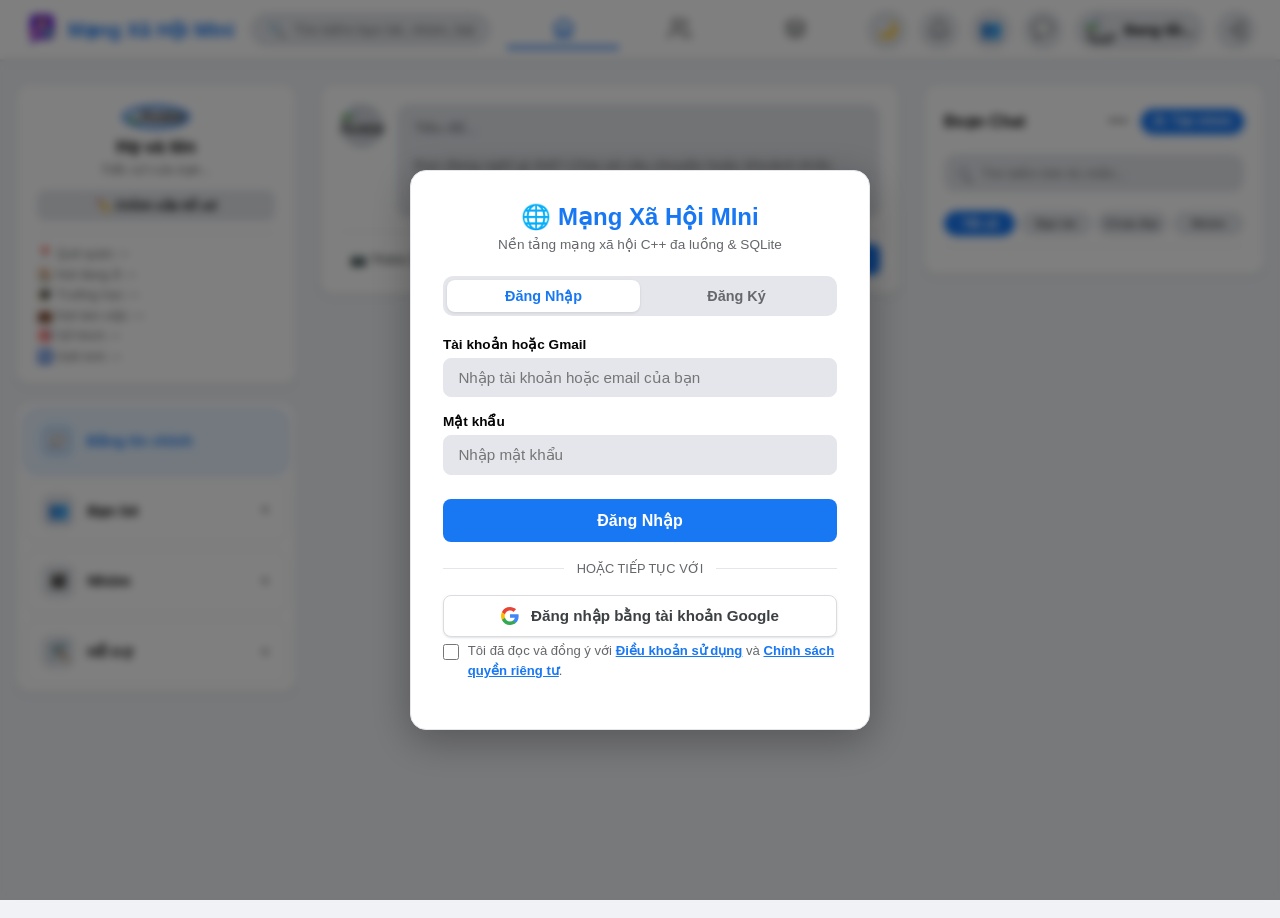
==== commit a1f12d27: "feat: Implement responsive navigation and enhance mobile controls across multiple pages" ====
--- a/static/index.html
+++ b/static/index.html
@@ -4,7 +4,7 @@
   <meta charset="UTF-8">
   <meta name="viewport" content="width=device-width, initial-scale=1.0">
   <title>Mạng Xã Hội MIni</title>
-  <link rel="stylesheet" href="css/style.css?v=20261115-mobile-nav1">
+  <link rel="stylesheet" href="css/style.css?v=20261114-responsive-nav2">
   <link rel="icon" href="img/logo.svg" type="image/svg+xml">
   <!-- Google Identity Services (Google Sign-In) -->
   <script src="https://accounts.google.com/gsi/client" async defer></script>
@@ -1034,6 +1034,6 @@
 
   <!-- SCRIPTS -->
   <script src="js/vietnamData.js"></script>
-  <script src="js/app.js?v=20261115-mobile-nav1"></script>
+  <script src="js/app.js?v=20261114-responsive-nav2"></script>
 </body>
 </html>
--- a/static/css/style.css
+++ b/static/css/style.css
@@ -201,6 +201,48 @@
   font-size: 0.9rem;
 }
 
+.desktop-primary-nav {
+  display: flex;
+  flex: 1 1 300px;
+  min-width: 150px;
+  max-width: 640px;
+  height: 100%;
+  align-items: stretch;
+  justify-content: center;
+  gap: 4px;
+  margin: 0 0.75rem;
+}
+
+.desktop-primary-nav a {
+  display: flex;
+  flex: 1 1 0;
+  max-width: 112px;
+  align-items: center;
+  justify-content: center;
+  border-bottom: 3px solid transparent;
+  border-radius: 8px 8px 0 0;
+  color: var(--text-muted);
+  text-decoration: none;
+}
+
+.desktop-primary-nav a:hover {
+  background: var(--bg-surface-hover);
+}
+
+.desktop-primary-nav a.active {
+  border-bottom-color: var(--primary);
+  color: var(--primary);
+}
+
+.desktop-primary-nav svg {
+  width: 25px;
+  height: 25px;
+}
+
+.mobile-nav-controls {
+  display: none;
+}
+
 .mobile-primary-link,
 .mobile-primary-search {
   display: none;
@@ -3055,6 +3097,26 @@
   }
 }
 
+@media (min-width: 769px) and (max-width: 1100px) {
+  .navbar.has-mobile-primary-nav .nav-left {
+    gap: 0.6rem;
+  }
+  .navbar.has-mobile-primary-nav .search-box-wrapper {
+    max-width: 280px;
+  }
+  .navbar.has-mobile-primary-nav .desktop-primary-nav {
+    flex-basis: 210px;
+    max-width: 300px;
+    margin: 0 0.35rem;
+  }
+  .navbar.has-mobile-primary-nav .nav-right {
+    gap: 0.35rem;
+  }
+  .navbar.has-mobile-primary-nav #navUserBadge span {
+    display: none;
+  }
+}
+
 @media (max-width: 768px) {
   .main-wrapper {
     grid-template-columns: minmax(0, 1fr);
@@ -3072,12 +3134,17 @@
     padding: 8px 10px 0;
   }
   .navbar.has-mobile-primary-nav .nav-left {
+    position: relative;
+    display: flex;
     width: 100%;
     flex: 0 0 auto;
     justify-content: space-between;
+    flex-wrap: wrap;
     gap: 8px;
   }
   .navbar.has-mobile-primary-nav .logo-container {
+    order: 1;
+    flex: 1 1 auto;
     min-width: 0;
     gap: 7px;
     font-size: 0.98rem;
@@ -3087,29 +3154,96 @@
     overflow: hidden;
     text-overflow: ellipsis;
   }
-  .navbar.has-mobile-primary-nav .mobile-primary-search {
+  .navbar.has-mobile-primary-nav .mobile-nav-controls {
     display: flex;
-    flex: 0 0 42px;
+    position: relative;
+    order: 2;
+    flex: 0 0 auto;
+    align-items: center;
+    gap: 8px;
+  }
+  .navbar.has-mobile-primary-nav .mobile-nav-action {
+    display: flex;
     width: 42px;
     height: 42px;
     align-items: center;
     justify-content: center;
+    border: 0;
     border-radius: 50%;
     color: var(--text-main);
     background: var(--bg-surface-secondary);
-    text-decoration: none;
-  }
-  .navbar.has-mobile-primary-nav .mobile-primary-search.active {
-    color: #fff;
-    background: #1877f2;
-  }
-  .mobile-primary-search svg {
-    width: 23px;
-    height: 23px;
+    cursor: pointer;
+  }
+  .navbar.has-mobile-primary-nav .mobile-nav-action:hover,
+  .navbar.has-mobile-primary-nav .mobile-nav-action[aria-expanded="true"] {
+    background: var(--bg-surface-hover);
+    color: var(--primary);
+  }
+  .navbar.has-mobile-primary-nav .mobile-nav-action svg {
+    width: 22px;
+    height: 22px;
+  }
+  .navbar.has-mobile-primary-nav .mobile-search-panel {
+    display: none;
+    order: 3;
+    flex: 0 0 100%;
+    width: 100%;
+    max-width: none;
+  }
+  .navbar.has-mobile-primary-nav.mobile-search-open .mobile-search-panel {
+    display: block;
+  }
+  .navbar.has-mobile-primary-nav .mobile-search-panel .search-box {
+    min-height: 42px;
+  }
+  .navbar.has-mobile-primary-nav .mobile-search-panel .search-suggestions-dropdown {
+    min-width: 0;
+    max-width: calc(100vw - 20px);
+  }
+  .navbar.has-mobile-primary-nav .mobile-nav-menu {
+    display: none;
+    position: absolute;
+    top: calc(100% + 8px);
+    right: 42px;
+    z-index: 1100;
+    width: min(250px, calc(100vw - 24px));
+    padding: 6px;
+    border: 1px solid var(--border-color);
+    border-radius: 12px;
+    background: var(--bg-surface);
+    box-shadow: 0 8px 26px rgba(0, 0, 0, 0.2);
+  }
+  .navbar.has-mobile-primary-nav .mobile-nav-menu.show {
+    display: flex;
+    flex-direction: column;
+  }
+  .navbar.has-mobile-primary-nav .mobile-nav-menu button {
+    display: flex;
+    min-height: 44px;
+    align-items: center;
+    gap: 10px;
+    padding: 0 10px;
+    border: 0;
+    border-radius: 8px;
+    background: transparent;
+    color: var(--text-main);
+    cursor: pointer;
+    font-size: 0.9rem;
+    text-align: left;
+  }
+  .navbar.has-mobile-primary-nav .mobile-nav-menu button:hover {
+    background: var(--bg-surface-hover);
+  }
+  .navbar.has-mobile-primary-nav .mobile-nav-menu button span {
+    width: 22px;
+    text-align: center;
+  }
+  .navbar.has-mobile-primary-nav .desktop-primary-nav {
+    display: none;
   }
   .navbar.has-mobile-primary-nav .nav-right {
     display: grid;
-    grid-template-columns: repeat(6, minmax(0, 1fr));
+    grid-template-columns: repeat(4, minmax(0, 1fr));
     gap: 2px;
     width: 100%;
     padding: 6px 0 4px;
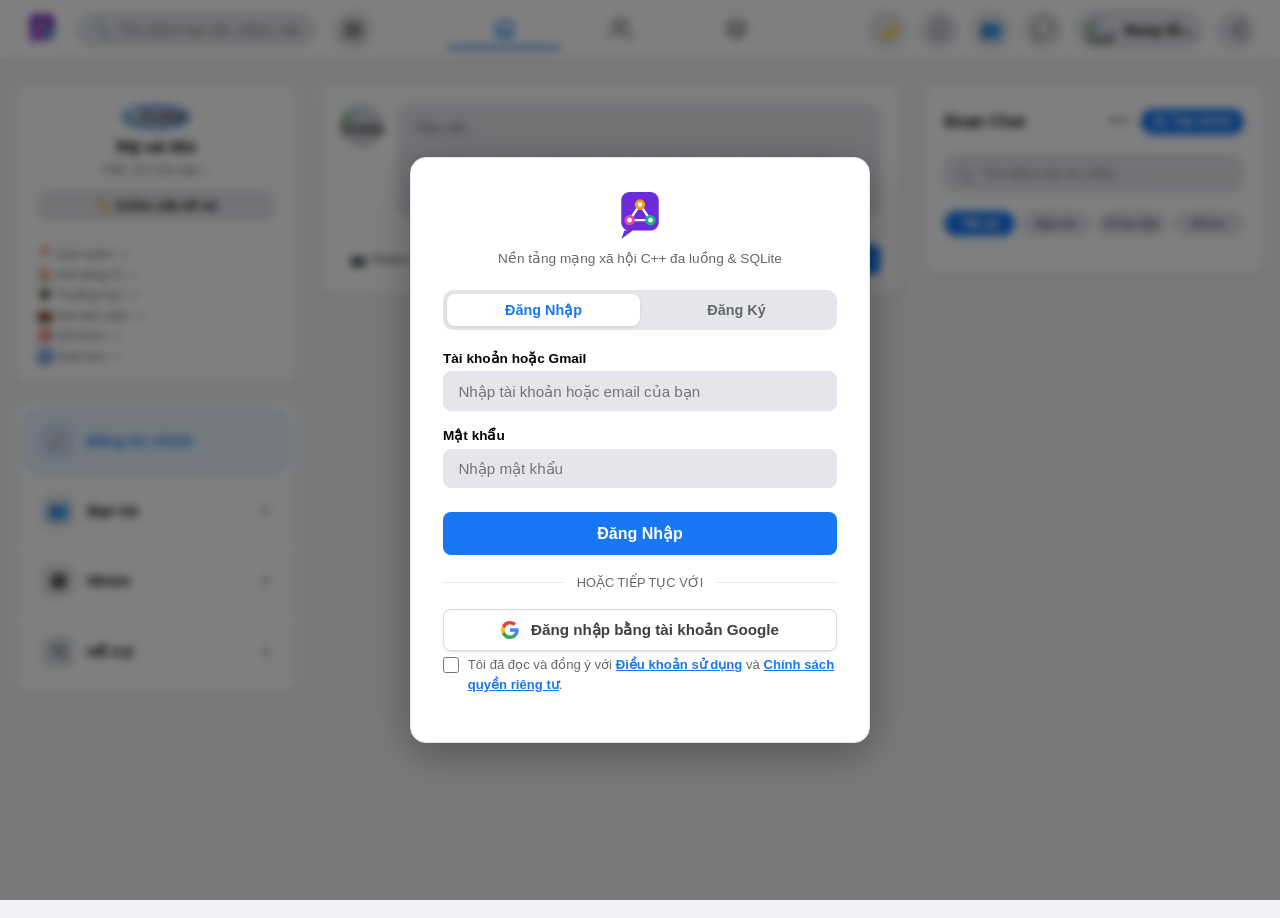
==== commit c9312f41: "feat: Update page titles and enhance navigation for improved branding and accessibility" ====
--- a/static/index.html
+++ b/static/index.html
@@ -3,8 +3,8 @@
 <head>
   <meta charset="UTF-8">
   <meta name="viewport" content="width=device-width, initial-scale=1.0">
-  <title>Mạng Xã Hội MIni</title>
-  <link rel="stylesheet" href="css/style.css?v=20261114-responsive-nav2">
+  <title>ConnectSphere</title>
+  <link rel="stylesheet" href="css/style.css?v=20261116-nav-chat-filters1">
   <link rel="icon" href="img/logo.svg" type="image/svg+xml">
   <!-- Google Identity Services (Google Sign-In) -->
   <script src="https://accounts.google.com/gsi/client" async defer></script>
@@ -14,7 +14,7 @@
   <!-- ================= TOP NAVIGATION BAR ================= -->
   <header class="navbar">
     <div class="nav-left">
-      <a href="index.html" class="logo-container">
+      <a href="index.html" class="logo-container" aria-label="Trang chủ">
         <div class="logo-icon logo-svg-box">
           <svg width="34" height="34" viewBox="0 0 100 100" fill="none" xmlns="http://www.w3.org/2000/svg">
             <path d="M14 20C14 11.1634 21.1634 4 30 4H70C78.8366 4 86 11.1634 86 20V62C86 70.8366 78.8366 78 70 78H36L14 94L20 78H30C21.1634 78 14 70.8366 14 62V20Z" fill="#6c2bd9"/>
@@ -29,7 +29,6 @@
             <circle cx="70" cy="58" r="4.5" fill="white"/>
           </svg>
         </div>
-        <span>Mạng Xã Hội MIni</span>
       </a>
       
       <!-- Hộp Tìm kiếm với Gợi ý thời gian thực (Hình 3) -->
@@ -422,7 +421,7 @@
   <div class="modal-overlay" id="authModal" style="display: none;">
     <div class="auth-card">
       <div class="auth-header">
-        <h2>🌐 Mạng Xã Hội MIni</h2>
+        <h2><img class="auth-logo" src="img/logo.svg" alt="ConnectSphere"></h2>
         <p>Nền tảng mạng xã hội C++ đa luồng & SQLite</p>
       </div>
 
@@ -795,6 +794,7 @@
             <div style="font-size: 0.78rem; color: var(--text-muted);" id="cmtPostTime">--</div>
           </div>
         </div>
+        <div class="comment-modal-post-title" id="cmtPostTitle" style="display:none;"></div>
         <div class="comment-modal-post-content" id="cmtPostContent"></div>
         <div class="comment-modal-post-media" id="cmtPostMedia"></div>
         <div class="comment-modal-stats">
@@ -1034,6 +1034,6 @@
 
   <!-- SCRIPTS -->
   <script src="js/vietnamData.js"></script>
-  <script src="js/app.js?v=20261114-responsive-nav2"></script>
+  <script src="js/app.js?v=20261116-nav-chat-filters1"></script>
 </body>
 </html>
--- a/static/css/style.css
+++ b/static/css/style.css
@@ -240,7 +240,82 @@
 }
 
 .mobile-nav-controls {
+  display: flex;
+  position: relative;
+  flex: 0 0 auto;
+  align-items: center;
+  gap: 0.5rem;
+}
+
+.mobile-nav-action {
+  display: flex;
+  width: 40px;
+  height: 40px;
+  align-items: center;
+  justify-content: center;
+  border: 0;
+  border-radius: 50%;
+  color: var(--text-main);
+  background: var(--bg-surface-secondary);
+  cursor: pointer;
+}
+
+.mobile-nav-action:hover,
+.mobile-nav-action[aria-expanded="true"] {
+  background: var(--bg-surface-hover);
+  color: var(--primary);
+}
+
+.mobile-nav-action svg {
+  width: 22px;
+  height: 22px;
+}
+
+.mobile-search-toggle {
   display: none;
+}
+
+.mobile-nav-menu {
+  display: none;
+  position: absolute;
+  top: calc(100% + 8px);
+  right: 0;
+  z-index: 1100;
+  width: min(250px, calc(100vw - 24px));
+  padding: 6px;
+  border: 1px solid var(--border-color);
+  border-radius: 12px;
+  background: var(--bg-surface);
+  box-shadow: 0 8px 26px rgba(0, 0, 0, 0.2);
+}
+
+.mobile-nav-menu.show {
+  display: flex;
+  flex-direction: column;
+}
+
+.mobile-nav-menu button {
+  display: flex;
+  min-height: 44px;
+  align-items: center;
+  gap: 10px;
+  padding: 0 10px;
+  border: 0;
+  border-radius: 8px;
+  background: transparent;
+  color: var(--text-main);
+  cursor: pointer;
+  font-size: 0.9rem;
+  text-align: left;
+}
+
+.mobile-nav-menu button:hover {
+  background: var(--bg-surface-hover);
+}
+
+.mobile-nav-menu button span {
+  width: 22px;
+  text-align: center;
 }
 
 .mobile-primary-link,
@@ -1679,7 +1754,14 @@
 .auth-header h2 {
   font-size: 1.5rem;
   color: var(--primary);
-  margin-bottom: 0.3rem;
+  margin: 0 auto 0.5rem;
+}
+
+.auth-header .auth-logo {
+  display: block;
+  width: 52px;
+  height: 52px;
+  margin: 0 auto;
 }
 
 .auth-header p {
@@ -2025,6 +2107,14 @@
   object-fit: cover;
 }
 
+.comment-modal-post-title {
+  font-size: 1.08rem;
+  font-weight: 700;
+  line-height: 1.4;
+  white-space: pre-wrap;
+  word-break: break-word;
+}
+
 .comment-modal-post-content {
   font-size: 0.95rem;
   line-height: 1.45;
@@ -3155,33 +3245,14 @@
     text-overflow: ellipsis;
   }
   .navbar.has-mobile-primary-nav .mobile-nav-controls {
-    display: flex;
-    position: relative;
     order: 2;
-    flex: 0 0 auto;
-    align-items: center;
-    gap: 8px;
   }
   .navbar.has-mobile-primary-nav .mobile-nav-action {
-    display: flex;
     width: 42px;
     height: 42px;
-    align-items: center;
-    justify-content: center;
-    border: 0;
-    border-radius: 50%;
-    color: var(--text-main);
-    background: var(--bg-surface-secondary);
-    cursor: pointer;
-  }
-  .navbar.has-mobile-primary-nav .mobile-nav-action:hover,
-  .navbar.has-mobile-primary-nav .mobile-nav-action[aria-expanded="true"] {
-    background: var(--bg-surface-hover);
-    color: var(--primary);
-  }
-  .navbar.has-mobile-primary-nav .mobile-nav-action svg {
-    width: 22px;
-    height: 22px;
+  }
+  .navbar.has-mobile-primary-nav .mobile-search-toggle {
+    display: flex;
   }
   .navbar.has-mobile-primary-nav .mobile-search-panel {
     display: none;
@@ -3201,49 +3272,14 @@
     max-width: calc(100vw - 20px);
   }
   .navbar.has-mobile-primary-nav .mobile-nav-menu {
-    display: none;
-    position: absolute;
-    top: calc(100% + 8px);
     right: 42px;
-    z-index: 1100;
-    width: min(250px, calc(100vw - 24px));
-    padding: 6px;
-    border: 1px solid var(--border-color);
-    border-radius: 12px;
-    background: var(--bg-surface);
-    box-shadow: 0 8px 26px rgba(0, 0, 0, 0.2);
-  }
-  .navbar.has-mobile-primary-nav .mobile-nav-menu.show {
-    display: flex;
-    flex-direction: column;
-  }
-  .navbar.has-mobile-primary-nav .mobile-nav-menu button {
-    display: flex;
-    min-height: 44px;
-    align-items: center;
-    gap: 10px;
-    padding: 0 10px;
-    border: 0;
-    border-radius: 8px;
-    background: transparent;
-    color: var(--text-main);
-    cursor: pointer;
-    font-size: 0.9rem;
-    text-align: left;
-  }
-  .navbar.has-mobile-primary-nav .mobile-nav-menu button:hover {
-    background: var(--bg-surface-hover);
-  }
-  .navbar.has-mobile-primary-nav .mobile-nav-menu button span {
-    width: 22px;
-    text-align: center;
   }
   .navbar.has-mobile-primary-nav .desktop-primary-nav {
     display: none;
   }
   .navbar.has-mobile-primary-nav .nav-right {
     display: grid;
-    grid-template-columns: repeat(4, minmax(0, 1fr));
+    grid-template-columns: repeat(5, minmax(0, 1fr));
     gap: 2px;
     width: 100%;
     padding: 6px 0 4px;
@@ -4985,13 +5021,14 @@
 }
 .all-message-search-filters {
   display: none;
-  gap: 0.25rem;
-  margin-top: 0.45rem;
-  overflow-x: auto;
-  scrollbar-width: none;
+  grid-template-columns: repeat(4, minmax(0, 1fr));
+  gap: 0.3rem;
+  margin-top: 0.8rem;
+  padding: 0.4rem 0 0.6rem;
+  overflow: hidden;
 }
 .all-message-search.searching .all-message-search-filters {
-  display: flex;
+  display: grid;
 }
 .all-message-search.searching ~ .chat-filter-pills {
   display: none;
@@ -5000,14 +5037,20 @@
   display: none;
 }
 .all-message-search-filters button {
-  flex: 0 0 auto;
-  padding: 0.35rem 0.7rem;
-  border: 0;
-  border-radius: 999px;
+  min-width: 0;
+  min-height: 28px;
+  padding: 0.28rem 0.2rem;
+  border: 1px solid var(--border-color);
+  border-radius: 14px;
   background: var(--bg-surface-secondary);
-  color: var(--text-main);
-  cursor: pointer;
-  font-size: 0.78rem;
+  color: var(--text-muted);
+  cursor: pointer;
+  font-size: 0.75rem;
+  font-weight: 600;
+  overflow: hidden;
+  text-overflow: ellipsis;
+  white-space: nowrap;
+  text-align: center;
 }
 .all-message-search-filters button.active,
 .all-message-search-filters button:hover {
@@ -5152,6 +5195,10 @@
 .messenger-page .chat-filter-pill {
   min-width: 0;
   padding-inline: 0.2rem;
+}
+.messenger-page .all-message-search-filters {
+  gap: 0.35rem;
+  padding: 0.1rem 0 0.25rem;
 }
 .messenger-page .chat-window {
   position: relative;
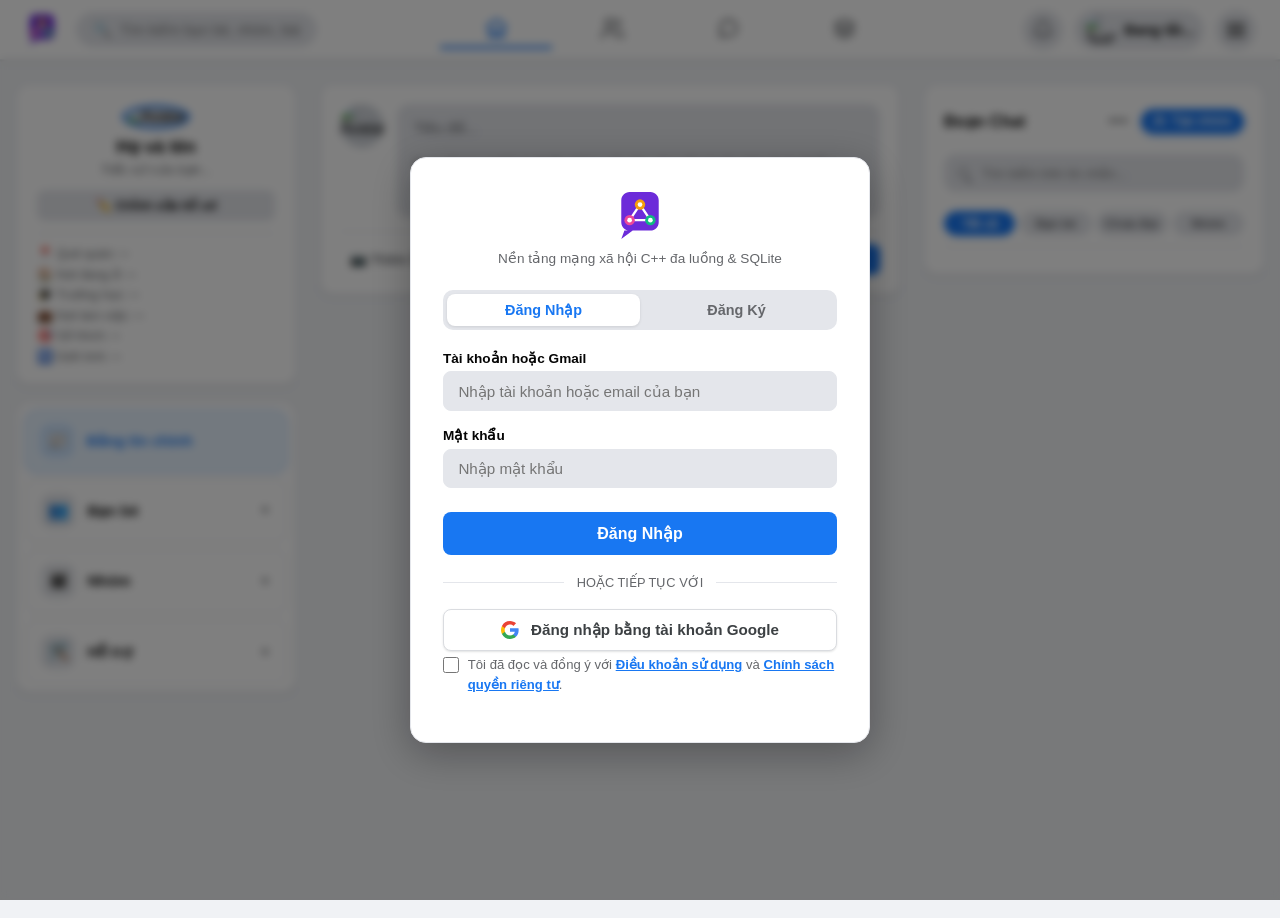
==== commit 4b98a534: "feat: Update navigation styles and scripts for improved mobile experience and consistency across pag" ====
--- a/static/index.html
+++ b/static/index.html
@@ -4,7 +4,7 @@
   <meta charset="UTF-8">
   <meta name="viewport" content="width=device-width, initial-scale=1.0">
   <title>ConnectSphere</title>
-  <link rel="stylesheet" href="css/style.css?v=20261116-nav-chat-filters1">
+  <link rel="stylesheet" href="css/style.css?v=20261114-nav-order1">
   <link rel="icon" href="img/logo.svg" type="image/svg+xml">
   <!-- Google Identity Services (Google Sign-In) -->
   <script src="https://accounts.google.com/gsi/client" async defer></script>
@@ -44,11 +44,6 @@
     </div>
 
     <div class="nav-right">
-      <!-- Nút Chuyển đổi Chế độ Sáng / Tối -->
-      <button class="btn-icon theme-toggle" id="themeToggleBtn" title="Chuyển chế độ Sáng / Tối">
-        🌙
-      </button>
-
       <!-- Nút Quản trị Admin (nếu là Admin) -->
       <a href="admin.html" class="btn-icon" id="adminPanelBtn" title="Trang Quản Trị Viên" style="display: none; text-decoration: none;">
         🛡️
@@ -1034,6 +1029,6 @@
 
   <!-- SCRIPTS -->
   <script src="js/vietnamData.js"></script>
-  <script src="js/app.js?v=20261116-nav-chat-filters1"></script>
+  <script src="js/app.js?v=20261114-nav-order1"></script>
 </body>
 </html>
--- a/static/css/style.css
+++ b/static/css/style.css
@@ -140,6 +140,12 @@
   gap: 0.75rem;
 }
 
+.navbar.has-mobile-primary-nav #logoutBtn,
+.navbar.has-mobile-primary-nav .nav-right > a[href*="friends.html?tab=requests"]:not(.mobile-primary-link),
+.navbar.has-mobile-primary-nav .nav-right > a[href="messenger.html"]:not(.mobile-primary-link) {
+  display: none !important;
+}
+
 .btn-icon {
   width: 40px;
   height: 40px;
@@ -3279,7 +3285,7 @@
   }
   .navbar.has-mobile-primary-nav .nav-right {
     display: grid;
-    grid-template-columns: repeat(5, minmax(0, 1fr));
+    grid-template-columns: repeat(6, minmax(0, 1fr));
     gap: 2px;
     width: 100%;
     padding: 6px 0 4px;
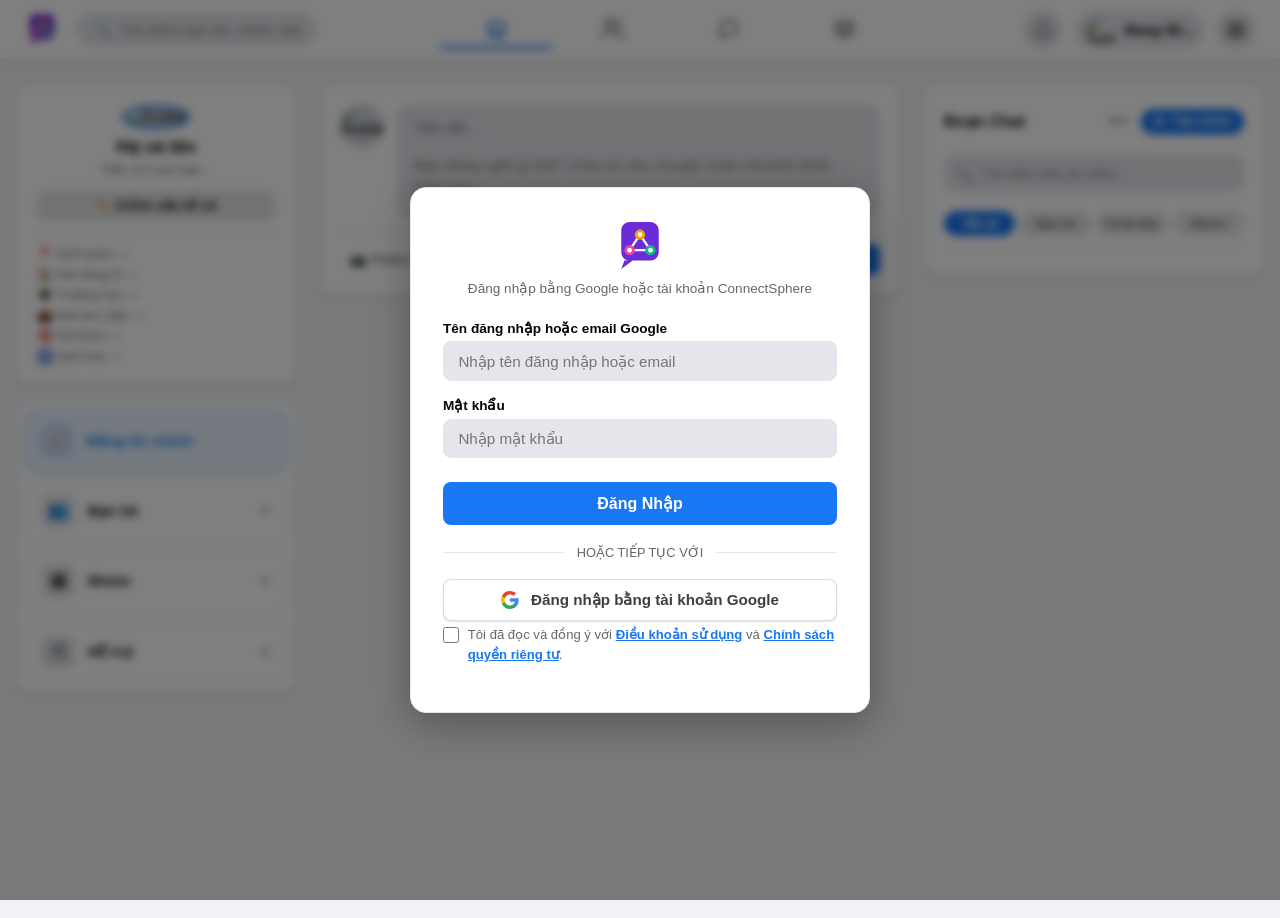
==== commit 000f6716: "Refactor authentication flow and update moderation features - Updated app.js to streamline Google au" ====
--- a/static/index.html
+++ b/static/index.html
@@ -4,7 +4,8 @@
   <meta charset="UTF-8">
   <meta name="viewport" content="width=device-width, initial-scale=1.0">
   <title>ConnectSphere</title>
-  <link rel="stylesheet" href="css/style.css?v=20261114-nav-order1">
+  <script>if (localStorage.getItem('cs_theme') === 'dark') document.documentElement.dataset.theme = 'dark';</script>
+  <link rel="stylesheet" href="css/style.css?v=20261114-theme-fix2">
   <link rel="icon" href="img/logo.svg" type="image/svg+xml">
   <!-- Google Identity Services (Google Sign-In) -->
   <script src="https://accounts.google.com/gsi/client" async defer></script>
@@ -412,25 +413,18 @@
     </div>
   </div>
 
-  <!-- ================= MODAL ĐĂNG NHẬP / ĐĂNG KÝ (KHÔNG NHẬP TRƯỚC TÀI KHOẢN, CÓ XÁC NHẬN MẬT KHẨU) ================= -->
+  <!-- ================= MODAL ĐĂNG NHẬP ================= -->
   <div class="modal-overlay" id="authModal" style="display: none;">
     <div class="auth-card">
       <div class="auth-header">
         <h2><img class="auth-logo" src="img/logo.svg" alt="ConnectSphere"></h2>
-        <p>Nền tảng mạng xã hội C++ đa luồng & SQLite</p>
-      </div>
-
-      <!-- TABS: Đăng nhập / Đăng ký -->
-      <div class="auth-tabs">
-        <button class="auth-tab active" id="tabLoginBtn" onclick="app.switchAuthTab('login')">Đăng Nhập</button>
-        <button class="auth-tab" id="tabRegisterBtn" onclick="app.switchAuthTab('register')">Đăng Ký</button>
-      </div>
-
-      <!-- FORM ĐĂNG NHẬP: BẮT NGƯỜI DÙNG TỰ NHẬP, KHÔNG ĐIỀN TRƯỚC -->
+        <p>Đăng nhập bằng Google hoặc tài khoản ConnectSphere</p>
+      </div>
+
       <div id="loginFormContainer">
         <div class="form-group">
-          <label>Tài khoản hoặc Gmail</label>
-          <input type="text" id="loginIdentifier" placeholder="Nhập tài khoản hoặc email của bạn">
+          <label>Tên đăng nhập hoặc email Google</label>
+          <input type="text" id="loginIdentifier" placeholder="Nhập tên đăng nhập hoặc email">
         </div>
         <div class="form-group">
           <label>Mật khẩu</label>
@@ -459,76 +453,6 @@
           </span>
         </label>
       </div>
-
-      <!-- FORM ĐĂNG KÝ: CÓ XÁC NHẬN MẬT KHẨU -->
-      <div id="registerStep1Container" style="display: none;">
-        <div class="form-group">
-          <label>Họ và tên</label>
-          <input type="text" id="regFullname" placeholder="Nguyễn Văn A">
-        </div>
-        <div class="form-group">
-          <label>Tên đăng nhập</label>
-          <input type="text" id="regUsername" placeholder="nguyenvana">
-        </div>
-        <div class="form-group">
-          <label>Địa chỉ Gmail</label>
-          <input type="email" id="regEmail" placeholder="your_email@gmail.com">
-        </div>
-        <div class="form-group">
-          <label>Mật khẩu</label>
-          <input type="password" id="regPassword" placeholder="Nhập mật khẩu an toàn">
-        </div>
-        <!-- Thêm xác nhận mật khẩu -->
-        <div class="form-group">
-          <label>Xác nhận mật khẩu</label>
-          <input type="password" id="regConfirmPassword" placeholder="Nhập lại mật khẩu ở trên">
-        </div>
-        <label class="auth-legal-consent">
-          <input type="checkbox" id="acceptRegisterLegalTerms">
-          <span>Tôi đã đọc và đồng ý với
-            <a href="terms.html" target="_blank" rel="noopener noreferrer">Điều khoản sử dụng</a> và
-            <a href="privacy.html" target="_blank" rel="noopener noreferrer">Chính sách quyền riêng tư</a>.
-          </span>
-        </label>
-        <button type="button" class="btn-primary btn-full" onclick="app.handleRegisterStep1()">
-          📩 Nhận mã xác thực qua Gmail
-        </button>
-      </div>
-
-      <!-- BƯỚC 2: TỰ NHẬP MÃ 6 CHỮ SỐ (KHÔNG TỰ ĐIỀN) -->
-      <div id="registerStep2Container" style="display: none;">
-        <div style="text-align: center; margin-bottom: 1rem;">
-          <div style="font-size: 2.2rem; margin-bottom: 0.4rem;">📬</div>
-          <h3 style="font-size: 1.15rem; margin-bottom: 0.3rem;">Xác thực mã 6 chữ số</h3>
-          <p style="font-size: 0.85rem; color: var(--text-muted);">
-            Vui lòng nhập mã OTP 6 số vừa gửi tới Gmail: <br><strong id="otpDisplayEmail" style="color: var(--primary);">--</strong>
-          </p>
-        </div>
-
-        <!-- 6 ô số hoàn toàn để trống để người dùng tự nhập -->
-        <div class="otp-container">
-          <input type="text" inputmode="numeric" autocomplete="one-time-code" maxlength="1" class="otp-box" id="otp1" oninput="app.onOtpInput(this, 'otp2')">
-          <input type="text" inputmode="numeric" maxlength="1" class="otp-box" id="otp2" oninput="app.onOtpInput(this, 'otp3')">
-          <input type="text" inputmode="numeric" maxlength="1" class="otp-box" id="otp3" oninput="app.onOtpInput(this, 'otp4')">
-          <input type="text" inputmode="numeric" maxlength="1" class="otp-box" id="otp4" oninput="app.onOtpInput(this, 'otp5')">
-          <input type="text" inputmode="numeric" maxlength="1" class="otp-box" id="otp5" oninput="app.onOtpInput(this, 'otp6')">
-          <input type="text" inputmode="numeric" maxlength="1" class="otp-box" id="otp6" oninput="app.onOtpInput(this, null)">
-        </div>
-
-        <div class="otp-timer">
-          Mã có hiệu lực trong: <span id="otpCountdown">05:00</span>
-        </div>
-
-        <button type="button" class="btn-primary btn-full" onclick="app.handleVerifyOtpAndRegister()">
-          ✅ Xác nhận & Hoàn tất đăng ký
-        </button>
-
-        <div style="text-align: center; margin-top: 1rem; font-size: 0.85rem;">
-          Không nhận được mã? <span class="otp-resend" onclick="app.handleRegisterStep1()">Gửi lại mã</span>
-          <br>
-          <span style="font-size: 0.8rem; color: var(--text-muted); cursor: pointer;" onclick="app.backToRegisterStep1()">← Quay lại sửa thông tin</span>
-        </div>
-      </div>
     </div>
   </div>
 
@@ -540,11 +464,22 @@
       </div>
       <h2 id="googleAuthTitle">Đăng nhập bằng Google</h2>
       <p style="color: var(--text-muted); margin: 0.75rem 0 1.25rem;">
-        Tiếp tục an toàn bằng tài khoản Google của bạn.
+        Đăng nhập an toàn bằng Google. Nếu là lần đầu, bạn sẽ tạo tên đăng nhập và mật khẩu ConnectSphere để sau này có thể đăng nhập bằng email hoặc tên đăng nhập.
       </p>
       <div id="googleSignInButton" style="min-height: 44px; display: flex; justify-content: center; align-items: center;"></div>
+      <div id="googleCredentialSetup" style="display: none; text-align: left; margin-top: 1rem;">
+        <div class="form-group">
+          <label for="googleSetupUsername">Tên đăng nhập ConnectSphere</label>
+          <input type="text" id="googleSetupUsername" autocomplete="username" maxlength="30" placeholder="Tên đăng nhập (3-30 ký tự)">
+        </div>
+        <div class="form-group">
+          <label for="googleSetupPassword">Mật khẩu ConnectSphere</label>
+          <input type="password" id="googleSetupPassword" autocomplete="new-password" maxlength="128" placeholder="Ít nhất 8 ký tự, gồm chữ và số">
+        </div>
+        <button type="button" class="btn-primary" style="width: 100%;" onclick="app.completeGoogleCredentialSetup()">Tạo tài khoản đăng nhập</button>
+      </div>
       <p style="color: var(--text-muted); font-size: 0.8rem; margin-top: 1.25rem;">
-        ConnectSphere chỉ nhận thông tin xác thực do Google cấp; không yêu cầu mật khẩu Google của bạn.
+        Mật khẩu này chỉ dùng cho ConnectSphere, không phải mật khẩu Google. Không chia sẻ mật khẩu Google với ứng dụng.
       </p>
     </div>
   </div>
@@ -958,7 +893,7 @@
     <div class="auth-card" style="max-width: 420px;">
       <div class="auth-header">
         <h2 id="reportModalHeading">🚩 Báo cáo vi phạm</h2>
-        <p>Báo cáo sẽ được chuyển thẳng tới Quản trị viên hệ thống</p>
+        <p>AI sẽ kiểm tra bài viết/bình luận được báo cáo; các trường hợp chưa rõ sẽ chuyển Quản trị viên xem xét.</p>
       </div>
       <div class="form-group">
         <label>Lý do báo cáo:</label>
@@ -1029,6 +964,6 @@
 
   <!-- SCRIPTS -->
   <script src="js/vietnamData.js"></script>
-  <script src="js/app.js?v=20261114-nav-order1"></script>
+  <script src="js/app.js?v=20261115-google-only"></script>
 </body>
 </html>
--- a/static/css/style.css
+++ b/static/css/style.css
@@ -22,6 +22,11 @@
   --chat-bubble-me: #0084ff;
   --chat-bubble-other: #e4e6eb;
   --chat-text-other: #050505;
+  --scrollbar-track: #f0f2f5;
+  --scrollbar-thumb: #c1c4c9;
+  --scrollbar-thumb-hover: #a8abb0;
+  color-scheme: light;
+  scrollbar-color: var(--scrollbar-thumb) var(--scrollbar-track);
 }
 
 [data-theme="dark"] {
@@ -43,6 +48,32 @@
   --chat-bubble-me: #2d88ff;
   --chat-bubble-other: #3a3b3c;
   --chat-text-other: #e4e6eb;
+  --scrollbar-track: #18191a;
+  --scrollbar-thumb: #5c5e60;
+  --scrollbar-thumb-hover: #77797b;
+  color-scheme: dark;
+}
+
+::-webkit-scrollbar {
+  background-color: var(--scrollbar-track);
+}
+
+::-webkit-scrollbar-track {
+  background-color: var(--scrollbar-track);
+}
+
+::-webkit-scrollbar-thumb {
+  border: 2px solid var(--scrollbar-track);
+  border-radius: 999px;
+  background-color: var(--scrollbar-thumb);
+}
+
+::-webkit-scrollbar-thumb:hover {
+  background-color: var(--scrollbar-thumb-hover);
+}
+
+html {
+  background-color: var(--bg-primary);
 }
 
 * {
@@ -50,7 +81,6 @@
   padding: 0;
   box-sizing: border-box;
   font-family: -apple-system, BlinkMacSystemFont, "Segoe UI", Roboto, Helvetica, Arial, sans-serif;
-  transition: background-color 0.25s ease, border-color 0.25s ease, color 0.15s ease;
 }
 
 body {
@@ -1876,51 +1906,6 @@
 
 .auth-divider span {
   padding: 0 0.8rem;
-}
-
-/* Há»™p xÃ¡c thá»±c OTP 6 sá»‘ */
-.otp-container {
-  display: flex;
-  justify-content: space-between;
-  gap: 0.5rem;
-  margin: 1rem 0;
-}
-
-.otp-box {
-  width: 48px;
-  height: 54px;
-  text-align: center;
-  font-size: 1.5rem;
-  font-weight: 700;
-  background-color: var(--bg-surface-secondary);
-  border: 2px solid var(--border-color);
-  border-radius: 8px;
-  color: var(--text-main);
-  outline: none;
-}
-
-.otp-box:focus {
-  border-color: var(--primary);
-  background-color: var(--bg-surface);
-}
-
-.otp-timer {
-  text-align: center;
-  font-size: 0.85rem;
-  color: var(--text-muted);
-  margin-bottom: 1rem;
-}
-
-.otp-timer span {
-  color: var(--primary);
-  font-weight: 700;
-}
-
-.otp-resend {
-  color: var(--primary);
-  cursor: pointer;
-  text-decoration: underline;
-  font-weight: 600;
 }
 
 /* ================= GOOGLE CHOOSER ACCOUNTS ================= */
